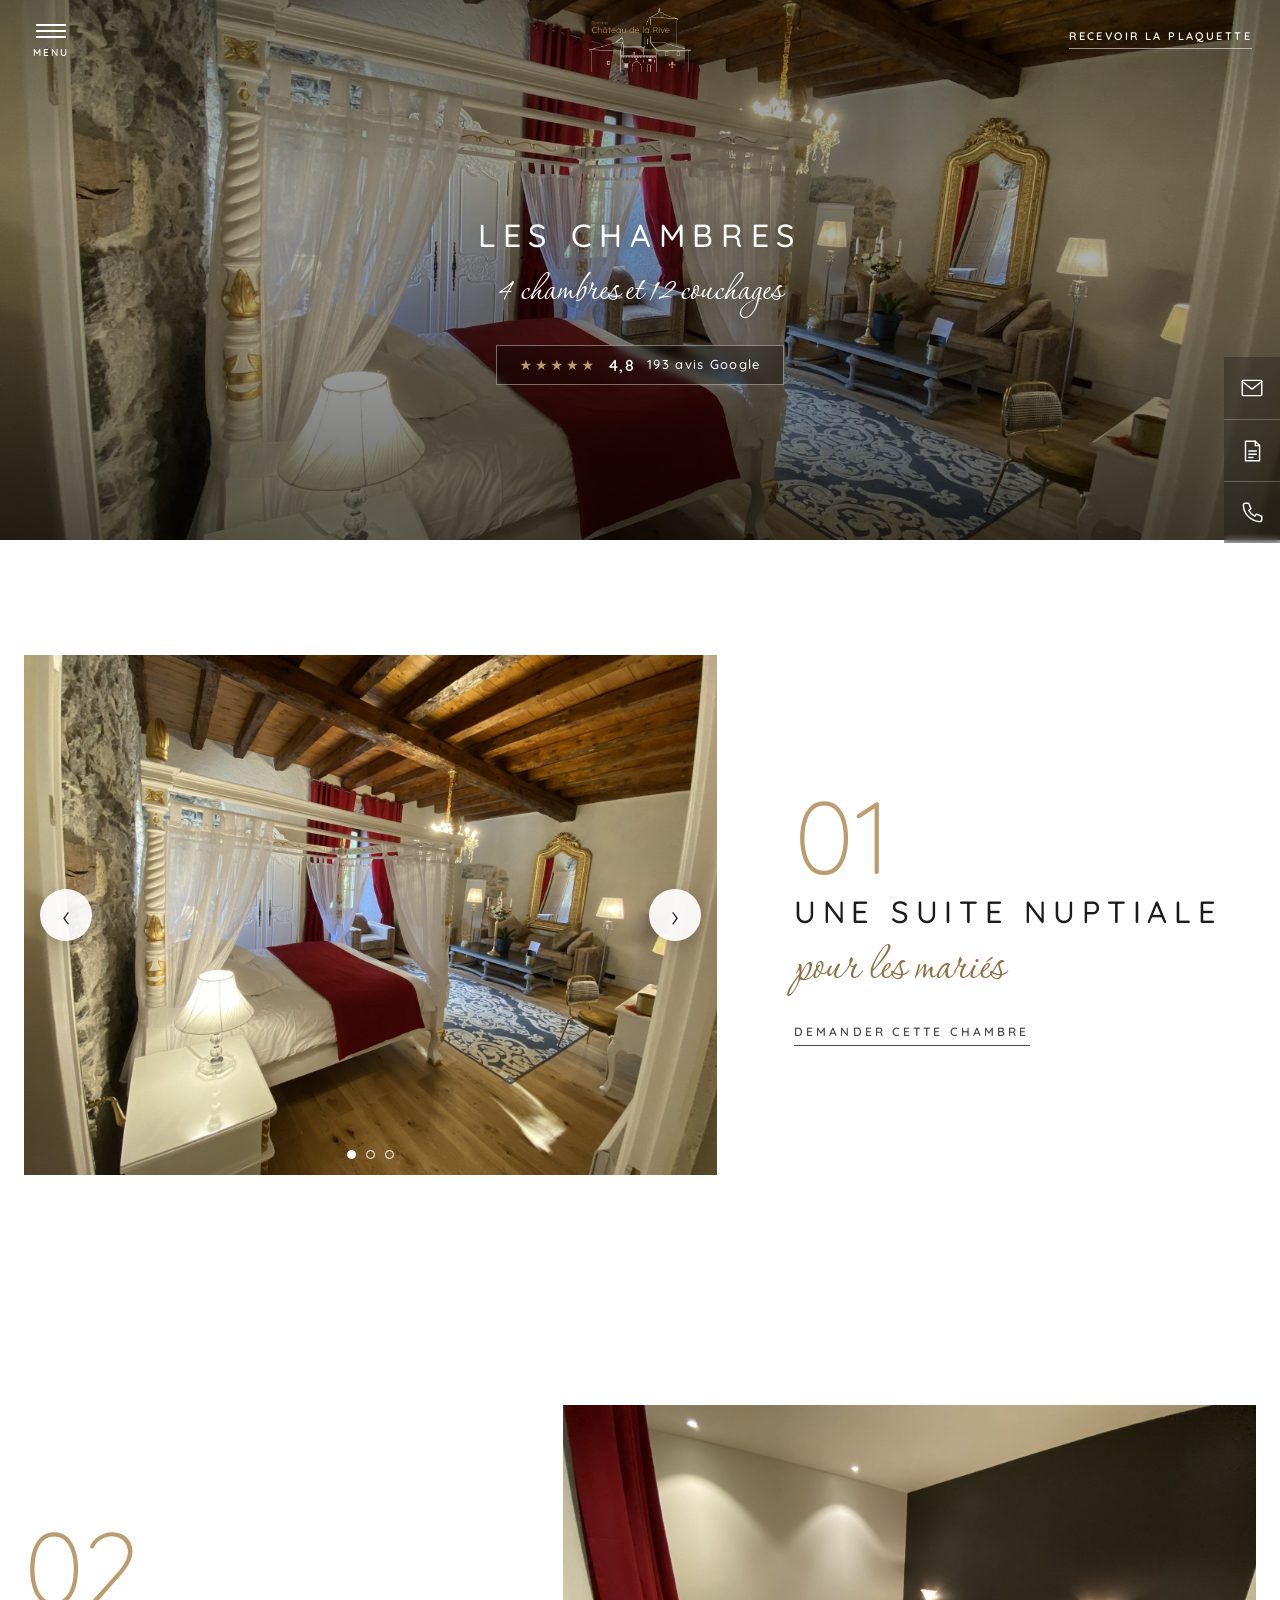
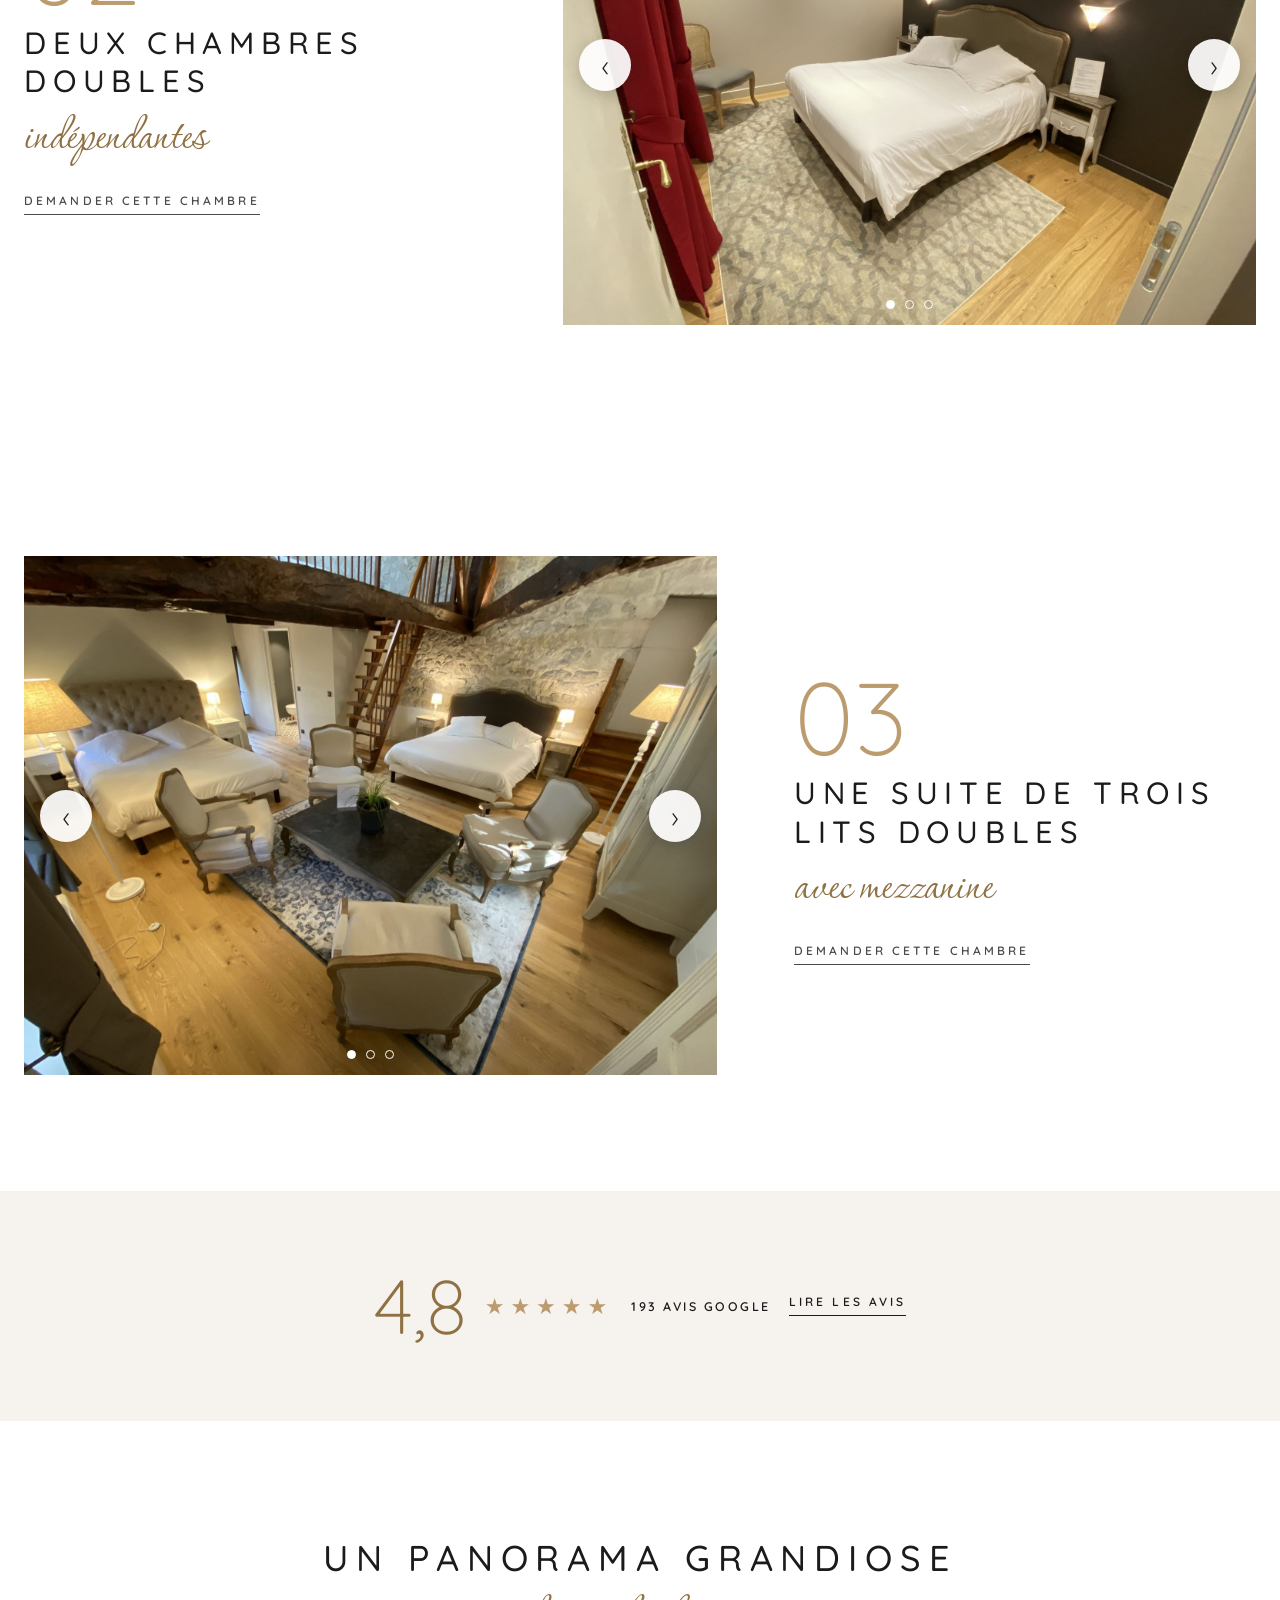
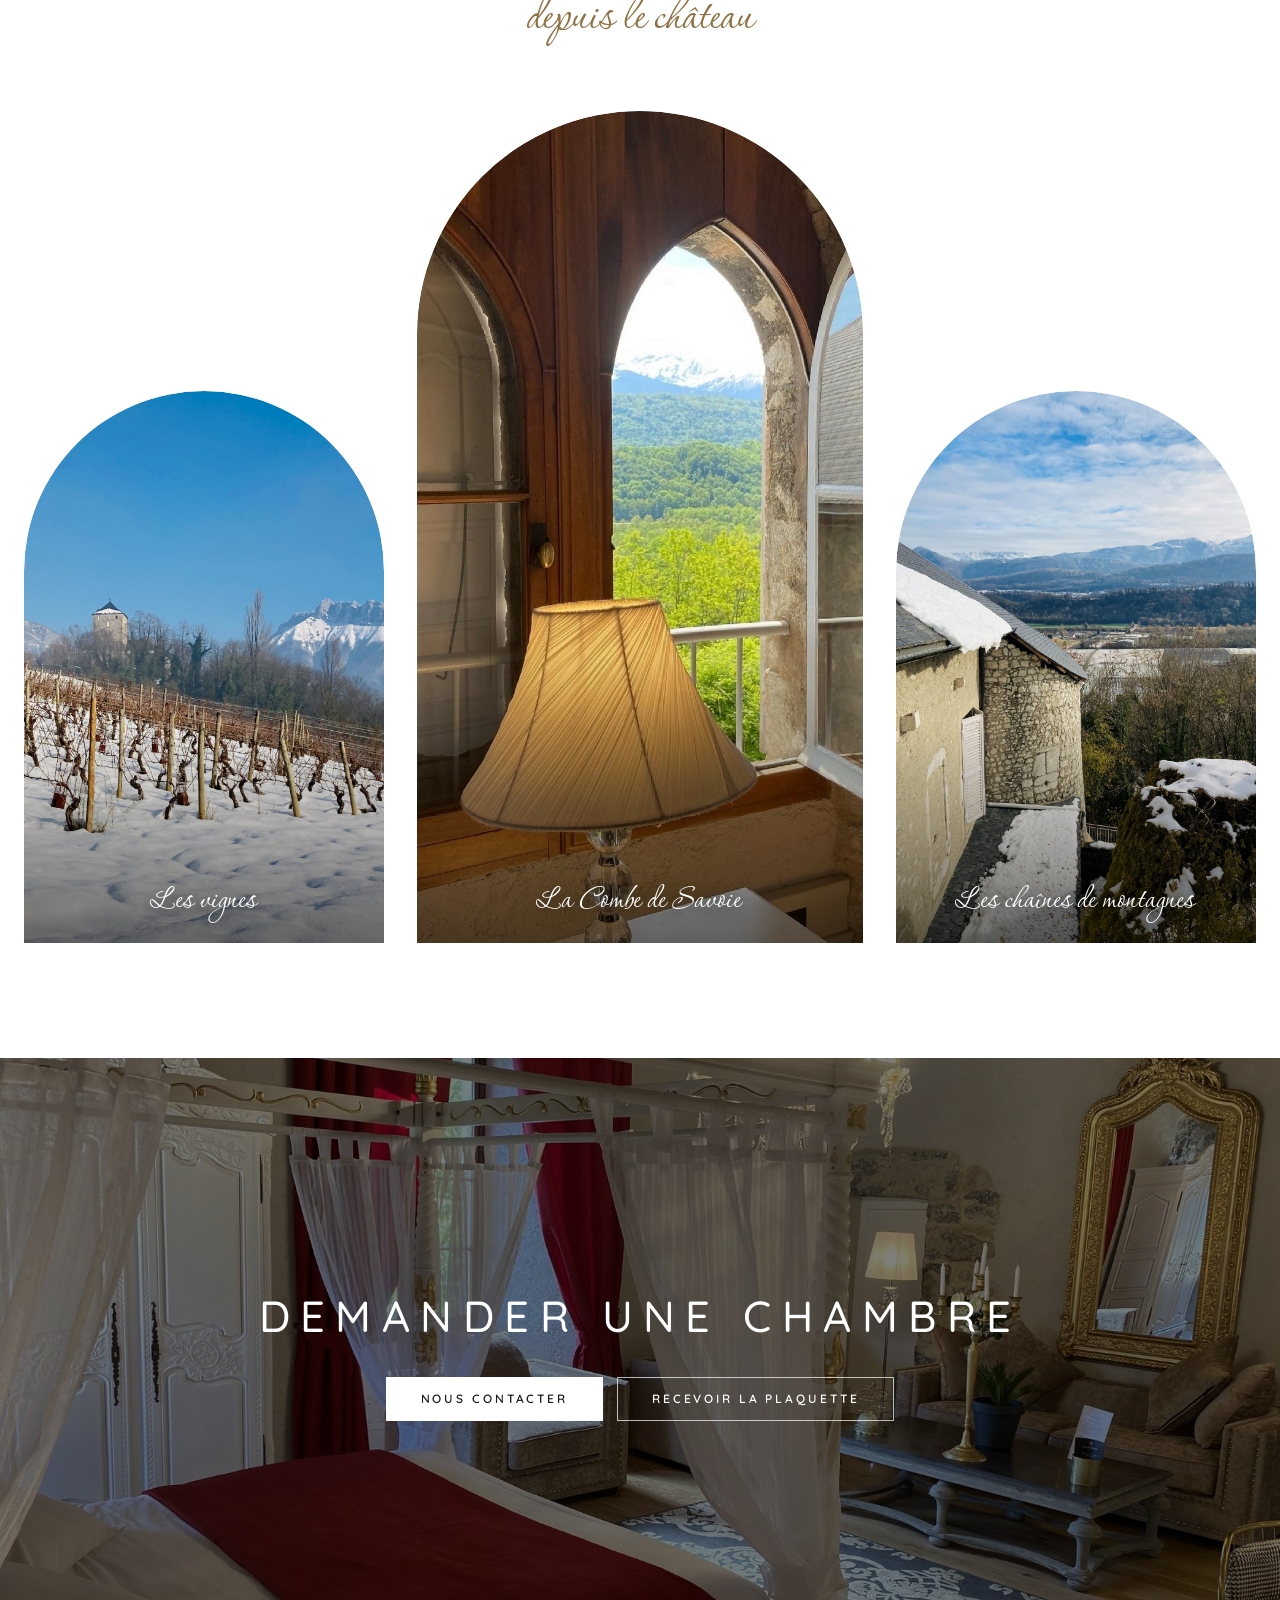
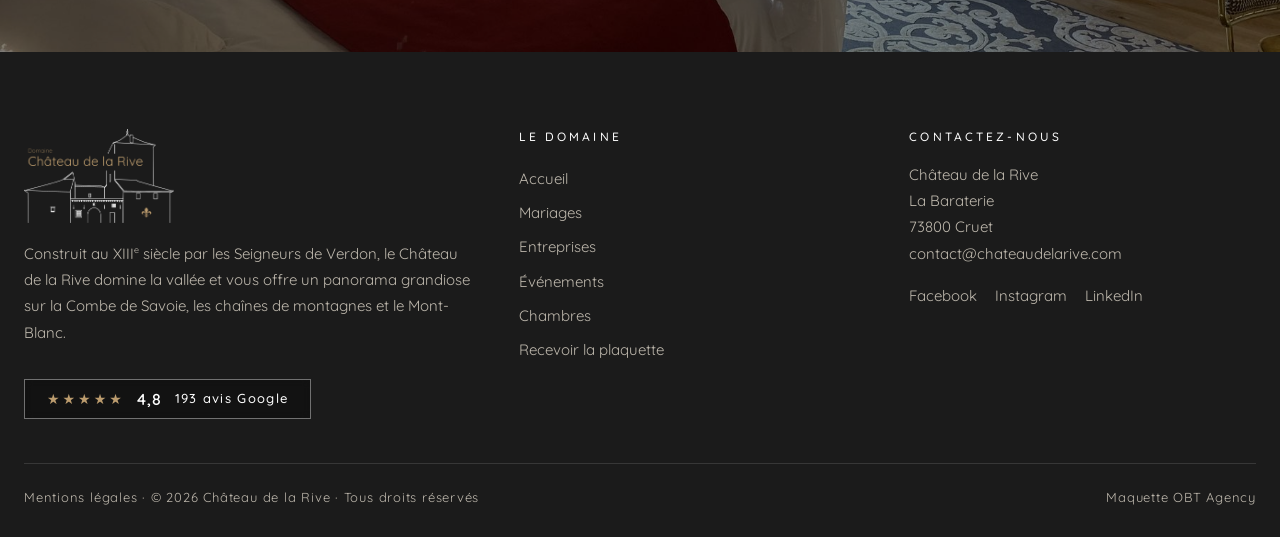
==== chambres.html @ cc760416 "Mise à jour de la maquette Co-Authored-By: Claude Sonnet 5.5 <noreply@anthropic.com>" ====
<!doctype html>
<html lang="fr">
<head>
<meta charset="utf-8">
<meta name="robots" content="noindex, nofollow">
<meta name="viewport" content="width=device-width, initial-scale=1">
<title>Les chambres | Château de la Rive à Cruet en Savoie</title>
<meta name="description" content="4 chambres et 12 couchages au Château de la Rive : une suite nuptiale, deux chambres doubles indépendantes et une suite de trois lits doubles avec mezzanine.">
<meta name="theme-color" content="#1b1b1b">
<link rel="icon" href="images/picto-chateau.png">
<link rel="preconnect" href="https://fonts.googleapis.com">
<link rel="preconnect" href="https://fonts.gstatic.com" crossorigin>
<link href="https://fonts.googleapis.com/css2?family=Corinthia:wght@400&family=Quicksand:wght@300;400;500;600;700&display=swap" rel="stylesheet">
<link rel="stylesheet" href="css/style.css?v=cc60cec5">
</head>
<body>
<a class="visuellement-cache" href="#contenu">Aller au contenu</a>
<header class="entete">
  <button class="burger" type="button" aria-expanded="false" aria-controls="menu-plein" aria-label="Ouvrir le menu"><span class="burger__traits"><i></i></span>Menu</button>
  <a class="entete__logo" href="index.html" aria-label="Château de la Rive, accueil"><img src="images/logo.png" alt="Château de la Rive" width="651" height="408"></a>
  <a class="entete__appel" href="plaquette.html">Recevoir la plaquette</a>
</header>
<nav class="menu-plein" id="menu-plein" aria-label="Menu principal" aria-hidden="true">
  <ul class="menu-plein__liste">
      <li><div class="menu-plein__ligne"><a href="index.html">Accueil</a></div></li>
      <li><div class="menu-plein__ligne"><a href="mariages.html">Mariages</a></div></li>
      <li><div class="menu-plein__ligne"><a href="entreprises.html">Entreprises</a></div></li>
      <li><div class="menu-plein__ligne"><a href="evenements.html">Événements</a></div></li>
      <li><div class="menu-plein__ligne"><a href="chambres.html">Chambres</a></div></li>
      <li><div class="menu-plein__ligne"><a href="contact.html">Contact</a><button class="menu-plein__bascule" type="button" aria-expanded="false" aria-label="Afficher le sous-menu Contact"><svg viewBox="0 0 14 14" aria-hidden="true"><path d="M2 4.5l5 5 5-5"/></svg></button></div><ul class="menu-plein__sous"><li><a href="contact.html">Nous contacter</a></li><li><a href="plaquette.html">Recevoir la plaquette</a></li></ul></li>
  </ul>
  <div class="menu-plein__pied">
    <p><a href="mailto:contact@chateaudelarive.com">contact@chateaudelarive.com</a><br>Pour demande de location uniquement : <a href="tel:+33188243990">01 88 24 39 90</a></p>
    <a class="note-heros note-heros--menu" href="https://www.google.com/maps?cid=9790964212091416445" target="_blank" rel="noopener" aria-label="Note de 4,8 sur 5, 193 avis Google : ouvrir la fiche Google"><span class="etoiles" aria-hidden="true">★★★★★</span><strong>4,8</strong><span>193 avis Google</span></a>
  </div>
</nav>
<aside class="colonne-icones" aria-label="Accès rapides">
  <a href="contact.html" aria-label="Contact"><svg viewBox="0 0 24 24" aria-hidden="true"><rect x="3" y="5" width="18" height="14" rx="1"/><path d="M3 6l9 7 9-7"/></svg><span>Contact</span></a>
  <a href="plaquette.html" aria-label="Recevoir la plaquette"><svg viewBox="0 0 24 24" aria-hidden="true"><path d="M6 3h9l4 4v14H6z"/><path d="M15 3v4h4M9 12h7M9 15h7M9 18h4"/></svg><span>La plaquette</span></a>
  <a href="tel:+33188243990" aria-label="Téléphone"><svg viewBox="0 0 24 24" aria-hidden="true"><path d="M6 3h3l2 5-2 1.5a11 11 0 0 0 5.5 5.5L16 13l5 2v3a2 2 0 0 1-2 2A16 16 0 0 1 4 5a2 2 0 0 1 2-2z"/></svg><span>01 88 24 39 90</span></a>
</aside>
<div id="contenu"></div>
<main>
<section class="heros heros--court heros--bas">
  <div class="heros__fond"><img src="images/chambre-nuptiale.jpg" alt="La suite nuptiale, lit à baldaquin et miroir doré" fetchpriority="high"></div>
  <div class="heros__contenu"><h1>Les chambres</h1><p class="heros__sous">4 chambres et 12 couchages</p><a class="note-heros" href="https://www.google.com/maps?cid=9790964212091416445" target="_blank" rel="noopener" aria-label="Note de 4,8 sur 5, 193 avis Google : ouvrir la fiche Google"><span class="etoiles" aria-hidden="true">★★★★★</span><strong>4,8</strong><span>193 avis Google</span></a></div>
</section>

<section class="section chambre-section" id="chambre-01">
  <div class="envelop chambre-section__grille">
    <div class="carrousel apparait" data-carrousel data-zoom>
      <div class="carrousel__piste"><figure class="carrousel__slide"><img src="images/chambre-nuptiale.jpg" alt="La suite nuptiale, lit à baldaquin et miroir doré" loading="lazy"></figure><figure class="carrousel__slide"><img src="images/chambre-baldaquin.jpg" alt="Lit à baldaquin aux rideaux rouges et blancs" loading="lazy"></figure><figure class="carrousel__slide"><img src="images/chambre-nuptiale-lit.jpg" alt="Le lit à baldaquin de la suite nuptiale et sa table de chevet" loading="lazy"></figure></div>
      <button class="carrousel__fleche carrousel__fleche--prec" type="button" aria-label="Photo précédente">‹</button>
      <button class="carrousel__fleche carrousel__fleche--suiv" type="button" aria-label="Photo suivante">›</button>
      <div class="carrousel__points"><button type="button" aria-label="Photo 1" aria-pressed="true"></button><button type="button" aria-label="Photo 2" aria-pressed="false"></button><button type="button" aria-label="Photo 3" aria-pressed="false"></button></div>
    </div>
    <div class="chambre-section__infos apparait apparait--2">
      <span class="chambre-section__num" aria-hidden="true">01</span>
      <h2>Une suite nuptiale</h2>
      <p class="script">pour les mariés</p>
      <a class="lien" href="contact.html">Demander cette chambre</a>
    </div>
  </div>
</section>
<section class="section chambre-section" id="chambre-02">
  <div class="envelop chambre-section__grille chambre-section__grille--inverse">
    <div class="carrousel apparait" data-carrousel data-zoom>
      <div class="carrousel__piste"><figure class="carrousel__slide"><img src="images/chambre-moderne.jpg" alt="Chambre double au mur sombre et aux rideaux rouges" loading="lazy"></figure><figure class="carrousel__slide"><img src="images/chambre-sobre.jpg" alt="Chambre double sobre aux poutres apparentes" loading="lazy"></figure><figure class="carrousel__slide"><img src="images/chambre-fauteuils.jpg" alt="Coin salon avec fauteuils et lampe" loading="lazy"></figure></div>
      <button class="carrousel__fleche carrousel__fleche--prec" type="button" aria-label="Photo précédente">‹</button>
      <button class="carrousel__fleche carrousel__fleche--suiv" type="button" aria-label="Photo suivante">›</button>
      <div class="carrousel__points"><button type="button" aria-label="Photo 1" aria-pressed="true"></button><button type="button" aria-label="Photo 2" aria-pressed="false"></button><button type="button" aria-label="Photo 3" aria-pressed="false"></button></div>
    </div>
    <div class="chambre-section__infos apparait apparait--2">
      <span class="chambre-section__num" aria-hidden="true">02</span>
      <h2>Deux chambres doubles</h2>
      <p class="script">indépendantes</p>
      <a class="lien" href="contact.html">Demander cette chambre</a>
    </div>
  </div>
</section>
<section class="section chambre-section" id="chambre-03">
  <div class="envelop chambre-section__grille">
    <div class="carrousel apparait" data-carrousel data-zoom>
      <div class="carrousel__piste"><figure class="carrousel__slide"><img src="images/chambre-mezzanine.jpg" alt="Suite avec mezzanine, lits blancs et poutres apparentes" loading="lazy"></figure><figure class="carrousel__slide"><img src="images/chambre-mansardee.jpg" alt="Chambre mansardée sous la charpente" loading="lazy"></figure><figure class="carrousel__slide"><img src="images/chambre-salon.jpg" alt="Salon d’une chambre, tons chauds" loading="lazy"></figure></div>
      <button class="carrousel__fleche carrousel__fleche--prec" type="button" aria-label="Photo précédente">‹</button>
      <button class="carrousel__fleche carrousel__fleche--suiv" type="button" aria-label="Photo suivante">›</button>
      <div class="carrousel__points"><button type="button" aria-label="Photo 1" aria-pressed="true"></button><button type="button" aria-label="Photo 2" aria-pressed="false"></button><button type="button" aria-label="Photo 3" aria-pressed="false"></button></div>
    </div>
    <div class="chambre-section__infos apparait apparait--2">
      <span class="chambre-section__num" aria-hidden="true">03</span>
      <h2>Une suite de trois lits doubles</h2>
      <p class="script">avec mezzanine</p>
      <a class="lien" href="contact.html">Demander cette chambre</a>
    </div>
  </div>
</section><section class="bande-note"><div class="envelop apparait"><a class="avis-resume" href="https://www.google.com/maps?cid=9790964212091416445" target="_blank" rel="noopener" aria-label="Lire les 193 avis Google"><strong>4,8</strong><span class="etoiles" aria-hidden="true">★★★★★</span><span class="avis-resume__txt">193 avis Google</span><span class="lien">Lire les avis</span></a></div></section>
<section class="section vues">
  <div class="envelop">
    <div class="tete apparait"><h2>Un panorama grandiose</h2><p class="script">depuis le château</p></div>
    <div class="vues__arches">
      <figure class="arche arche--cote apparait"><img src="images/vignes-neige.jpg" alt="Les vignes enneigées face à la montagne" loading="lazy"><figcaption>Les vignes</figcaption></figure>
      <figure class="arche arche--centre apparait apparait--2"><img src="images/fenetre-ogive.jpg" alt="Fenêtre à ogives ouverte sur la vallée" loading="lazy"><figcaption>La Combe de Savoie</figcaption></figure>
      <figure class="arche arche--cote apparait apparait--3"><img src="images/hiver-pan.jpg" alt="Un pan du château au-dessus de la vallée et des montagnes, l’hiver" loading="lazy"><figcaption>Les chaînes de montagnes</figcaption></figure>
    </div>
  </div>
</section><section class="cta-photo">
  <img src="images/chambre-baldaquin.jpg" alt="Lit à baldaquin aux rideaux rouges et blancs" loading="lazy">
  <div class="etroit apparait">
    <h2>Demander une chambre</h2>
    <div class="rangee-boutons">
      <a class="bouton bouton--blanc" href="contact.html">Nous contacter</a>
      <a class="bouton bouton--clair" href="plaquette.html">Recevoir la plaquette</a>
    </div>
  </div>
</section>
</main>
<footer class="pied">
  <div class="envelop">
    <div class="pied__grille">
      <div>
        <img src="images/logo.png" alt="Château de la Rive" width="651" height="408" loading="lazy">
        <p>Construit au XIII<sup>e</sup> siècle par les Seigneurs de Verdon, le Château de la Rive domine la vallée et vous offre un panorama grandiose sur la Combe de Savoie, les chaînes de montagnes et le Mont-Blanc.</p>
        <a class="note-heros" href="https://www.google.com/maps?cid=9790964212091416445" target="_blank" rel="noopener" aria-label="Note de 4,8 sur 5, 193 avis Google : ouvrir la fiche Google"><span class="etoiles" aria-hidden="true">★★★★★</span><strong>4,8</strong><span>193 avis Google</span></a>
      </div>
      <div>
        <h3>Le domaine</h3>
        <ul>
          <li><a href="index.html">Accueil</a></li>
          <li><a href="mariages.html">Mariages</a></li>
          <li><a href="entreprises.html">Entreprises</a></li>
          <li><a href="evenements.html">Événements</a></li>
          <li><a href="chambres.html">Chambres</a></li>
          <li><a href="plaquette.html">Recevoir la plaquette</a></li>
        </ul>
      </div>
      <div>
        <h3>Contactez-nous</h3>
        <p>Château de la Rive<br>La Baraterie<br>73800 Cruet<br><a href="mailto:contact@chateaudelarive.com">contact@chateaudelarive.com</a></p>
        <div class="pied__reseaux">
          <a href="https://www.facebook.com/chateaudelarive" target="_blank" rel="noopener">Facebook</a>
          <a href="https://www.instagram.com/chateaudelarive/" target="_blank" rel="noopener">Instagram</a>
          <a href="https://www.linkedin.com/company/domaine-du-ch%C3%A2teau-de-la-rive/" target="_blank" rel="noopener">LinkedIn</a>
        </div>
      </div>
    </div>
    <div class="pied__bas">
      <span><a href="mentions-legales.html">Mentions légales</a> · © 2026 Château de la Rive · Tous droits réservés</span>
      <span>Maquette OBT Agency</span>
    </div>
  </div>
</footer>
<dialog class="visionneuse" aria-label="Photo en grand"><button class="v-fermer" type="button" aria-label="Fermer">×</button><button class="v-prec" type="button" aria-label="Photo précédente">‹</button><img src="" alt=""><button class="v-suiv" type="button" aria-label="Photo suivante">›</button></dialog>
<script src="js/main.js?v=cc60cec5"></script>
</body>
</html>
---- css/style.css ----
/* Château de la Rive : feuille de style unique
   Esprit : sobre et luxueux, façon Ferme de Gy. Fond blanc, textes gris foncé, or du logo en seul accent.
   Typographies de l'ancien site : Quicksand (textes et titres en capitales) et Corinthia (script).
   Règle unique : le titre est en capitales, le sous-titre en script se place toujours en dessous.
   1. Réglages  2. Base  3. En-tête et menu  4. Colonne d'icônes  5. Héros  6. Portes  7. Histoire et chiffres
   8. Bandes et défilé  9. Tuiles  10. Mosaïque et citations  11. Pages intérieures  12. Formulaires
   13. Pied de page  14. Animations  15. Adaptation */

/* 1. Réglages ------------------------------------------------------------ */
:root {
  --noir: #1b1b1b;
  --gris: #4a4a4a;
  --gris-clair: #8a8a8a;
  --or: #BC9C6E;
  --or-texte: #8F7143;
  --sable: #F6F3EE;
  --filet: #E4DFD6;
  --blanc: #fff;
  --f-texte: "Quicksand", system-ui, sans-serif;
  --f-script: "Corinthia", "Snell Roundhand", cursive;
  --large: min(1280px, 100% - 48px);
  --etroit: min(820px, 100% - 48px);
  --entete: 80px;
  --logo: 64px;
}

/* 2. Base ---------------------------------------------------------------- */
*, *::before, *::after { box-sizing: border-box; }
html { scroll-behavior: smooth; scroll-padding-top: 90px; }
body { margin: 0; background: var(--blanc); color: var(--gris); font: 400 17px/1.75 var(--f-texte); -webkit-font-smoothing: antialiased; overflow-x: hidden; }
img, video { display: block; max-width: 100%; height: auto; }
a { color: inherit; }
h1, h2, h3, h4 { font-family: var(--f-texte); font-weight: 500; color: var(--noir); margin: 0; line-height: 1.25; }
h2 { font-size: clamp(24px, 2.8vw, 38px); letter-spacing: .22em; text-transform: uppercase; }
h3 { font-size: clamp(16px, 1.5vw, 20px); letter-spacing: .16em; text-transform: uppercase; }
p { margin: 0 0 1em; }
sup { font-size: .6em; line-height: 0; vertical-align: super; }
.envelop { width: var(--large); margin-inline: auto; }
.etroit { width: var(--etroit); margin-inline: auto; }
.visuellement-cache { position: absolute; left: -9999px; }
.visuellement-cache:focus { left: 12px; top: 12px; z-index: 100; background: #fff; color: #000; padding: 10px 14px; }
:focus-visible { outline: 2px solid var(--or); outline-offset: 3px; }

/* Titre en capitales, sous-titre en script en dessous : la seule hiérarchie du site */
.script { display: block; font-family: var(--f-script); font-weight: 400; letter-spacing: 0; text-transform: none; color: var(--or-texte); font-size: clamp(40px, 4.4vw, 60px); line-height: 1; margin: 10px 0 0; }
.tete { text-align: center; margin-bottom: clamp(34px, 5vw, 64px); }
.tete .phrase { max-width: 720px; margin: 24px auto 0; font-size: 18px; }
.section--nuit .script, .claire .script { color: var(--or); }
.section { padding: clamp(70px, 9vw, 130px) 0; position: relative; }
.section--sable { background: var(--sable); }
.section--nuit { background: var(--noir); color: #d9d4cb; }
.section--nuit h2, .section--nuit h3 { color: #fff; }

.bouton { display: inline-block; padding: 15px 34px; border: 1px solid var(--or); background: transparent; color: var(--noir); font: 600 12px/1 var(--f-texte); letter-spacing: .24em; text-transform: uppercase; text-decoration: none; cursor: pointer; transition: background .35s, color .35s, border-color .35s; }
.bouton:hover { background: var(--or); color: #fff; }
.bouton--plein { background: var(--or); color: #fff; }
.bouton--plein:hover { background: var(--noir); border-color: var(--noir); }
.bouton--clair { color: #fff; border-color: rgba(255,255,255,.7); }
.bouton--clair:hover { background: #fff; color: var(--noir); border-color: #fff; }
.bouton--blanc { background: #fff; color: var(--noir); border-color: #fff; }
.bouton--blanc:hover { background: transparent; color: #fff; }
.lien { display: inline-block; position: relative; padding-bottom: 8px; color: inherit; text-decoration: none; font: 600 12px/1 var(--f-texte); letter-spacing: .26em; text-transform: uppercase; }
.lien::after { content: ""; position: absolute; left: 0; bottom: 0; width: 100%; height: 1px; background: currentColor; transform-origin: left; transition: transform .45s; }
.lien:hover::after { transform: scaleX(.35); }
.rangee-boutons { display: flex; flex-wrap: wrap; gap: 14px; justify-content: center; margin-top: 34px; }

/* 3. En-tête et menu : le logo garde la même petite taille en permanence --- */
.entete { position: fixed; inset: 0 0 auto 0; z-index: 60; height: var(--entete); color: #fff; transition: background .4s, box-shadow .4s; }
.entete.est-defile { background: rgba(27,27,27,.96); }
.menu-ouvert .entete { background: #0c0c0c; }
.entete.est-defile { box-shadow: 0 6px 24px rgba(0,0,0,.18); }
.entete__logo { position: absolute; left: 50%; top: 50%; transform: translate(-50%, -50%); display: block; }
.entete__logo img { height: var(--logo); width: auto; filter: drop-shadow(0 2px 12px rgba(0,0,0,.35)); }
.burger { position: absolute; left: 24px; top: 50%; transform: translateY(-50%); width: 54px; padding: 0; background: none; border: 0; color: #fff; cursor: pointer; display: flex; flex-direction: column; align-items: center; font: 600 10px/1 var(--f-texte); letter-spacing: .2em; text-transform: uppercase; }
.burger__traits { position: relative; width: 30px; height: 18px; display: block; margin-bottom: 8px; }
.burger__traits::before, .burger__traits::after, .burger__traits i { content: ""; position: absolute; left: 0; width: 100%; height: 1.5px; background: #fff; transition: transform .4s, opacity .3s, top .4s; }
.burger__traits::before { top: 2px; } .burger__traits i { top: 8px; } .burger__traits::after { top: 14px; }
.menu-ouvert .burger__traits::before { top: 8px; transform: rotate(45deg); }
.menu-ouvert .burger__traits::after { top: 8px; transform: rotate(-45deg); }
.menu-ouvert .burger__traits i { opacity: 0; }
.entete__appel { position: absolute; right: 28px; top: 50%; transform: translateY(-50%); color: #fff; text-decoration: none; font: 600 11px/1 var(--f-texte); letter-spacing: .22em; text-transform: uppercase; padding-bottom: 6px; border-bottom: 1px solid rgba(255,255,255,.55); transition: border-color .3s; }
.entete__appel:hover { border-color: var(--or); }

.menu-plein { position: fixed; inset: 0; z-index: 55; background: #0c0c0c; color: #fff; overflow-y: auto; padding: 120px 0 60px; visibility: hidden; opacity: 0; clip-path: inset(0 100% 0 0); transition: clip-path .65s cubic-bezier(.7,0,.2,1), opacity .4s, visibility 0s .65s; }
.menu-ouvert .menu-plein { visibility: visible; opacity: 1; clip-path: inset(0 0 0 0); transition: clip-path .65s cubic-bezier(.7,0,.2,1), opacity .3s, visibility 0s; }
.menu-ouvert { overflow: hidden; }
.menu-plein__liste { list-style: none; margin: 0 auto 0 max(28px, 14vw); padding: 0; max-width: 640px; }
.menu-plein__liste > li { padding: 4px 0; opacity: 0; transform: translateX(-24px); transition: opacity .5s, transform .5s; }
.menu-ouvert .menu-plein__liste > li { opacity: 1; transform: none; }
.menu-ouvert .menu-plein__liste > li:nth-child(1) { transition-delay: .25s; }
.menu-ouvert .menu-plein__liste > li:nth-child(2) { transition-delay: .3s; }
.menu-ouvert .menu-plein__liste > li:nth-child(3) { transition-delay: .35s; }
.menu-ouvert .menu-plein__liste > li:nth-child(4) { transition-delay: .4s; }
.menu-ouvert .menu-plein__liste > li:nth-child(5) { transition-delay: .45s; }
.menu-ouvert .menu-plein__liste > li:nth-child(6) { transition-delay: .5s; }
.menu-plein__ligne { display: flex; align-items: center; gap: 14px; }
.menu-plein__ligne > a { color: #fff; text-decoration: none; font: 300 clamp(26px, 3.1vw, 40px)/1.35 var(--f-texte); letter-spacing: .05em; transition: color .3s; }
.menu-plein__ligne > a:hover, .menu-plein li.est-ouvert > .menu-plein__ligne > a { color: var(--or); }
.menu-plein__bascule { width: 30px; height: 30px; background: none; border: 0; color: #fff; cursor: pointer; padding: 0; display: grid; place-items: center; }
.menu-plein__bascule svg { width: 14px; height: 14px; stroke: currentColor; fill: none; stroke-width: 2; transition: transform .35s; }
.est-ouvert > .menu-plein__ligne .menu-plein__bascule svg { transform: rotate(180deg); }
.menu-plein__sous { list-style: none; margin: 0; padding: 0 0 0 4px; max-height: 0; overflow: hidden; transition: max-height .45s ease; }
.menu-plein__sous a { display: block; padding: 7px 0; color: #cfc8bb; text-decoration: none; font: 600 12px/1.4 var(--f-texte); letter-spacing: .2em; text-transform: uppercase; transition: color .3s; }
.menu-plein__sous a:hover { color: var(--or); }
.est-ouvert > .menu-plein__sous { max-height: 320px; padding: 8px 0 14px; }
.menu-plein__pied { margin: 38px auto 0 max(28px, 14vw); max-width: 640px; font-size: 14px; color: #9d978c; letter-spacing: .06em; }
.menu-plein__pied a { color: #cfc8bb; text-decoration: none; white-space: nowrap; }

/* 4. Colonne d'icônes ---------------------------------------------------- */
.colonne-icones { position: fixed; right: 0; top: 50%; transform: translateY(-50%); z-index: 40; display: flex; flex-direction: column; width: 56px; background: rgba(27,27,27,.35); backdrop-filter: blur(3px); }
.colonne-icones a { height: 62px; display: grid; place-items: center; color: #fff; position: relative; transition: background .3s; }
.colonne-icones a + a { border-top: 1px solid rgba(255,255,255,.25); }
.colonne-icones a:hover { background: var(--or); }
.colonne-icones svg { width: 26px; height: 26px; stroke: currentColor; fill: none; stroke-width: 1.3; stroke-linecap: round; stroke-linejoin: round; }
.colonne-icones span { position: absolute; right: 60px; background: var(--noir); color: #fff; padding: 7px 12px; font: 600 11px/1 var(--f-texte); letter-spacing: .16em; text-transform: uppercase; white-space: nowrap; opacity: 0; pointer-events: none; transform: translateX(8px); transition: opacity .3s, transform .3s; }
.colonne-icones a:hover span { opacity: 1; transform: none; }
.menu-ouvert .colonne-icones { display: none; }

/* 5. Héros --------------------------------------------------------------- */
.heros { position: relative; min-height: 100svh; display: flex; align-items: center; justify-content: center; text-align: center; color: #fff; overflow: hidden; isolation: isolate; background: var(--noir); }
.heros__fond { position: absolute; inset: 0; z-index: -2; }
.heros__fond video, .heros__fond img { width: 100%; height: 100%; object-fit: cover; }
.heros::after { content: ""; position: absolute; inset: 0; z-index: -1; background: linear-gradient(180deg, rgba(0,0,0,.5) 0%, rgba(0,0,0,.28) 32%, rgba(0,0,0,.36) 62%, rgba(0,0,0,.62) 100%); }
.heros__contenu { width: min(1240px, 100% - 48px); padding: 140px 0 130px; }

.heros h1 { color: #fff; font-weight: 500; font-size: clamp(20px, 2.5vw, 38px); letter-spacing: .24em; text-transform: uppercase; line-height: 1.3; margin: 0 0 14px; text-shadow: 0 2px 24px rgba(0,0,0,.4); }
.heros__sous { font-family: var(--f-script); font-size: clamp(30px, 3.4vw, 50px); line-height: 1; color: #fff; margin: 0; text-shadow: 0 2px 24px rgba(0,0,0,.45); display: flex; flex-wrap: wrap; justify-content: center; align-items: center; gap: 4px clamp(14px, 2vw, 28px); }
.heros__sous .trait { display: inline-block; width: clamp(24px, 3.4vw, 54px); height: 1.5px; background: var(--or); }
.heros__defile { position: absolute; left: 50%; bottom: 78px; width: 1px; height: 64px; background: rgba(255,255,255,.35); z-index: 1; overflow: hidden; }
.heros__defile::after { content: ""; position: absolute; left: 0; top: 0; width: 1px; height: 22px; background: #fff; animation: defile-trait 2.2s ease-in-out infinite; }
.heros--court { min-height: 64svh; }
.heros--court .heros__contenu { padding: 140px 0 80px; }
.heros--court .heros__sous { font-size: clamp(30px, 3.4vw, 50px); }
.heros--court.heros--bas { align-items: center; min-height: 60svh; }
.heros--bas .heros__contenu { padding: 130px 0 70px; }
.heros--sombre { min-height: 36svh; }
.heros--sombre::after { background: rgba(0,0,0,.2); }

/* 6. Portes : trois portes plein écran, la survolée s'élargit (effet des Chabriers) */
.portes { position: relative; z-index: 3; display: flex; height: min(88vh, 780px); }
.porte { position: relative; flex: 1; min-width: 0; overflow: hidden; color: #fff; text-decoration: none; isolation: isolate; border-left: 1px solid rgba(255,255,255,.28); transition: flex .75s cubic-bezier(.2,.8,.2,1), opacity 1s ease, transform 1.1s cubic-bezier(.2,.8,.2,1); opacity: 0; transform: translateY(80px); }
.porte:first-child { border-left: 0; }
.porte.est-visible { opacity: 1; transform: none; }
.porte:nth-child(2) { transition-delay: 0s, .12s, .12s; }
.porte:nth-child(3) { transition-delay: 0s, .24s, .24s; }
.porte img { position: absolute; inset: 0; width: 100%; height: 100%; object-fit: cover; z-index: -2; transition: transform 1.4s cubic-bezier(.2,.8,.2,1); }
.porte::after { content: ""; position: absolute; inset: 0; z-index: -1; background: linear-gradient(180deg, rgba(0,0,0,.18), rgba(0,0,0,.78)); transition: background .5s; }
.porte__num { position: absolute; top: 30px; left: 30px; font: 300 14px/1 var(--f-texte); letter-spacing: .3em; color: var(--or); }
.porte__bas { position: absolute; left: 32px; right: 32px; bottom: 36px; }
.porte h2 { color: #fff; font-size: clamp(24px, 2.6vw, 38px); margin: 0 0 6px; white-space: nowrap; }
.porte .script { color: #fff; font-size: clamp(34px, 3.2vw, 48px); margin: 0 0 14px; text-shadow: 0 2px 16px rgba(0,0,0,.6); }
.porte p, .porte .lien { max-height: 0; opacity: 0; overflow: hidden; margin: 0; transition: max-height .6s, opacity .45s, margin .45s; }
.portes:hover .porte { flex: .8; }
.portes .porte:hover, .portes .porte:focus-visible { flex: 2.3; }
.porte:hover img, .porte:focus-visible img { transform: scale(1.06); }
.porte:hover p, .porte:focus-visible p { max-height: 160px; opacity: 1; margin-bottom: 18px; }
.porte:hover .lien, .porte:focus-visible .lien { max-height: 40px; opacity: 1; }
.porte:focus-visible { outline-offset: -6px; }

/* 7. Histoire et chiffres ------------------------------------------------ */
.histoire { display: grid; grid-template-columns: 1fr 1fr; gap: clamp(36px, 6vw, 96px); align-items: center; }
.superposees { position: relative; aspect-ratio: 5 / 6; }
.superposees__grande { position: absolute; inset: 0 0 12% 16%; overflow: hidden; }
.superposees__petite { position: absolute; left: 0; bottom: 0; width: 46%; aspect-ratio: 3 / 4; border: 8px solid #fff; overflow: hidden; box-shadow: 0 14px 40px rgba(0,0,0,.14); }
.superposees img { width: 100%; height: 100%; object-fit: cover; }
.superposees__cachet { position: absolute; right: -14px; top: 8%; width: 124px; height: 124px; border-radius: 50%; background: var(--or); color: #fff; display: grid; place-items: center; text-align: center; font: 600 12px/1.4 var(--f-texte); letter-spacing: .16em; text-transform: uppercase; padding: 14px; box-shadow: 0 10px 30px rgba(0,0,0,.16); }
.superposees__cachet b { display: block; font: 300 28px/1 var(--f-texte); letter-spacing: .02em; margin-bottom: 4px; text-transform: none; }
.histoire__texte .phrase { margin: 22px 0 6px; }
.frise { list-style: none; margin: 30px 0 0; padding: 0; position: relative; }
.frise::before { content: ""; position: absolute; left: 9px; top: 8px; bottom: 8px; width: 1px; background: var(--filet); }
.frise__trait { position: absolute; left: 8.5px; top: 8px; width: 2px; height: 0; max-height: calc(100% - 16px); background: var(--or); transition: height .15s linear; }
.frise li { position: relative; padding: 0 0 22px 44px; opacity: .45; transition: opacity .5s; }
.frise li::before { content: ""; position: absolute; left: 3px; top: 7px; width: 14px; height: 14px; border-radius: 50%; background: #fff; border: 2px solid var(--filet); z-index: 1; transition: background .4s, border-color .4s, transform .4s; }
.frise li.est-allume { opacity: 1; }
.frise li.est-allume::before { background: var(--or); border-color: var(--or); transform: scale(1.2); }
.frise b { display: block; font: 600 13px/1.4 var(--f-texte); letter-spacing: .2em; text-transform: uppercase; color: var(--noir); }
.frise span { font-size: 15.5px; }


/* 8. Bandes et défilé ---------------------------------------------------- */
.panorama { position: relative; display: grid; place-items: center; text-align: center; min-height: clamp(380px, 62vh, 620px); color: #fff; isolation: isolate; background-size: cover; background-position: center; background-attachment: fixed; }
.panorama::after { content: ""; position: absolute; inset: 0; z-index: -1; background: rgba(0,0,0,.42); }
.panorama > div { width: min(1240px, 100% - 48px); }
.panorama h2 { color: #fff; font-size: clamp(22px, 2.8vw, 40px); letter-spacing: .24em; }
.panorama .script { color: #fff; font-size: clamp(44px, 5vw, 72px); }

.defile { overflow: hidden; mask-image: linear-gradient(90deg, transparent, #000 6%, #000 94%, transparent); }
.defile__piste { display: flex; gap: 14px; width: max-content; animation: defile 80s linear infinite; }
.defile:hover .defile__piste { animation-play-state: paused; }
.defile figure { margin: 0; width: clamp(260px, 26vw, 420px); aspect-ratio: 4 / 3; overflow: hidden; flex: none; }
.defile img { width: 100%; height: 100%; object-fit: cover; transition: transform 1.2s cubic-bezier(.2,.8,.2,1); }
.defile figure:hover img { transform: scale(1.06); }

/* 9. Tuiles -------------------------------------------------------------- */
.tuiles { display: grid; grid-template-columns: repeat(3, 1fr); gap: 14px; }
.tuile { position: relative; display: block; overflow: hidden; aspect-ratio: 4 / 5; color: #fff; text-decoration: none; isolation: isolate; }
.tuile img { position: absolute; inset: 0; width: 100%; height: 100%; object-fit: cover; z-index: -2; transition: transform 1.2s cubic-bezier(.2,.8,.2,1); }
.tuile::after { content: ""; position: absolute; inset: 0; z-index: -1; background: linear-gradient(transparent 45%, rgba(0,0,0,.8)); }
.tuile:hover img { transform: scale(1.06); }
.tuile__texte { position: absolute; left: 28px; right: 28px; bottom: 26px; }
.tuile h3 { color: #fff; font-size: 19px; margin: 0; }
.tuile .script { color: #fff; font-size: 42px; margin-top: 6px; text-shadow: 0 2px 16px rgba(0,0,0,.6); }
.tuile__plus { position: absolute; top: 18px; right: 18px; width: 46px; height: 46px; border-radius: 50%; background: rgba(255,255,255,.92); color: var(--noir); display: grid; place-items: center; font: 300 26px/1 var(--f-texte); transition: transform .4s, background .3s; }
.tuile:hover .tuile__plus { transform: rotate(90deg); background: var(--or); color: #fff; }

.pave-icones { list-style: none; margin: 0; padding: 0; display: grid; grid-template-columns: repeat(4, 1fr); gap: 14px; }
.pave-icones li { padding: 38px 20px; text-align: center; border: 1px solid rgba(255,255,255,.18); display: flex; flex-direction: column; align-items: center; gap: 18px; transition: background .4s, border-color .4s; }
.pave-icones li:hover { background: rgba(188,156,110,.14); border-color: var(--or); }
.pave-icones svg { width: 46px; height: 46px; stroke: var(--or); fill: none; stroke-width: 1.1; stroke-linecap: round; stroke-linejoin: round; }
.pave-icones strong { font: 600 12.5px/1.5 var(--f-texte); letter-spacing: .18em; text-transform: uppercase; color: #fff; }
.section--sable .pave-icones li, .section:not(.section--nuit) .pave-icones li { border-color: var(--filet); }
.section:not(.section--nuit) .pave-icones strong { color: var(--noir); }
.section:not(.section--nuit) .pave-icones li:hover { background: var(--sable); }
.pave-icones--6 { grid-template-columns: repeat(3, 1fr); }

.claire 
/* 10. Mosaïque et citations ---------------------------------------------- */

.citations { position: relative; max-width: 900px; margin: 0 auto; text-align: center; min-height: 300px; }
.citations blockquote { position: absolute; inset: 0; margin: 0; opacity: 0; visibility: hidden; transition: opacity .9s, visibility 0s .9s; display: flex; flex-direction: column; align-items: center; justify-content: center; }
.citations blockquote.est-actif { opacity: 1; visibility: visible; transition: opacity .9s; position: relative; }
.citations p { font-size: 18px; line-height: 1.85; margin-bottom: 18px; }
.citations cite { font: 600 12px/1.4 var(--f-texte); letter-spacing: .24em; text-transform: uppercase; font-style: normal; color: var(--noir); }
.etoiles { color: var(--or); letter-spacing: 6px; font-size: 16px; display: block; margin-bottom: 18px; }
.citations__points { display: flex; justify-content: center; gap: 12px; margin-top: 30px; }
.citations__points button { width: 10px; height: 10px; border-radius: 50%; border: 1px solid var(--or); background: transparent; padding: 0; cursor: pointer; transition: background .3s; }
.citations__points button[aria-pressed="true"] { background: var(--or); }

.cta-photo { position: relative; display: grid; place-items: center; text-align: center; min-height: clamp(420px, 66vh, 640px); color: #fff; isolation: isolate; overflow: hidden; }
.cta-photo > img { position: absolute; inset: 0; width: 100%; height: 100%; object-fit: cover; z-index: -2; }
.cta-photo::after { content: ""; position: absolute; inset: 0; z-index: -1; background: rgba(0,0,0,.5); }
.cta-photo h2 { color: #fff; font-size: clamp(26px, 3.4vw, 46px); letter-spacing: .24em; }
.cta-photo .script { color: #fff; font-size: clamp(42px, 5vw, 68px); }

/* 11. Pages intérieures -------------------------------------------------- */
.enonce { text-align: center; font-size: clamp(19px, 1.9vw, 24px); line-height: 1.7; color: var(--noir); font-weight: 400; max-width: 900px; margin: 0 auto; }
.etapes { display: grid; grid-template-columns: repeat(4, 1fr); gap: 14px; counter-reset: etape; }
.etape { position: relative; overflow: hidden; aspect-ratio: 3 / 4; color: #fff; isolation: isolate; }
.etape img { position: absolute; inset: 0; width: 100%; height: 100%; object-fit: cover; z-index: -2; transition: transform 1.2s cubic-bezier(.2,.8,.2,1); }
.etape::after { content: ""; position: absolute; inset: 0; z-index: -1; background: linear-gradient(transparent 38%, rgba(0,0,0,.82)); }
.etape:hover img { transform: scale(1.06); }
.etape::before { counter-increment: etape; content: "0" counter(etape); position: absolute; top: 22px; left: 24px; font: 300 15px/1 var(--f-texte); letter-spacing: .3em; color: var(--or); }
.etape div { position: absolute; left: 24px; right: 24px; bottom: 24px; }
.etape h3 { color: #fff; font-size: 16px; margin-bottom: 8px; }
.etape p { font-size: 14.5px; line-height: 1.55; margin: 0; color: #eee8de; }


.coordonnees { display: grid; grid-template-columns: repeat(3, 1fr); gap: 20px; text-align: center; }
.coordonnees div { padding: 36px 24px; border: 1px solid var(--filet); }
.coordonnees h3 { margin-bottom: 14px; }
.coordonnees a { text-decoration: none; white-space: nowrap; }
.coordonnees a:hover { color: var(--or-texte); }
.texte-legal h2 { font-size: 20px; margin: 40px 0 14px; }

/* 12. Formulaires -------------------------------------------------------- */
.formulaire { display: grid; grid-template-columns: 1fr 1fr; gap: 22px 26px; }
.formulaire .plein { grid-column: 1 / -1; }
.formulaire label { display: block; font: 600 11px/1.4 var(--f-texte); letter-spacing: .2em; text-transform: uppercase; color: var(--noir); margin-bottom: 8px; }
.formulaire input, .formulaire select, .formulaire textarea { width: 100%; padding: 14px 16px; border: 1px solid var(--filet); background: #fff; font: 400 16px/1.4 var(--f-texte); color: var(--gris); border-radius: 0; transition: border-color .3s; }
.formulaire textarea { min-height: 150px; resize: vertical; }
.formulaire input:focus, .formulaire select:focus, .formulaire textarea:focus { outline: none; border-color: var(--or); }
.formulaire .case { display: flex; gap: 12px; align-items: flex-start; font: 400 14px/1.6 var(--f-texte); letter-spacing: 0; text-transform: none; color: var(--gris); }
.formulaire .case input { width: 18px; height: 18px; margin-top: 3px; flex: none; accent-color: var(--or); }
.formulaire fieldset { border: 0; padding: 0; margin: 0; }
.formulaire legend { font: 600 11px/1.4 var(--f-texte); letter-spacing: .2em; text-transform: uppercase; color: var(--noir); margin-bottom: 12px; padding: 0; }
.choix { display: flex; flex-wrap: wrap; gap: 10px 26px; }
.choix label { display: flex; gap: 10px; align-items: center; margin: 0; font: 400 15px/1.4 var(--f-texte); letter-spacing: 0; text-transform: none; color: var(--gris); }
.choix input { width: 18px; height: 18px; accent-color: var(--or); }
.merci { display: none; padding: 20px 24px; border: 1px solid var(--or); background: var(--sable); text-align: center; margin-top: 22px; }
.merci.est-visible { display: block; }
.fiche-formulaire { background: #fff; padding: clamp(28px, 5vw, 56px); border-top: 2px solid var(--or); box-shadow: 0 14px 60px rgba(0,0,0,.06); }

/* 13. Pied de page ------------------------------------------------------- */
.pied { background: var(--noir); color: #bdb7ac; padding: clamp(50px, 6vw, 80px) 0 28px; font-size: 15px; }
.pied__grille { display: grid; grid-template-columns: 1.3fr 1fr 1fr; gap: 44px; align-items: start; }
.pied img { width: 150px; height: auto; margin-bottom: 18px; }
.pied h3 { color: #fff; font-size: 12px; letter-spacing: .26em; margin-bottom: 18px; }
.pied ul { list-style: none; margin: 0; padding: 0; }
.pied li { padding: 4px 0; }
.pied a { text-decoration: none; transition: color .3s; }
.pied a:hover { color: var(--or); }
.pied__reseaux { display: flex; gap: 18px; margin-top: 16px; }
.pied__bas { margin-top: 44px; padding-top: 22px; border-top: 1px solid rgba(255,255,255,.12); font-size: 13px; letter-spacing: .06em; display: flex; flex-wrap: wrap; gap: 10px 28px; justify-content: space-between; }
.visionneuse { border: 0; padding: 0; background: rgba(8,8,8,.96); max-width: none; max-height: none; width: 100%; height: 100%; }
.visionneuse::backdrop { background: rgba(8,8,8,.96); }
.visionneuse[open] { display: grid; place-items: center; }
.visionneuse img { max-width: 92vw; max-height: 88vh; width: auto; height: auto; object-fit: contain; }
.visionneuse button { position: absolute; background: none; border: 0; color: #fff; cursor: pointer; font: 300 40px/1 var(--f-texte); padding: 16px; }
.visionneuse .v-fermer { top: 10px; right: 14px; } .visionneuse .v-prec { left: 8px; top: 50%; } .visionneuse .v-suiv { right: 8px; top: 50%; }

/* 14. Animations --------------------------------------------------------- */
.apparait { opacity: 0; transform: translateY(34px); transition: opacity .95s ease, transform .95s cubic-bezier(.2,.8,.2,1); }
.apparait.est-visible { opacity: 1; transform: none; }
.apparait--2 { transition-delay: .12s; }
.apparait--3 { transition-delay: .24s; }
.apparait--4 { transition-delay: .36s; }
@keyframes defile-trait { 0% { transform: translateY(-24px); } 100% { transform: translateY(70px); } }
@keyframes defile { to { transform: translateX(-50%); } }
@keyframes tourne { to { transform: rotate(360deg); } }
@media (prefers-reduced-motion: reduce) {
  *, *::before, *::after { animation-duration: .01ms !important; animation-iteration-count: 1 !important; transition-duration: .01ms !important; scroll-behavior: auto !important; }
  .apparait, .porte { opacity: 1; transform: none; }
}

/* 15. Adaptation --------------------------------------------------------- */
@media (max-width: 1100px) {
      .etapes { grid-template-columns: repeat(2, 1fr); }
  .pave-icones { grid-template-columns: repeat(2, 1fr); }
  .tuiles { grid-template-columns: 1fr 1fr; }
    }
@media (max-width: 860px) {
  :root { --entete: 68px; --logo: 54px; }
  body { font-size: 16px; }
  .colonne-icones, .entete__appel { display: none; }
  .burger { left: 12px; }
  .portes { flex-direction: column; height: auto; }
  .porte { flex: none !important; min-height: 380px; border-left: 0; border-top: 1px solid rgba(255,255,255,.28); }
  
  .porte p, .porte .lien { max-height: none; opacity: 1; }
  .porte p { margin-bottom: 14px; }
  .porte h2 { white-space: normal; }
  .histoire { grid-template-columns: 1fr; }
  .superposees { max-width: 520px; margin-inline: auto; width: 100%; }
  .panorama { background-attachment: scroll; }
  .tuiles { grid-template-columns: 1fr; }
  .tuile { aspect-ratio: 4 / 3; }
          .formulaire { grid-template-columns: 1fr; }
  .coordonnees { grid-template-columns: 1fr; }
  .pied__grille { grid-template-columns: 1fr 1fr; }
  .heros__contenu { padding: 120px 0 110px; }
  .heros h1 { letter-spacing: .16em; }
  .heros__defile { bottom: 60px; }
  .menu-plein { padding-top: 104px; }
  .citations { min-height: 380px; }
}
@media (max-width: 560px) {
        .etapes, .pave-icones, .pave-icones--6 { grid-template-columns: 1fr; }
  .etape { aspect-ratio: 4 / 3; }
  .pied__grille { grid-template-columns: 1fr; }
      .rangee-boutons .bouton { width: 100%; text-align: center; }
}
@media (hover: none) {
  .porte p, .porte .lien { max-height: none; opacity: 1; }
  .porte p { margin-bottom: 14px; }
  }

/* 16. Avis Google : pastille de héros, résumé, cartes ---------------------- */
.note-heros { display: inline-flex; align-items: center; gap: 12px; margin-top: 30px; padding: 11px 22px; border: 1px solid rgba(255,255,255,.4); background: rgba(0,0,0,.32); backdrop-filter: blur(4px); color: #fff; text-decoration: none; font: 500 13px/1 var(--f-texte); letter-spacing: .1em; transition: border-color .3s, background .3s; }
.note-heros:hover { border-color: var(--or); background: rgba(0,0,0,.5); }
.note-heros .etoiles { margin: 0; font-size: 14px; letter-spacing: 3px; }
.note-heros strong { font: 600 16px/1 var(--f-texte); }
.note-heros--menu { margin-top: 22px; }
.pied .note-heros { margin-top: 18px; color: #fff; }
.pied .note-heros:hover { color: #fff; }
.etoiles { color: var(--or); letter-spacing: 6px; font-size: 16px; display: block; margin-bottom: 18px; text-decoration: none; }
a.etoiles:hover { filter: brightness(1.25); }
.avis-resume { display: inline-flex; align-items: center; gap: 18px; flex-wrap: wrap; justify-content: center; text-decoration: none; color: var(--noir); }
.avis-resume strong { font: 300 clamp(56px, 6vw, 84px)/1 var(--f-texte); color: var(--or-texte); }
.avis-resume .etoiles { margin: 0; font-size: 22px; }
.avis-resume__txt { font: 600 12.5px/1.3 var(--f-texte); letter-spacing: .2em; text-transform: uppercase; }
.avis-resume .lien { color: var(--noir); }
.avis-resume--clair, .avis-resume--clair .lien { color: #fff; }
.avis-tete { text-align: center; margin-bottom: 36px; }
.bande-note { padding: clamp(46px, 6vw, 80px) 0; text-align: center; background: var(--sable); }
.citations blockquote .etoiles { margin-bottom: 16px; }

/* 17. Visite du domaine : l'image change au défilement ---------------------- */
.visite { position: relative; height: 380vh; background: #111; }
.visite__scene { position: sticky; top: 0; height: 100vh; overflow: hidden; color: #fff; }
.visite__image { position: absolute; inset: 0; width: 100%; height: 100%; object-fit: cover; opacity: 0; transform: scale(1.06); transition: opacity 1.1s ease, transform 6s ease-out; }
.visite__image.est-actif { opacity: 1; transform: scale(1); }
.visite__voile { position: absolute; inset: 0; background: linear-gradient(180deg, rgba(0,0,0,.45), rgba(0,0,0,.1) 40%, rgba(0,0,0,.65)); }
.visite__texte { position: absolute; left: clamp(24px, 6vw, 90px); bottom: clamp(60px, 12vh, 120px); right: 24px; }
.visite__texte h2 { color: #fff; font-size: clamp(22px, 2.8vw, 40px); }
.visite__texte .script { color: #fff; font-size: clamp(48px, 6vw, 92px); min-height: 1.1em; text-shadow: 0 2px 22px rgba(0,0,0,.55); transition: opacity .4s; }
.visite__points { position: absolute; left: 50%; bottom: clamp(24px, 5vh, 46px); transform: translateX(-50%); display: flex; flex-direction: row; gap: 14px; }
.visite__points span { width: 8px; height: 8px; border-radius: 50%; border: 1px solid #fff; transition: background .4s, transform .4s; }
.visite__points span.est-actif { background: var(--or); border-color: var(--or); transform: scale(1.5); }

/* 18. Collage des mariages ----------------------------------------------- */
.collage { position: relative; aspect-ratio: 16 / 8.3; }
.collage__photo { position: absolute; margin: 0; overflow: hidden; cursor: zoom-in; box-shadow: 0 14px 40px rgba(0,0,0,.18); border: 6px solid #fff; transition: transform .6s cubic-bezier(.2,.8,.2,1), box-shadow .6s, opacity .95s ease; }
.collage__photo img { width: 100%; height: 100%; object-fit: cover; }
.collage__photo:hover { transform: rotate(0deg) scale(1.06) !important; z-index: 20 !important; box-shadow: 0 22px 60px rgba(0,0,0,.3); }
.c1 { left: 1%; top: 2%; width: 26%; aspect-ratio: 3 / 2; transform: rotate(-4deg); z-index: 2; }
.c2 { left: 25%; top: 0; width: 34%; aspect-ratio: 2 / 1; transform: rotate(2deg); z-index: 3; }
.c3 { left: 61%; top: 1%; width: 17%; aspect-ratio: 2 / 3; transform: rotate(5deg); z-index: 4; }
.c4 { left: 77%; top: 9%; width: 22%; aspect-ratio: 3 / 2; transform: rotate(-3deg); z-index: 3; }
.c5 { left: 3%; top: 38%; width: 18%; aspect-ratio: 2 / 3; transform: rotate(3deg); z-index: 5; }
.c6 { left: 20%; top: 36%; width: 29%; aspect-ratio: 3 / 2; transform: rotate(-2deg); z-index: 4; }
.c7 { left: 48%; top: 41%; width: 27%; aspect-ratio: 3 / 2; transform: rotate(4deg); z-index: 6; }
.c8 { left: 74%; top: 54%; width: 25%; aspect-ratio: 2 / 1; transform: rotate(-4deg); z-index: 5; }
.collage__photo.apparait { opacity: 0; }
.collage__photo.apparait.est-visible { opacity: 1; }

/* 19. Saisons ------------------------------------------------------------- */
.saisons { display: grid; grid-template-columns: repeat(4, 1fr); gap: 0; }
.saison { position: relative; margin: 0; aspect-ratio: 3 / 5; overflow: hidden; color: #fff; }
.saison img { width: 100%; height: 100%; object-fit: cover; transition: transform 1.4s cubic-bezier(.2,.8,.2,1); }
.saison::after { content: ""; position: absolute; inset: 0; background: linear-gradient(transparent 55%, rgba(0,0,0,.7)); }
.saison:hover img { transform: scale(1.06); }
.saison figcaption { position: absolute; left: 0; right: 0; bottom: 30px; z-index: 2; text-align: center; font: 500 clamp(15px, 1.5vw, 20px)/1.3 var(--f-texte); letter-spacing: .26em; text-transform: uppercase; }

/* 20. Quatre salles : composition libre ----------------------------------- */
.bento { display: grid; grid-template-columns: repeat(12, 1fr); grid-template-rows: repeat(3, clamp(190px, 21vw, 290px)); gap: 12px; }
.bento__photo { margin: 0; overflow: hidden; cursor: zoom-in; }
.bento__photo img { width: 100%; height: 100%; object-fit: cover; transition: transform 1.2s cubic-bezier(.2,.8,.2,1); }
.bento__photo:hover img { transform: scale(1.06); }
.bento__photo:nth-child(1) { grid-column: 1 / 8; grid-row: 1 / 3; }
.bento__photo:nth-child(2) { grid-column: 8 / 13; grid-row: 1; }
.bento__photo:nth-child(3) { grid-column: 8 / 13; grid-row: 2; }
.bento__photo:nth-child(4) { grid-column: 1 / 6; grid-row: 3; }
.bento__photo:nth-child(5) { grid-column: 6 / 13; grid-row: 3; }

/* 21. Colonnes de photos qui glissent à des vitesses différentes ----------- */
.colonnes-photos { display: grid; grid-template-columns: 1.1fr 1fr 1.1fr; gap: 12px; height: clamp(560px, 62vw, 820px); overflow: hidden; }
.colonne { display: flex; flex-direction: column; gap: 12px; height: calc(100% + 110px); margin-top: -55px; will-change: transform; }
.colonne figure { margin: 0; min-height: 0; overflow: hidden; cursor: zoom-in; }
.colonne img { width: 100%; height: 100%; object-fit: cover; transition: transform 1.2s cubic-bezier(.2,.8,.2,1); }
.colonne figure:hover img { transform: scale(1.05); }

/* 22. Occasions : la photo change selon le mot survolé -------------------- */
.occasions { position: relative; min-height: clamp(560px, 92vh, 860px); color: #fff; overflow: hidden; display: flex; align-items: center; isolation: isolate; background: #111; }
.occasions__fond { position: absolute; inset: 0; width: 100%; height: 100%; object-fit: cover; opacity: 0; transition: opacity .9s ease; z-index: -2; }
.occasions__fond.est-actif { opacity: 1; }
.occasions__voile { position: absolute; inset: 0; z-index: -1; background: linear-gradient(90deg, rgba(0,0,0,.72), rgba(0,0,0,.2) 70%); }
.occasions__contenu { padding-block: 130px 90px; }
.occasions__tete h2 { color: #fff; font-size: clamp(22px, 2.6vw, 36px); }
.occasions__tete .script { color: #fff; font-size: clamp(40px, 4vw, 58px); }
.occasions__liste { list-style: none; margin: 44px 0 0; padding: 0; }
.occasions__liste button { display: block; background: none; border: 0; padding: 4px 0; color: rgba(255,255,255,.45); font: 300 clamp(30px, 4.6vw, 68px)/1.15 var(--f-texte); letter-spacing: .08em; text-transform: uppercase; cursor: pointer; text-align: left; transition: color .4s, transform .5s cubic-bezier(.2,.8,.2,1); }
.occasions__liste button.est-actif, .occasions__liste button:hover { color: #fff; transform: translateX(18px); }

/* 23. Chambres : une section par chambre avec carrousel ------------------- */
.chambre-section__grille { display: grid; grid-template-columns: 1.5fr 1fr; gap: clamp(30px, 6vw, 90px); align-items: center; }
.chambre-section__grille--inverse { grid-template-columns: 1fr 1.5fr; }
.chambre-section__grille--inverse .carrousel { grid-column: 2; grid-row: 1; }
.chambre-section__grille--inverse .chambre-section__infos { grid-column: 1; grid-row: 1; }
.carrousel { position: relative; }
.carrousel__piste { display: flex; overflow-x: auto; scroll-snap-type: x mandatory; scrollbar-width: none; scroll-behavior: smooth; }
.carrousel__piste::-webkit-scrollbar { display: none; }
.carrousel__slide { flex: 0 0 100%; margin: 0; aspect-ratio: 4 / 3; scroll-snap-align: center; cursor: zoom-in; overflow: hidden; }
.carrousel__slide img { width: 100%; height: 100%; object-fit: cover; }
.carrousel__fleche { position: absolute; top: 50%; transform: translateY(-50%); width: 52px; height: 52px; border-radius: 50%; border: 0; background: rgba(255,255,255,.92); color: var(--noir); font: 300 30px/1 var(--f-texte); cursor: pointer; display: grid; place-items: center; transition: background .3s, color .3s; }
.carrousel__fleche { box-shadow: 0 4px 18px rgba(0,0,0,.22); }
.carrousel__fleche:hover { background: var(--or); color: #fff; }
.carrousel__fleche--prec { left: 16px; } .carrousel__fleche--suiv { right: 16px; }
.carrousel__points { position: absolute; left: 0; right: 0; bottom: 16px; display: flex; justify-content: center; gap: 10px; }
.carrousel__points button { width: 9px; height: 9px; border-radius: 50%; border: 1px solid #fff; background: transparent; padding: 0; cursor: pointer; }
.carrousel__points button[aria-pressed="true"] { background: #fff; }
.chambre-section__num { display: block; font: 200 clamp(70px, 8vw, 120px)/1 var(--f-texte); color: var(--or); margin-bottom: 6px; }
.chambre-section__infos h2 { font-size: clamp(22px, 2.4vw, 32px); }
.chambre-section__infos .lien { margin-top: 28px; }

/* 24. Contact : formulaire à gauche, cartes à droite ---------------------- */
.contact__grille { display: grid; grid-template-columns: 1.45fr 1fr; gap: clamp(24px, 4vw, 56px); align-items: start; }
.contact__cartes { display: grid; gap: 14px; position: sticky; top: 100px; }
.carte-contact { display: flex; gap: 20px; align-items: center; padding: 26px 28px; border: 1px solid var(--filet); background: #fff; }
.carte-contact svg { width: 34px; height: 34px; flex: none; stroke: var(--or); fill: none; stroke-width: 1.2; stroke-linecap: round; stroke-linejoin: round; }
.carte-contact h3 { font-size: 13px; margin-bottom: 6px; }
.carte-contact p { margin: 0; font-size: 15.5px; line-height: 1.55; }
.carte-contact a { text-decoration: none; white-space: nowrap; }
.carte-contact a:hover { color: var(--or-texte); }
.carte-avis { padding: 30px 28px; background: var(--noir); color: #d9d4cb; text-align: center; }
.carte-avis .avis-resume { color: #fff; margin-bottom: 18px; }
.carte-avis .avis-resume .lien { color: #fff; }
.carte-avis blockquote { margin: 18px 0 0; padding-top: 18px; border-top: 1px solid rgba(255,255,255,.14); }
.carte-avis blockquote .etoiles { font-size: 13px; margin-bottom: 8px; }
.carte-avis p { font-size: 15px; line-height: 1.65; margin-bottom: 8px; }
.carte-avis cite { font: 600 11px/1.4 var(--f-texte); letter-spacing: .2em; text-transform: uppercase; font-style: normal; color: #fff; }
.contact__plaquette { justify-self: center; margin-top: 8px; }

@media (max-width: 1100px) {
  .saisons { grid-template-columns: 1fr 1fr; }
  .saison { aspect-ratio: 4 / 5; }
  .chambre-section__grille, .contact__grille { grid-template-columns: 1fr; }
  .chambre-section__grille--inverse .carrousel, .chambre-section__grille--inverse .chambre-section__infos { grid-column: auto; grid-row: auto; }
  .contact__cartes { position: static; }
}
@media (max-width: 860px) {
  .collage { aspect-ratio: auto; display: grid; grid-template-columns: 1fr 1fr; gap: 10px; }
  .collage__photo { position: static; width: auto; transform: none !important; aspect-ratio: 4 / 3; }
  .collage__photo.c3, .collage__photo.c5 { aspect-ratio: 4 / 3; }
  .bento { grid-template-columns: 1fr 1fr; grid-template-rows: none; grid-auto-rows: 200px; }
  .bento__photo:nth-child(n) { grid-column: auto; grid-row: auto; }
  .bento__photo:nth-child(1), .bento__photo:nth-child(4), .bento__photo:nth-child(5) { grid-column: 1 / 3; }
  .colonnes-photos { height: 520px; }
  .visite { height: 320vh; }
  .note-heros { flex-wrap: wrap; justify-content: center; gap: 8px 12px; padding: 10px 16px; margin-top: 22px; }
  .occasions__liste button { font-size: clamp(26px, 8vw, 44px); }
}
@media (max-width: 560px) {
  .saisons { grid-template-columns: 1fr 1fr; }
  .carrousel__fleche { width: 42px; height: 42px; }
}

/* 25. Quatre salles : un carrousel en éventail par salle ------------------- */
.salles { display: grid; grid-template-columns: minmax(0, 1fr); gap: clamp(70px, 9vw, 130px); }
.salle { min-width: 0; }
.salle__tete { display: flex; align-items: center; justify-content: center; gap: clamp(18px, 3vw, 40px); text-align: left; margin-bottom: 28px; }
.salle__num { font: 200 clamp(70px, 9vw, 130px)/1 var(--f-texte); color: var(--or); white-space: nowrap; }
.salle__num b { font-weight: 200; }
.salle__num small { font-size: .26em; letter-spacing: .1em; margin-left: 4px; color: var(--gris-clair); }
.salle__tete h3 { font-size: clamp(20px, 2.4vw, 32px); }
.salle__tete .script { font-size: clamp(36px, 3.6vw, 52px); }
.coverflow { position: relative; margin-inline: calc(50% - 50vw); }
.coverflow__piste { display: flex; gap: 22px; overflow-x: auto; scroll-snap-type: x mandatory; scrollbar-width: none; padding: 26px 18vw; align-items: center; scroll-behavior: smooth; }
.coverflow__piste::-webkit-scrollbar { display: none; }
.coverflow__carte { flex: 0 0 64vw; max-width: 980px; margin: 0; aspect-ratio: 16 / 9; scroll-snap-align: center; overflow: hidden; cursor: zoom-in; transform: scale(var(--s, .84)); opacity: var(--o, .5); filter: saturate(var(--sat, .6)); transition: transform .5s cubic-bezier(.2,.8,.2,1), opacity .5s, filter .5s; box-shadow: 0 24px 60px rgba(0,0,0,.18); }
.coverflow__carte img { width: 100%; height: 100%; object-fit: cover; }
.coverflow .carrousel__fleche--prec { left: max(18px, 3vw); } .coverflow .carrousel__fleche--suiv { right: max(18px, 3vw); }

/* 26. Pile de cartes : chaque photo recouvre la précédente ----------------- */
.pile { padding-bottom: 6vh; }
.pile__carte { position: sticky; top: calc(96px + var(--i) * 24px); height: min(64vh, 560px); margin: 0 0 12vh; overflow: hidden; box-shadow: 0 -10px 50px rgba(0,0,0,.22); }
.pile__carte:last-child { margin-bottom: 0; }
.pile__carte img { width: 100%; height: 100%; object-fit: cover; }
.pile__carte::after { content: ""; position: absolute; inset: 0; background: linear-gradient(transparent 55%, rgba(0,0,0,.7)); }
.pile__carte figcaption { position: absolute; left: 36px; bottom: 26px; z-index: 2; color: #fff; font: 400 clamp(40px, 4.6vw, 70px)/1 var(--f-script); display: flex; align-items: baseline; gap: 22px; text-shadow: 0 2px 18px rgba(0,0,0,.5); }
.pile__num { font: 300 15px/1 var(--f-texte); letter-spacing: .3em; color: var(--or); }

/* 27. Cases des occasions : même effet que les portes, dans la page ------- */
.portes.cases { margin-top: 0; height: min(62vh, 540px); gap: 12px; }
.cases .porte { border-left: 0; }
.cases .porte__bas { left: 20px; right: 20px; bottom: 26px; }
.cases .porte h2 { white-space: nowrap; font-size: clamp(13px, 1.25vw, 18px); letter-spacing: .16em; margin: 0; writing-mode: vertical-rl; transform: rotate(180deg); transform-origin: center; }
.cases .porte:hover h2, .cases .porte:focus-visible h2 { writing-mode: horizontal-tb; transform: none; white-space: normal; font-size: clamp(18px, 1.9vw, 28px); }
.cases .porte__bas { display: flex; align-items: flex-end; }
.cases .porte__num { top: 22px; left: 22px; }
.cases .porte:focus-visible { outline-offset: -6px; }

/* 28. Panorama en arches ------------------------------------------------- */
.vues__arches { display: flex; justify-content: center; align-items: flex-end; gap: clamp(14px, 2.6vw, 36px); }
.arche { margin: 0; flex: 1 1 0; max-width: 360px; }
.arche--centre { max-width: 460px; }
.arche img { width: 100%; aspect-ratio: 3 / 4.6; object-fit: cover; border-radius: 999px 999px 0 0; transition: transform 1s cubic-bezier(.2,.8,.2,1); }
.arche--centre img { aspect-ratio: 3 / 5.6; }
.arche { overflow: hidden; border-radius: 999px 999px 0 0; position: relative; }
.arche figcaption { z-index: 2; position: absolute; left: 0; right: 0; bottom: 22px; text-align: center; color: #fff; font: 400 clamp(30px, 3vw, 46px)/1 var(--f-script); text-shadow: 0 2px 16px rgba(0,0,0,.6); }
.arche::after { content: ""; position: absolute; inset: 0; background: linear-gradient(transparent 60%, rgba(0,0,0,.55)); pointer-events: none; }
.arche:hover img { transform: scale(1.05); }

/* 29. Questions fréquentes ------------------------------------------------ */
.faq__liste { display: grid; gap: 12px; }
.faq__item { background: #fff; border: 1px solid var(--filet); }
.faq__item summary { cursor: pointer; list-style: none; padding: 22px 60px 22px 26px; position: relative; font: 600 13px/1.5 var(--f-texte); letter-spacing: .16em; text-transform: uppercase; color: var(--noir); }
.faq__item summary::-webkit-details-marker { display: none; }
.faq__item summary::after { content: "+"; position: absolute; right: 26px; top: 50%; transform: translateY(-50%); font: 300 28px/1 var(--f-texte); color: var(--or); transition: transform .35s; }
.faq__item[open] summary::after { transform: translateY(-50%) rotate(45deg); }
.faq__item p { margin: 0; padding: 0 26px 24px; }
[data-pour][hidden] { display: none; }

@media (max-width: 860px) {
  .coverflow__piste { padding: 20px 8vw; gap: 14px; }
  .coverflow__carte { flex-basis: 84vw; }
  .salle__tete { flex-direction: column; text-align: center; gap: 0; }
  .pile__carte { top: calc(80px + var(--i) * 14px); height: 52vh; }
  .portes.cases { height: auto; }
  .cases .porte { min-height: 200px; }
  .cases .porte h2 { writing-mode: horizontal-tb; transform: none; white-space: normal; }
  .vues__arches { gap: 10px; }
  .arche figcaption { font-size: 26px; bottom: 14px; }
}
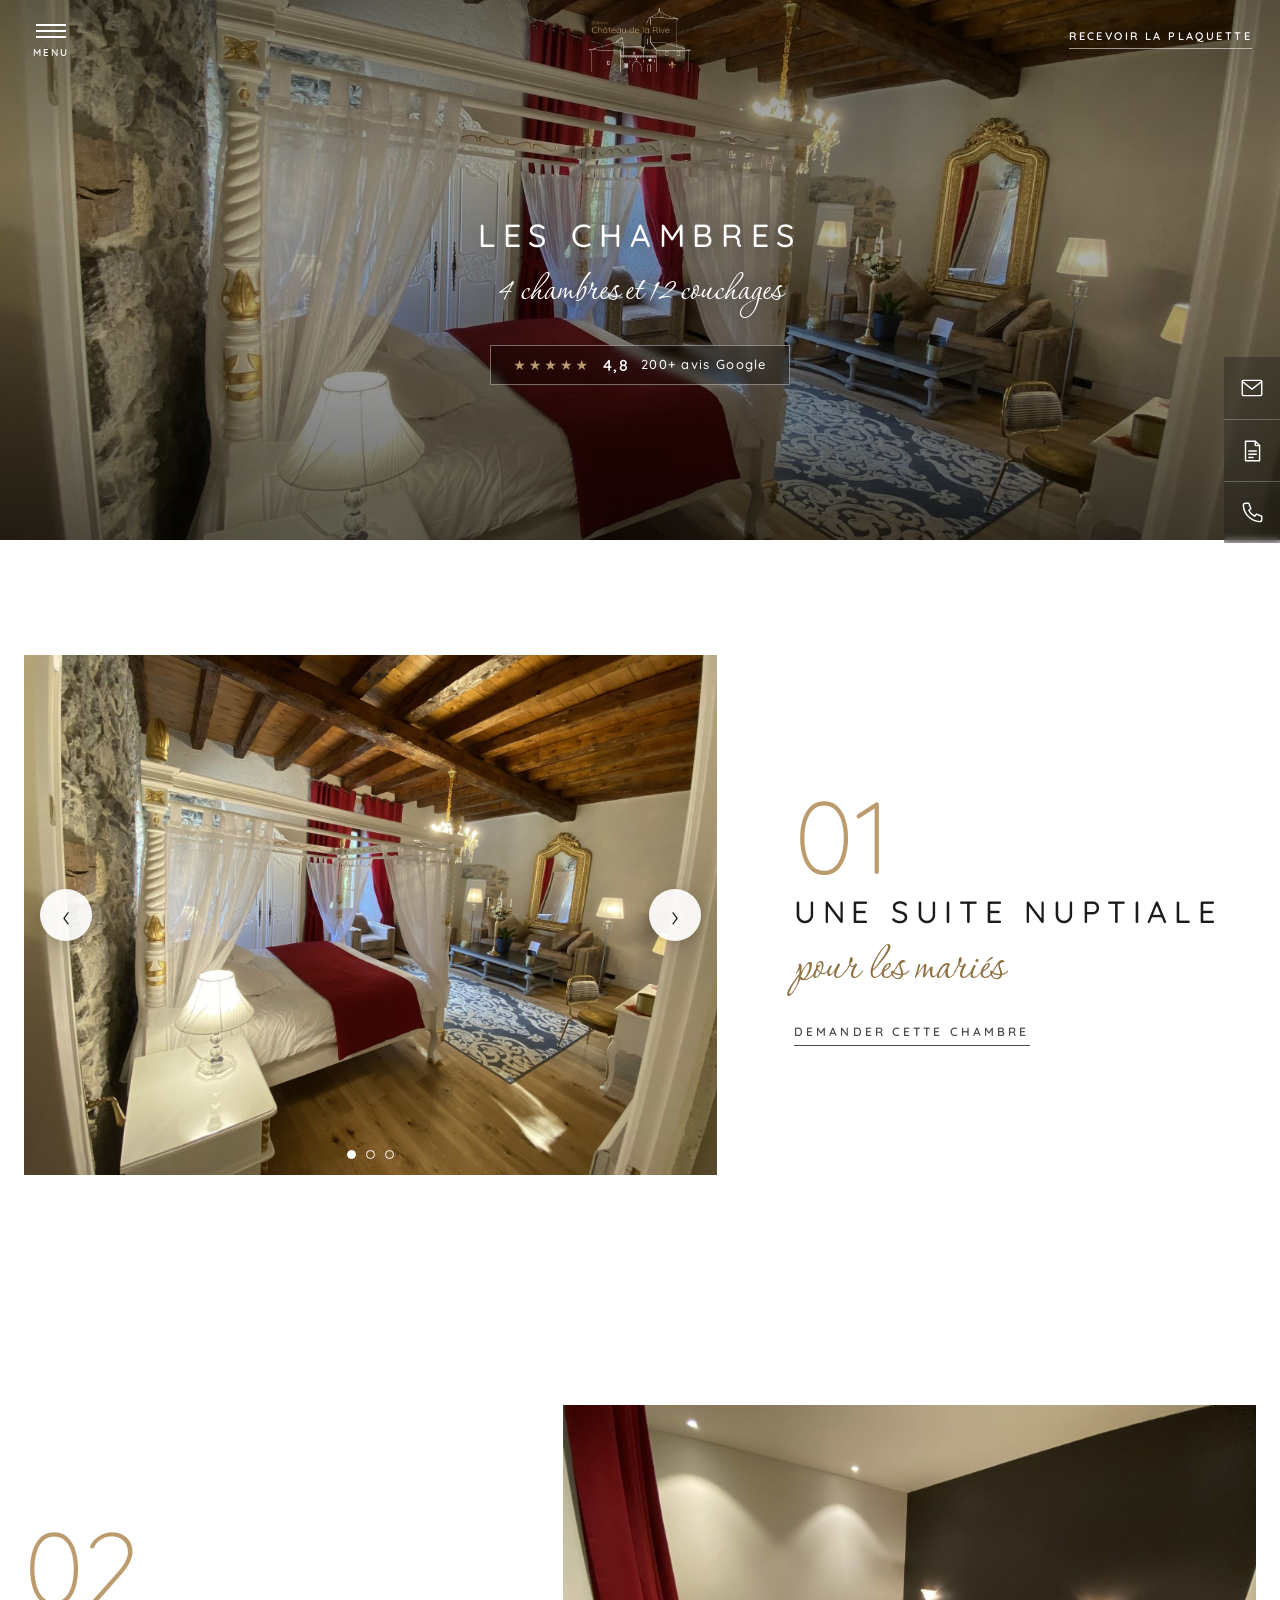
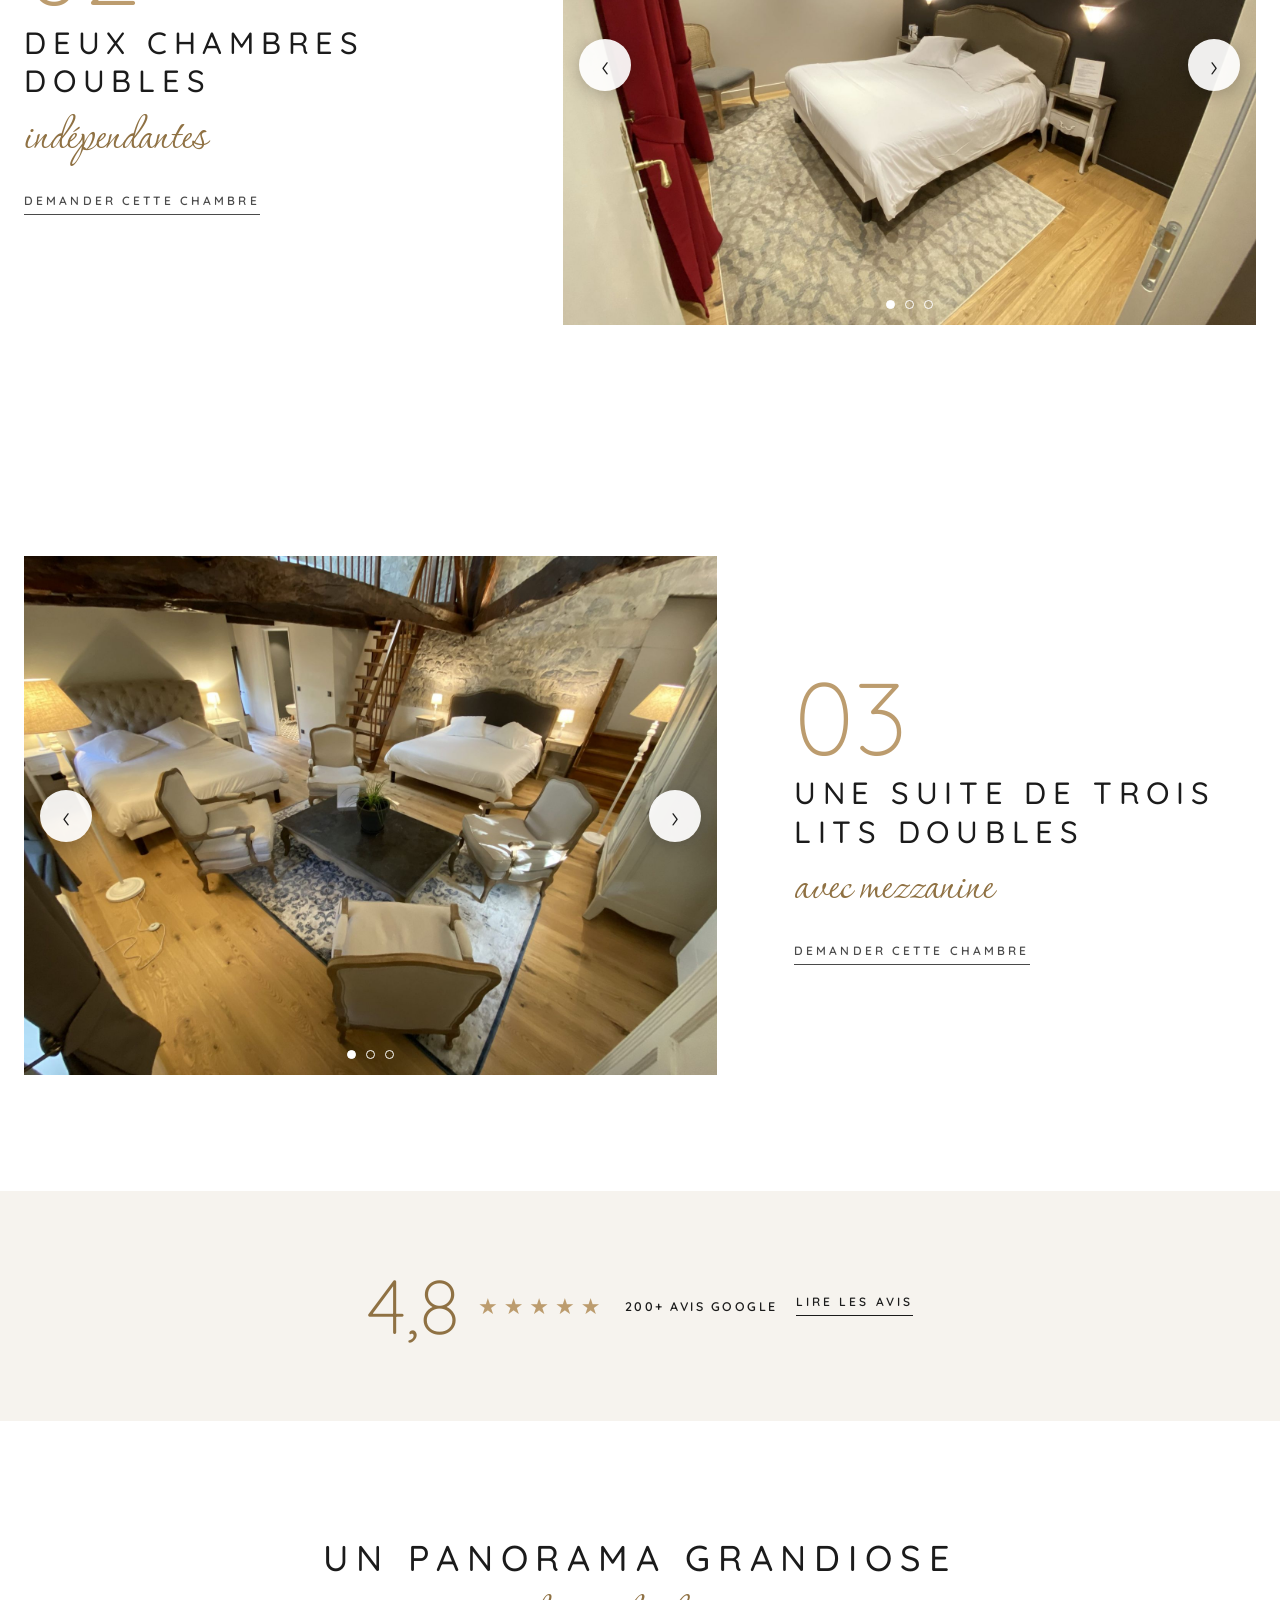
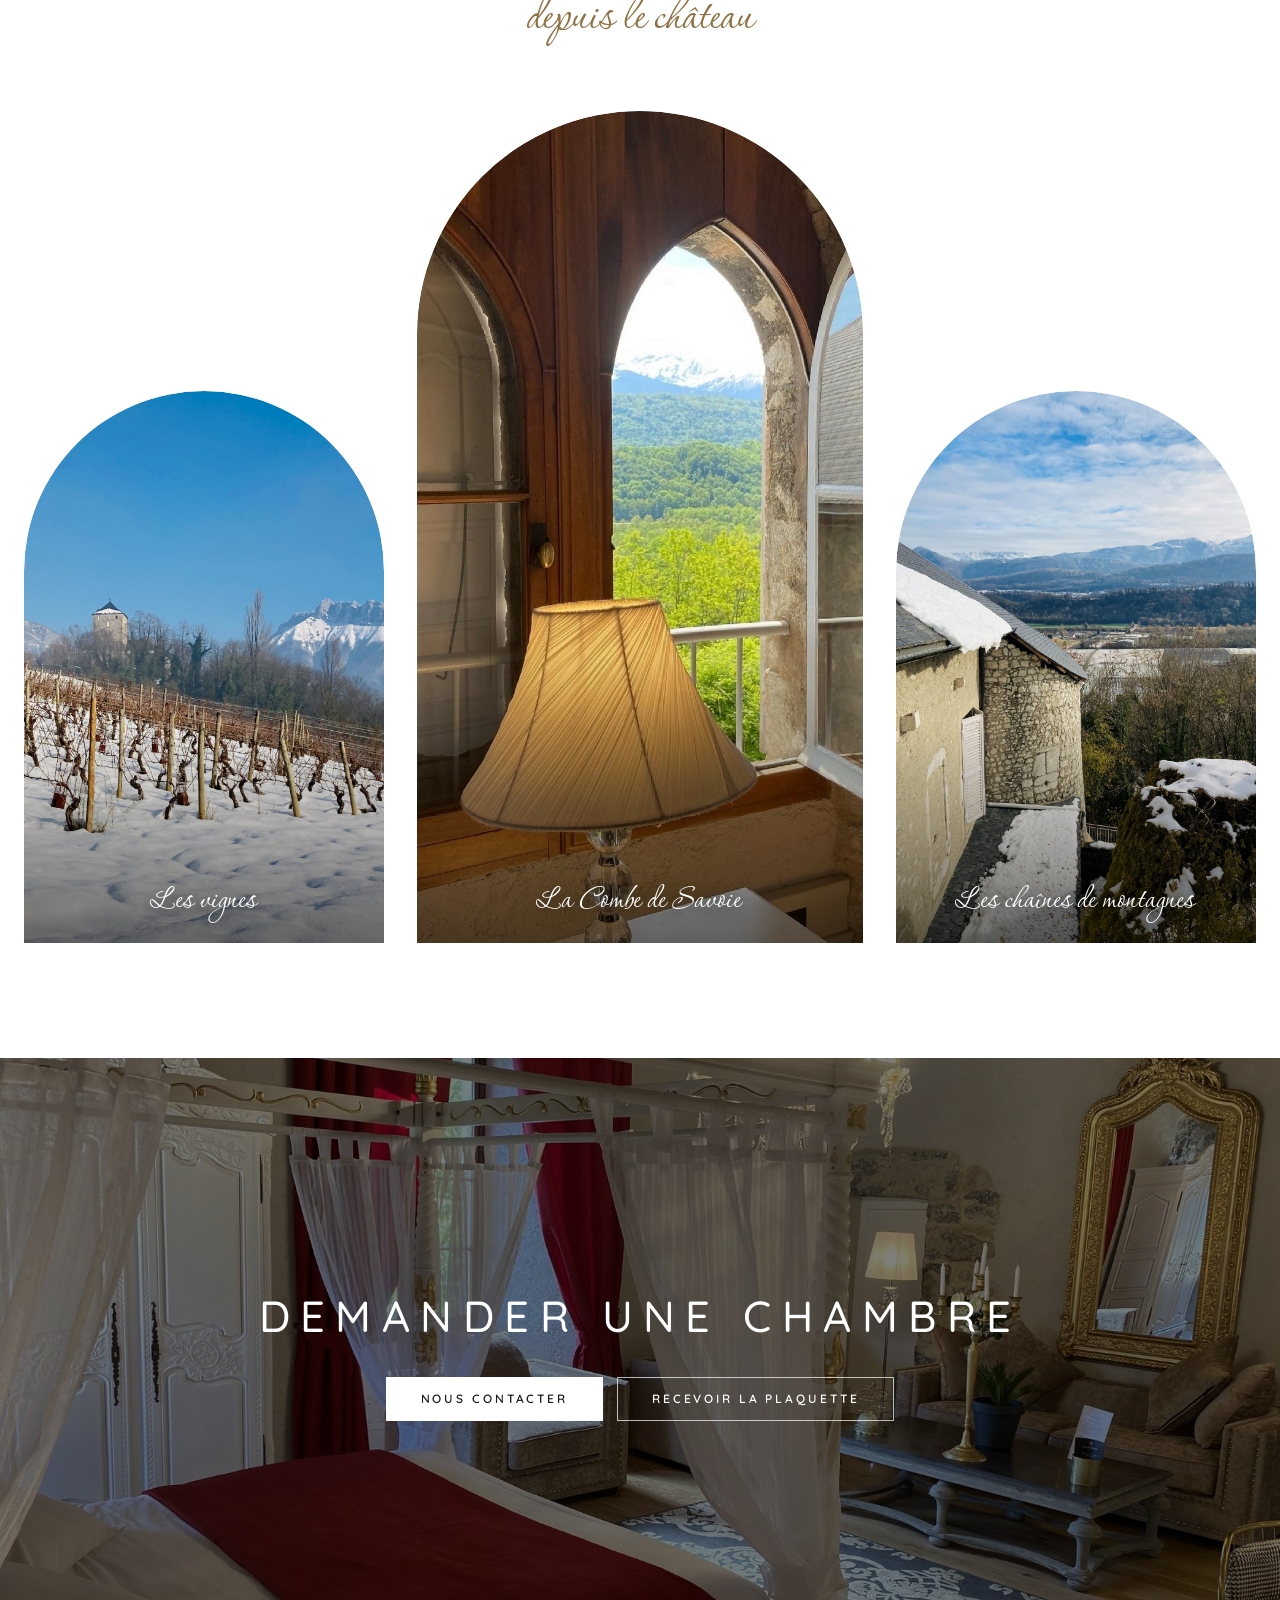
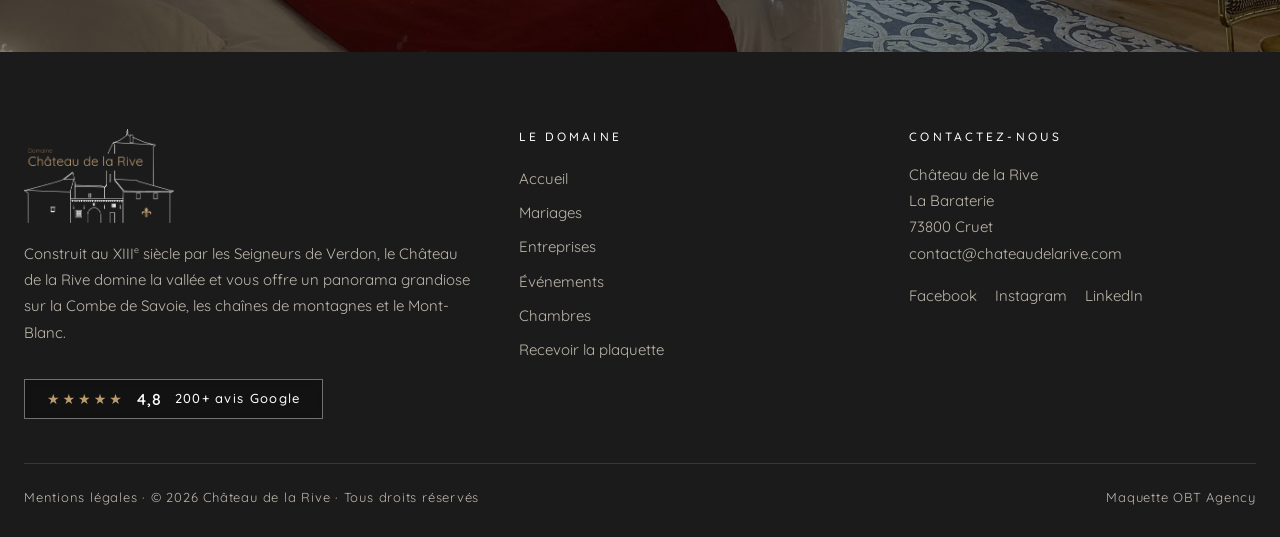
==== commit 965876fe: "Mise à jour de la maquette Co-Authored-By: Claude Sonnet 5.5 <noreply@anthropic.com>" ====
--- a/chambres.html
+++ b/chambres.html
@@ -11,7 +11,7 @@
 <link rel="preconnect" href="https://fonts.googleapis.com">
 <link rel="preconnect" href="https://fonts.gstatic.com" crossorigin>
 <link href="https://fonts.googleapis.com/css2?family=Corinthia:wght@400&family=Quicksand:wght@300;400;500;600;700&display=swap" rel="stylesheet">
-<link rel="stylesheet" href="css/style.css?v=cc60cec5">
+<link rel="stylesheet" href="css/style.css?v=dd27c029">
 </head>
 <body>
 <a class="visuellement-cache" href="#contenu">Aller au contenu</a>
@@ -31,7 +31,7 @@
   </ul>
   <div class="menu-plein__pied">
     <p><a href="mailto:contact@chateaudelarive.com">contact@chateaudelarive.com</a><br>Pour demande de location uniquement : <a href="tel:+33188243990">01 88 24 39 90</a></p>
-    <a class="note-heros note-heros--menu" href="https://www.google.com/maps?cid=9790964212091416445" target="_blank" rel="noopener" aria-label="Note de 4,8 sur 5, 193 avis Google : ouvrir la fiche Google"><span class="etoiles" aria-hidden="true">★★★★★</span><strong>4,8</strong><span>193 avis Google</span></a>
+    <a class="note-heros note-heros--menu" href="https://www.google.com/maps?cid=9790964212091416445" target="_blank" rel="noopener" aria-label="Note de 4,8 sur 5, 200+ avis Google : ouvrir la fiche Google"><span class="etoiles" aria-hidden="true">★★★★★</span><strong>4,8</strong><span>200+ avis Google</span></a>
   </div>
 </nav>
 <aside class="colonne-icones" aria-label="Accès rapides">
@@ -43,7 +43,7 @@
 <main>
 <section class="heros heros--court heros--bas">
   <div class="heros__fond"><img src="images/chambre-nuptiale.jpg" alt="La suite nuptiale, lit à baldaquin et miroir doré" fetchpriority="high"></div>
-  <div class="heros__contenu"><h1>Les chambres</h1><p class="heros__sous">4 chambres et 12 couchages</p><a class="note-heros" href="https://www.google.com/maps?cid=9790964212091416445" target="_blank" rel="noopener" aria-label="Note de 4,8 sur 5, 193 avis Google : ouvrir la fiche Google"><span class="etoiles" aria-hidden="true">★★★★★</span><strong>4,8</strong><span>193 avis Google</span></a></div>
+  <div class="heros__contenu"><h1>Les chambres</h1><p class="heros__sous">4 chambres et 12 couchages</p><a class="note-heros" href="https://www.google.com/maps?cid=9790964212091416445" target="_blank" rel="noopener" aria-label="Note de 4,8 sur 5, 200+ avis Google : ouvrir la fiche Google"><span class="etoiles" aria-hidden="true">★★★★★</span><strong>4,8</strong><span>200+ avis Google</span></a></div>
 </section>
 
 <section class="section chambre-section" id="chambre-01">
@@ -93,7 +93,7 @@
       <a class="lien" href="contact.html">Demander cette chambre</a>
     </div>
   </div>
-</section><section class="bande-note"><div class="envelop apparait"><a class="avis-resume" href="https://www.google.com/maps?cid=9790964212091416445" target="_blank" rel="noopener" aria-label="Lire les 193 avis Google"><strong>4,8</strong><span class="etoiles" aria-hidden="true">★★★★★</span><span class="avis-resume__txt">193 avis Google</span><span class="lien">Lire les avis</span></a></div></section>
+</section><section class="bande-note"><div class="envelop apparait"><a class="avis-resume" href="https://www.google.com/maps?cid=9790964212091416445" target="_blank" rel="noopener" aria-label="Lire les 200+ avis Google"><strong>4,8</strong><span class="etoiles" aria-hidden="true">★★★★★</span><span class="avis-resume__txt">200+ avis Google</span><span class="lien">Lire les avis</span></a></div></section>
 <section class="section vues">
   <div class="envelop">
     <div class="tete apparait"><h2>Un panorama grandiose</h2><p class="script">depuis le château</p></div>
@@ -120,7 +120,7 @@
       <div>
         <img src="images/logo.png" alt="Château de la Rive" width="651" height="408" loading="lazy">
         <p>Construit au XIII<sup>e</sup> siècle par les Seigneurs de Verdon, le Château de la Rive domine la vallée et vous offre un panorama grandiose sur la Combe de Savoie, les chaînes de montagnes et le Mont-Blanc.</p>
-        <a class="note-heros" href="https://www.google.com/maps?cid=9790964212091416445" target="_blank" rel="noopener" aria-label="Note de 4,8 sur 5, 193 avis Google : ouvrir la fiche Google"><span class="etoiles" aria-hidden="true">★★★★★</span><strong>4,8</strong><span>193 avis Google</span></a>
+        <a class="note-heros" href="https://www.google.com/maps?cid=9790964212091416445" target="_blank" rel="noopener" aria-label="Note de 4,8 sur 5, 200+ avis Google : ouvrir la fiche Google"><span class="etoiles" aria-hidden="true">★★★★★</span><strong>4,8</strong><span>200+ avis Google</span></a>
       </div>
       <div>
         <h3>Le domaine</h3>
@@ -150,6 +150,6 @@
   </div>
 </footer>
 <dialog class="visionneuse" aria-label="Photo en grand"><button class="v-fermer" type="button" aria-label="Fermer">×</button><button class="v-prec" type="button" aria-label="Photo précédente">‹</button><img src="" alt=""><button class="v-suiv" type="button" aria-label="Photo suivante">›</button></dialog>
-<script src="js/main.js?v=cc60cec5"></script>
+<script src="js/main.js?v=dd27c029"></script>
 </body>
 </html>
--- a/css/style.css
+++ b/css/style.css
@@ -361,6 +361,13 @@
 .avis-resume .lien { color: var(--noir); }
 .avis-resume--clair, .avis-resume--clair .lien { color: #fff; }
 .avis-tete { text-align: center; margin-bottom: 36px; }
+.avis-doubles { display: grid; grid-template-columns: 1fr 1fr; gap: clamp(20px, 3vw, 48px); max-width: 1240px; margin: 0 auto; }
+.avis-col { background: #fff; border: 1px solid rgba(176,141,87,.35); padding: clamp(28px, 3.4vw, 56px) clamp(22px, 3vw, 52px); display: flex; flex-direction: column; align-items: center; text-align: center; }
+.avis-col .avis-resume { margin-bottom: 30px; }
+.avis-col .citations { min-height: 310px; width: 100%; }
+.avis-col .citations p { font-size: 16.5px; }
+.avis-col .citations__points { margin-top: 22px; }
+.avis-resume__reco { flex-basis: 100%; text-align: center; color: var(--or-texte); }
 .bande-note { padding: clamp(46px, 6vw, 80px) 0; text-align: center; background: var(--sable); }
 .citations blockquote .etoiles { margin-bottom: 16px; }
 
@@ -561,3 +568,7 @@
   .vues__arches { gap: 10px; }
   .arche figcaption { font-size: 26px; bottom: 14px; }
 }
+@media (max-width: 860px) {
+  .avis-doubles { grid-template-columns: 1fr; }
+  .avis-col .citations { min-height: 330px; }
+}
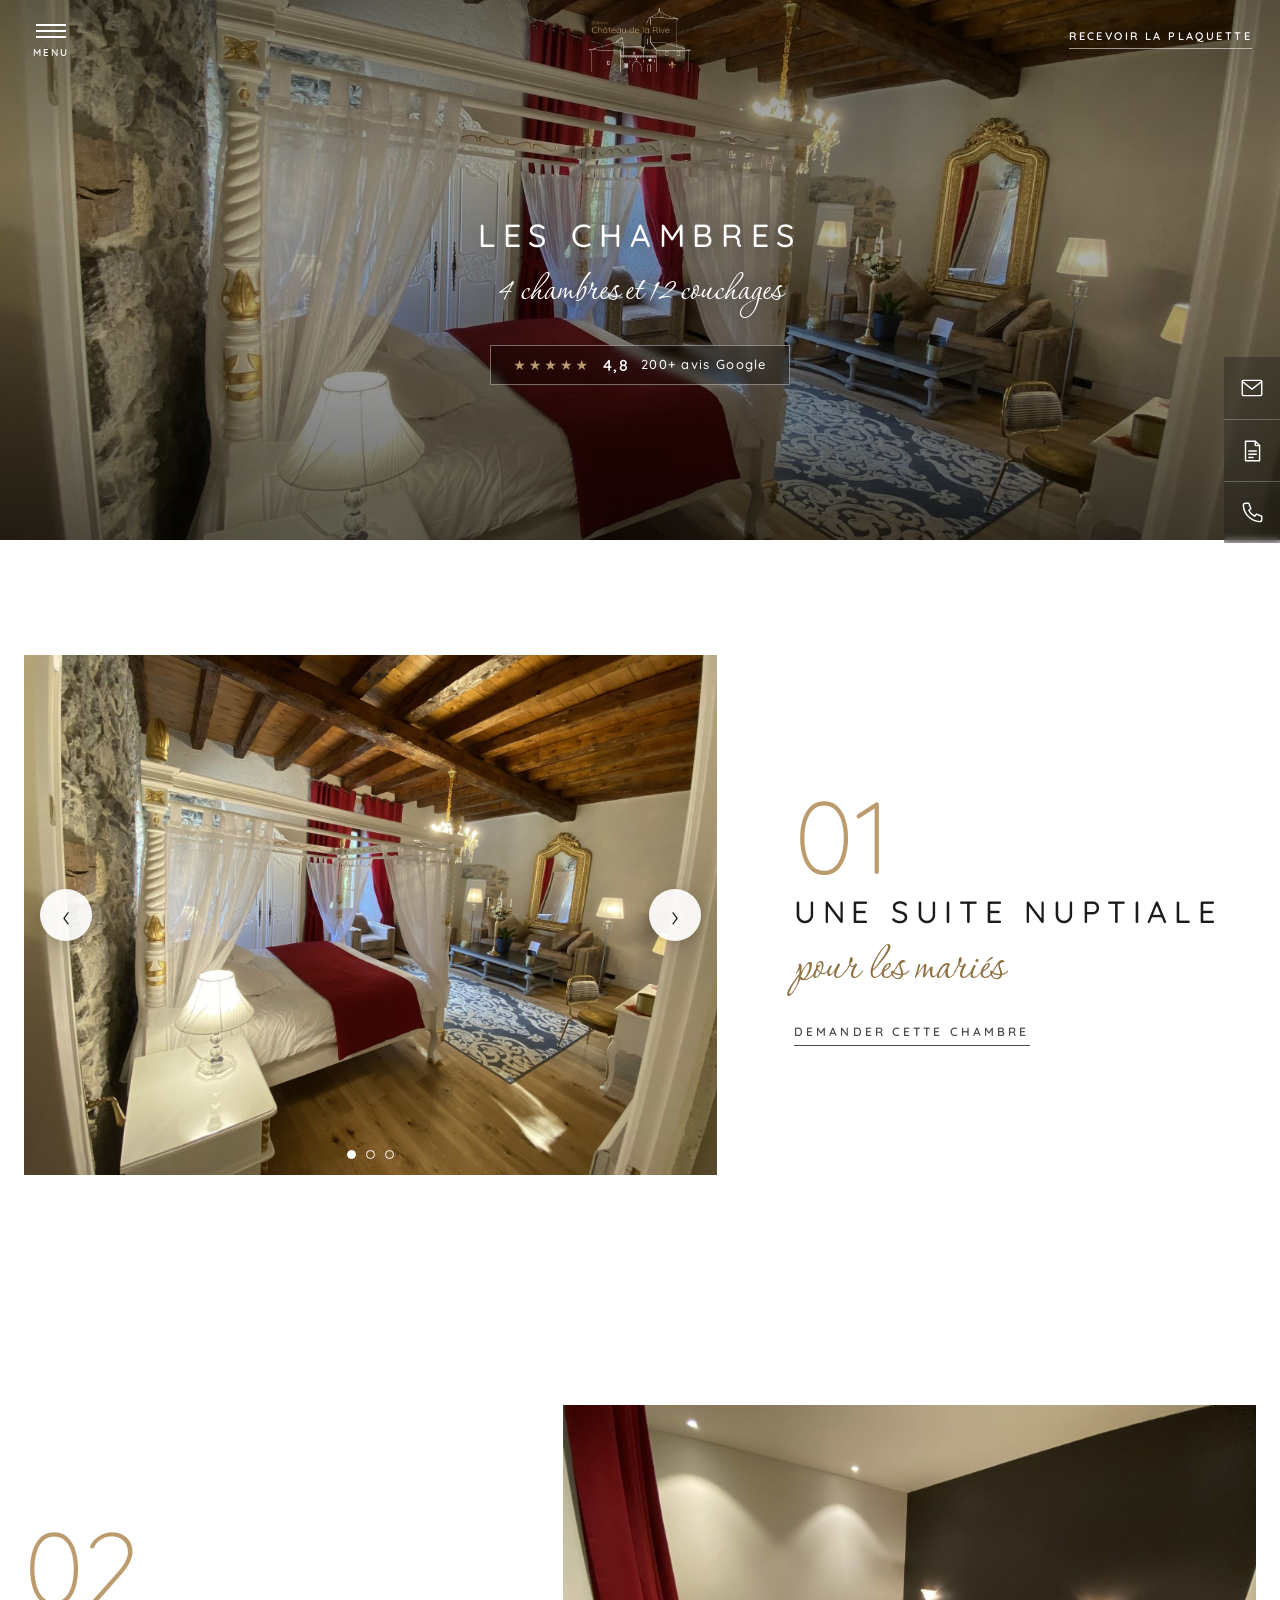
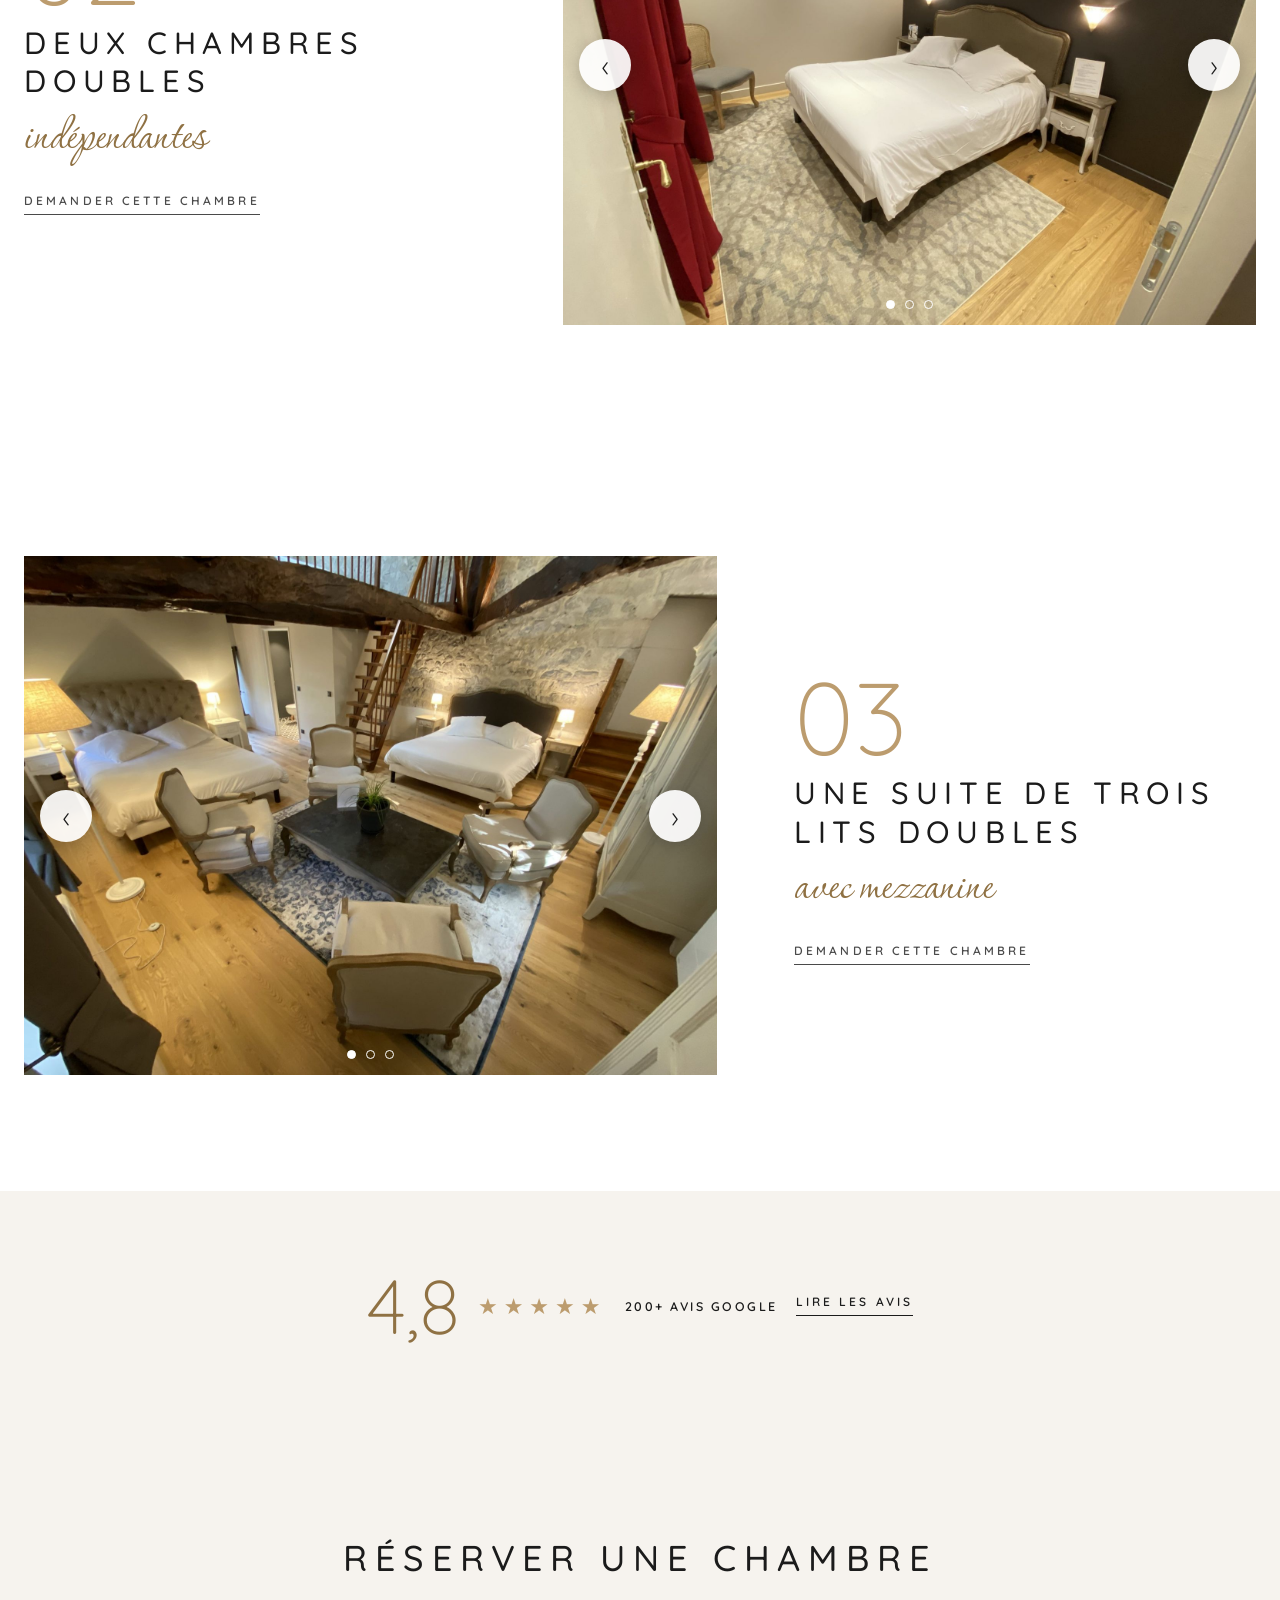
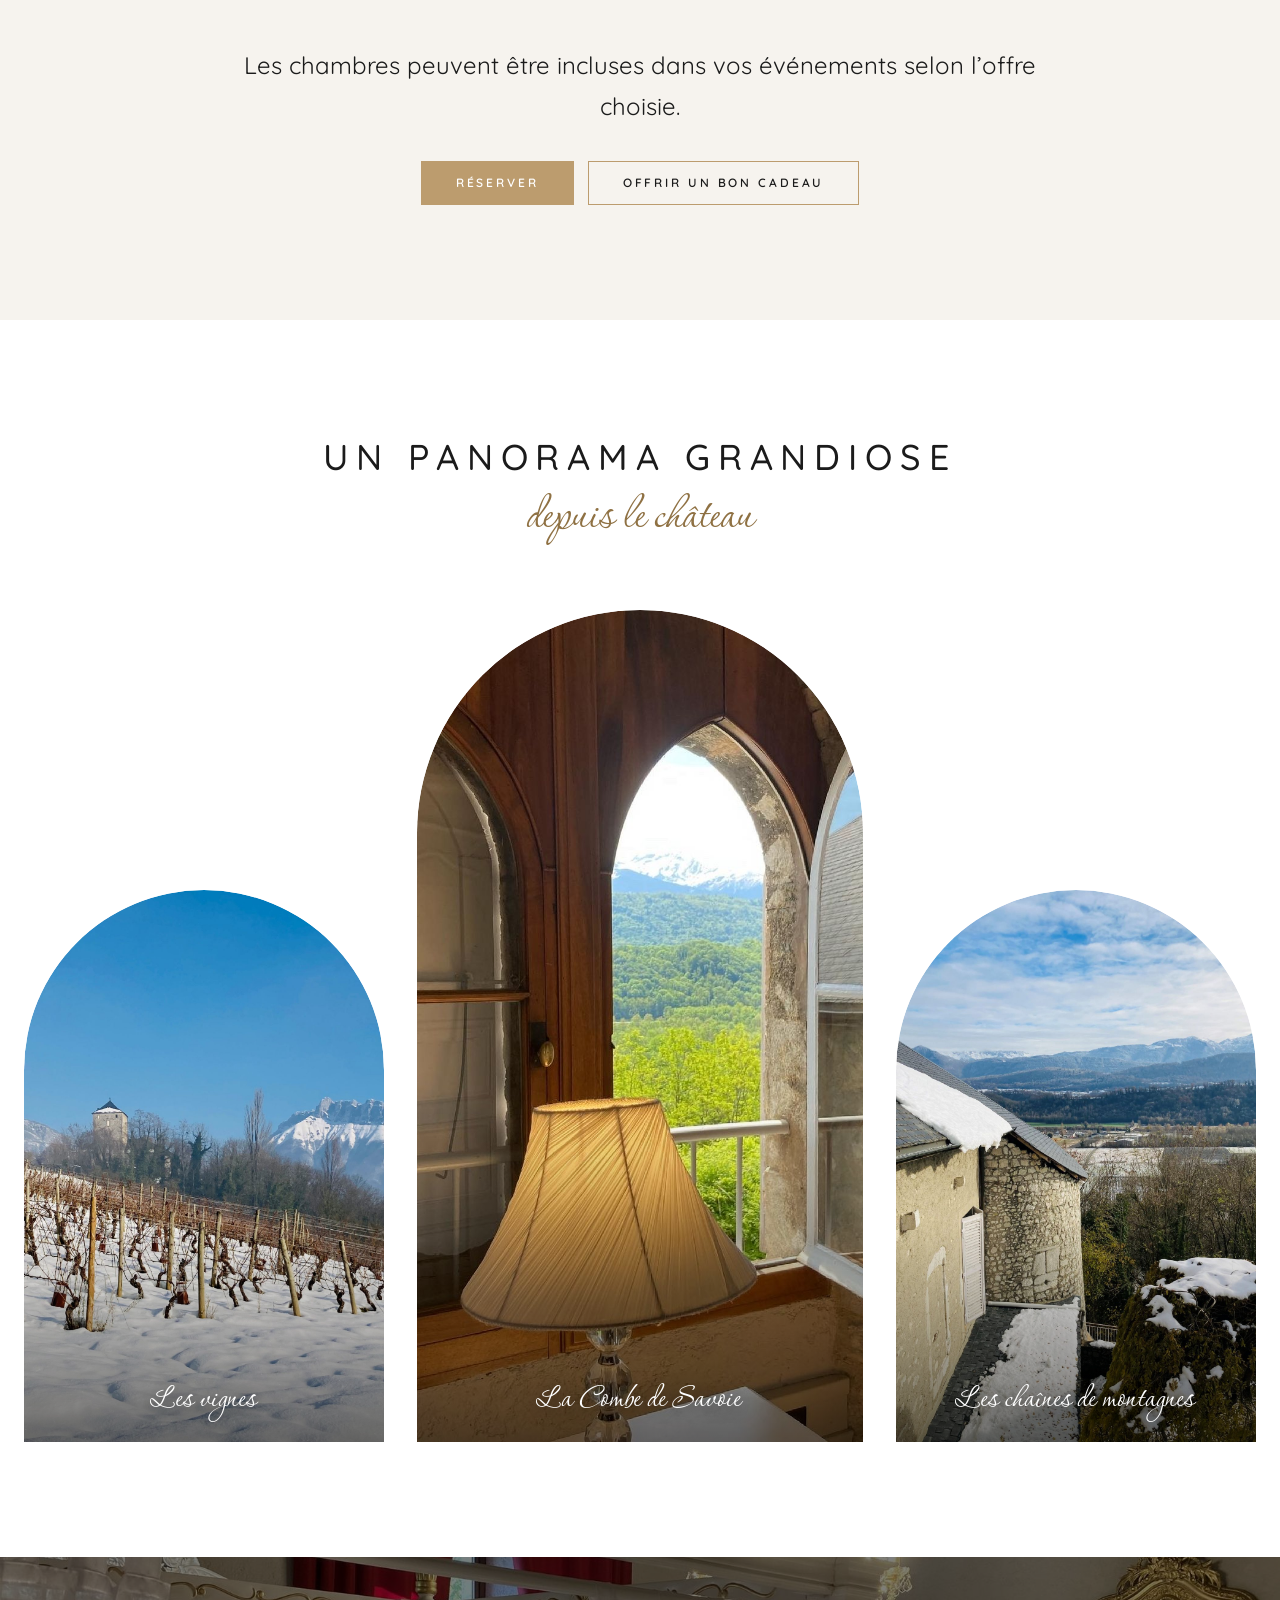
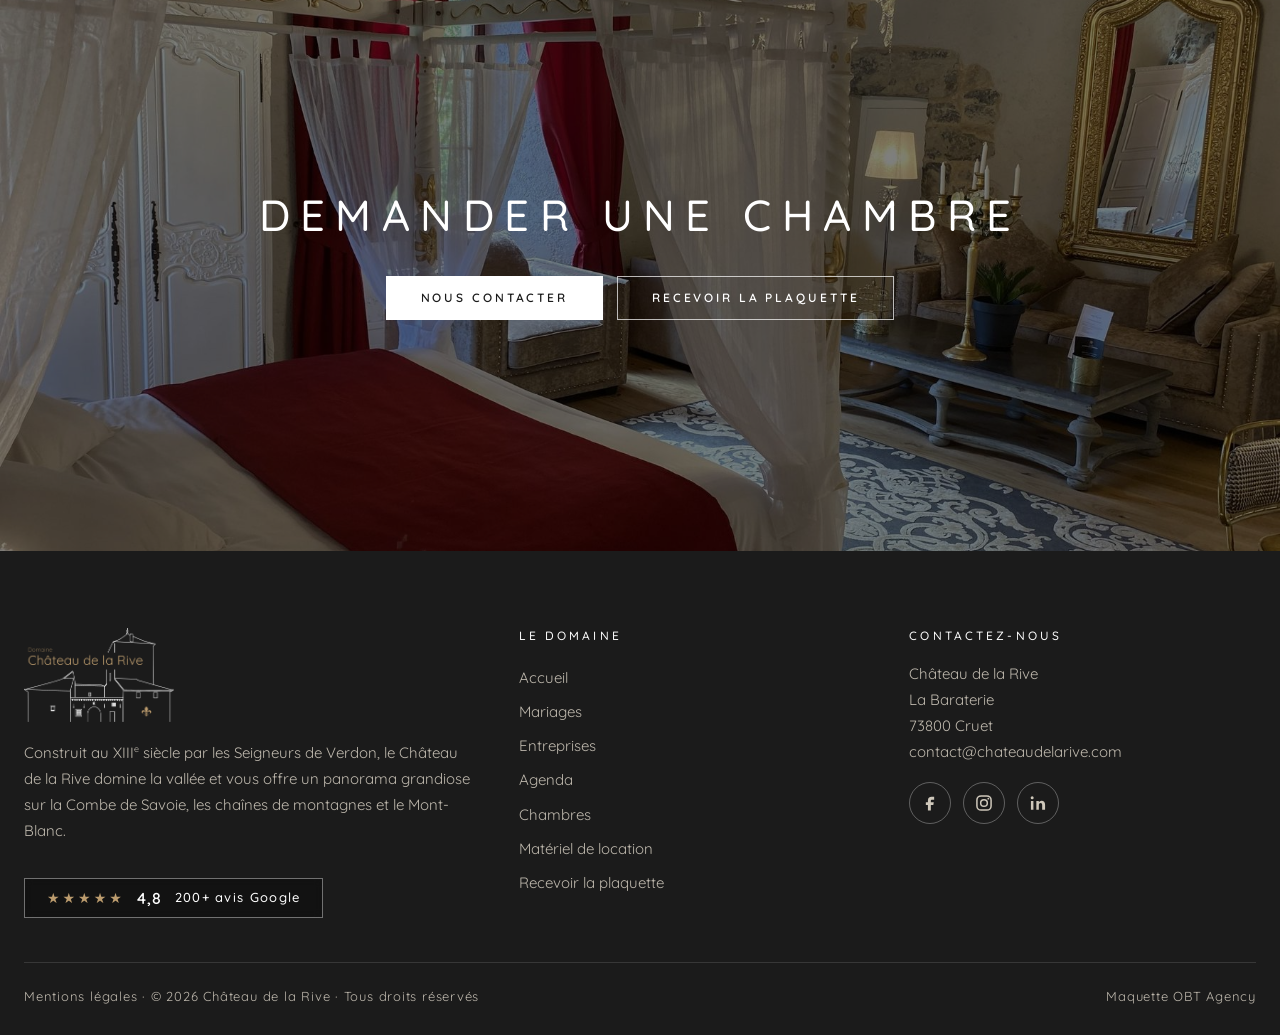
==== commit 17f533e4: "Mise à jour de la maquette Co-Authored-By: Claude Sonnet 5.5 <noreply@anthropic.com>" ====
--- a/chambres.html
+++ b/chambres.html
@@ -11,7 +11,7 @@
 <link rel="preconnect" href="https://fonts.googleapis.com">
 <link rel="preconnect" href="https://fonts.gstatic.com" crossorigin>
 <link href="https://fonts.googleapis.com/css2?family=Corinthia:wght@400&family=Quicksand:wght@300;400;500;600;700&display=swap" rel="stylesheet">
-<link rel="stylesheet" href="css/style.css?v=dd27c029">
+<link rel="stylesheet" href="css/style.css?v=b36e5153">
 </head>
 <body>
 <a class="visuellement-cache" href="#contenu">Aller au contenu</a>
@@ -25,13 +25,13 @@
       <li><div class="menu-plein__ligne"><a href="index.html">Accueil</a></div></li>
       <li><div class="menu-plein__ligne"><a href="mariages.html">Mariages</a></div></li>
       <li><div class="menu-plein__ligne"><a href="entreprises.html">Entreprises</a></div></li>
-      <li><div class="menu-plein__ligne"><a href="evenements.html">Événements</a></div></li>
+      <li><div class="menu-plein__ligne"><a href="evenements.html">Agenda</a></div></li>
       <li><div class="menu-plein__ligne"><a href="chambres.html">Chambres</a></div></li>
       <li><div class="menu-plein__ligne"><a href="contact.html">Contact</a><button class="menu-plein__bascule" type="button" aria-expanded="false" aria-label="Afficher le sous-menu Contact"><svg viewBox="0 0 14 14" aria-hidden="true"><path d="M2 4.5l5 5 5-5"/></svg></button></div><ul class="menu-plein__sous"><li><a href="contact.html">Nous contacter</a></li><li><a href="plaquette.html">Recevoir la plaquette</a></li></ul></li>
   </ul>
   <div class="menu-plein__pied">
-    <p><a href="mailto:contact@chateaudelarive.com">contact@chateaudelarive.com</a><br>Pour demande de location uniquement : <a href="tel:+33188243990">01 88 24 39 90</a></p>
-    <a class="note-heros note-heros--menu" href="https://www.google.com/maps?cid=9790964212091416445" target="_blank" rel="noopener" aria-label="Note de 4,8 sur 5, 200+ avis Google : ouvrir la fiche Google"><span class="etoiles" aria-hidden="true">★★★★★</span><strong>4,8</strong><span>200+ avis Google</span></a>
+    <p><a href="mailto:contact@chateaudelarive.com">contact@chateaudelarive.com</a><br>En cas d’urgence uniquement : <a href="tel:+33188243990">01 88 24 39 90</a></p>
+    <div class="menu-plein__rangee"><a class="note-heros note-heros--menu" href="https://www.google.com/maps?cid=9790964212091416445" target="_blank" rel="noopener" aria-label="Note de 4,8 sur 5, 200+ avis Google : ouvrir la fiche Google"><span class="etoiles" aria-hidden="true">★★★★★</span><strong>4,8</strong><span>200+ avis Google</span></a><a class="note-heros note-heros--menu note-heros--news" href="evenements.html#newsletter">Newsletter</a></div>
   </div>
 </nav>
 <aside class="colonne-icones" aria-label="Accès rapides">
@@ -94,6 +94,13 @@
     </div>
   </div>
 </section><section class="bande-note"><div class="envelop apparait"><a class="avis-resume" href="https://www.google.com/maps?cid=9790964212091416445" target="_blank" rel="noopener" aria-label="Lire les 200+ avis Google"><strong>4,8</strong><span class="etoiles" aria-hidden="true">★★★★★</span><span class="avis-resume__txt">200+ avis Google</span><span class="lien">Lire les avis</span></a></div></section>
+<section class="section section--sable reserver" id="reserver">
+  <div class="etroit apparait">
+    <div class="tete apparait"><h2>Réserver une chambre</h2></div>
+    <p class="enonce">Les chambres peuvent être incluses dans vos événements selon l’offre choisie.</p>
+    <div class="rangee-boutons"><a class="bouton bouton--plein" href="https://widget.holiduhost.com/widget/22623799-2822-459c-be99-b957ccf618b5?standalone=1" target="_blank" rel="noopener">Réserver</a><a class="bouton" href="contact.html?sujet=autre&amp;msg=cadeau#formulaire">Offrir un bon cadeau</a></div>
+  </div>
+</section>
 <section class="section vues">
   <div class="envelop">
     <div class="tete apparait"><h2>Un panorama grandiose</h2><p class="script">depuis le château</p></div>
@@ -128,19 +135,16 @@
           <li><a href="index.html">Accueil</a></li>
           <li><a href="mariages.html">Mariages</a></li>
           <li><a href="entreprises.html">Entreprises</a></li>
-          <li><a href="evenements.html">Événements</a></li>
+          <li><a href="evenements.html">Agenda</a></li>
           <li><a href="chambres.html">Chambres</a></li>
+          <li><a href="materiel.html">Matériel de location</a></li>
           <li><a href="plaquette.html">Recevoir la plaquette</a></li>
         </ul>
       </div>
       <div>
         <h3>Contactez-nous</h3>
         <p>Château de la Rive<br>La Baraterie<br>73800 Cruet<br><a href="mailto:contact@chateaudelarive.com">contact@chateaudelarive.com</a></p>
-        <div class="pied__reseaux">
-          <a href="https://www.facebook.com/chateaudelarive" target="_blank" rel="noopener">Facebook</a>
-          <a href="https://www.instagram.com/chateaudelarive/" target="_blank" rel="noopener">Instagram</a>
-          <a href="https://www.linkedin.com/company/domaine-du-ch%C3%A2teau-de-la-rive/" target="_blank" rel="noopener">LinkedIn</a>
-        </div>
+        <div class="reseaux reseaux--pied"><a href="https://www.facebook.com/chateaudelarive" target="_blank" rel="noopener" aria-label="Facebook"><svg viewBox="0 0 24 24" aria-hidden="true"><path d="M14 8h3V4.5h-3A4.5 4.5 0 0 0 9.500 9v2H7v3.500h2.500V21H13v-6.500h3l.5-3.500H13V9a1 1 0 0 1 1-1z" fill="currentColor"/></svg></a><a href="https://www.instagram.com/chateaudelarive/" target="_blank" rel="noopener" aria-label="Instagram"><svg viewBox="0 0 24 24" aria-hidden="true"><rect x="3.500" y="3.500" width="17" height="17" rx="5" fill="none" stroke="currentColor" stroke-width="1.800"/><circle cx="12" cy="12" r="4" fill="none" stroke="currentColor" stroke-width="1.800"/><circle cx="17.200" cy="6.800" r="1.100" fill="currentColor"/></svg></a><a href="https://www.linkedin.com/company/domaine-du-ch%C3%A2teau-de-la-rive/" target="_blank" rel="noopener" aria-label="LinkedIn"><svg viewBox="0 0 24 24" aria-hidden="true"><path d="M6.500 9.500h-3V20h3zM5 4a1.800 1.800 0 1 0 0 3.600A1.800 1.800 0 0 0 5 4zM20.500 20v-6c0-3-1.600-4.800-4.200-4.800a3.700 3.700 0 0 0-3.300 1.800V9.500h-3V20h3v-5.600c0-1.500.8-2.500 2.100-2.500s1.900 1 1.900 2.500V20z" fill="currentColor"/></svg></a></div>
       </div>
     </div>
     <div class="pied__bas">
@@ -150,6 +154,6 @@
   </div>
 </footer>
 <dialog class="visionneuse" aria-label="Photo en grand"><button class="v-fermer" type="button" aria-label="Fermer">×</button><button class="v-prec" type="button" aria-label="Photo précédente">‹</button><img src="" alt=""><button class="v-suiv" type="button" aria-label="Photo suivante">›</button></dialog>
-<script src="js/main.js?v=dd27c029"></script>
+<script src="js/main.js?v=b36e5153"></script>
 </body>
 </html>
--- a/css/style.css
+++ b/css/style.css
@@ -213,12 +213,11 @@
 .section:not(.section--nuit) .pave-icones li:hover { background: var(--sable); }
 .pave-icones--6 { grid-template-columns: repeat(3, 1fr); }
 
-.claire 
 /* 10. Mosaïque et citations ---------------------------------------------- */
 
-.citations { position: relative; max-width: 900px; margin: 0 auto; text-align: center; min-height: 300px; }
-.citations blockquote { position: absolute; inset: 0; margin: 0; opacity: 0; visibility: hidden; transition: opacity .9s, visibility 0s .9s; display: flex; flex-direction: column; align-items: center; justify-content: center; }
-.citations blockquote.est-actif { opacity: 1; visibility: visible; transition: opacity .9s; position: relative; }
+.citations { position: relative; max-width: 900px; margin: 0 auto; text-align: center; display: grid; }
+.citations blockquote { grid-area: 1 / 1; margin: 0; opacity: 0; visibility: hidden; transition: opacity .9s, visibility 0s .9s; display: flex; flex-direction: column; align-items: center; justify-content: center; }
+.citations blockquote.est-actif { opacity: 1; visibility: visible; transition: opacity .9s; }
 .citations p { font-size: 18px; line-height: 1.85; margin-bottom: 18px; }
 .citations cite { font: 600 12px/1.4 var(--f-texte); letter-spacing: .24em; text-transform: uppercase; font-style: normal; color: var(--noir); }
 .etoiles { color: var(--or); letter-spacing: 6px; font-size: 16px; display: block; margin-bottom: 18px; }
@@ -331,7 +330,6 @@
   .heros h1 { letter-spacing: .16em; }
   .heros__defile { bottom: 60px; }
   .menu-plein { padding-top: 104px; }
-  .citations { min-height: 380px; }
 }
 @media (max-width: 560px) {
         .etapes, .pave-icones, .pave-icones--6 { grid-template-columns: 1fr; }
@@ -364,7 +362,7 @@
 .avis-doubles { display: grid; grid-template-columns: 1fr 1fr; gap: clamp(20px, 3vw, 48px); max-width: 1240px; margin: 0 auto; }
 .avis-col { background: #fff; border: 1px solid rgba(176,141,87,.35); padding: clamp(28px, 3.4vw, 56px) clamp(22px, 3vw, 52px); display: flex; flex-direction: column; align-items: center; text-align: center; }
 .avis-col .avis-resume { margin-bottom: 30px; }
-.avis-col .citations { min-height: 310px; width: 100%; }
+.avis-col .citations { width: 100%; }
 .avis-col .citations p { font-size: 16.5px; }
 .avis-col .citations__points { margin-top: 22px; }
 .avis-resume__reco { flex-basis: 100%; text-align: center; color: var(--or-texte); }
@@ -570,5 +568,54 @@
 }
 @media (max-width: 860px) {
   .avis-doubles { grid-template-columns: 1fr; }
-  .avis-col .citations { min-height: 330px; }
-}
+}
+
+/* 11. Modifications de l'audit du 30/10/2026 ----------------------------- */
+.portes--mariage .porte:first-child { flex: 1.7; }
+.portes--mariage:hover .porte:first-child { flex: .8; }
+.portes--mariage .porte:first-child:hover, .portes--mariage .porte:first-child:focus-visible { flex: 2.3; }
+.bloc-mariage__grille { display: grid; grid-template-columns: 1fr 1fr; gap: clamp(24px, 5vw, 80px); align-items: center; }
+.bloc-mariage__photo img { width: 100%; height: clamp(340px, 42vw, 560px); object-fit: cover; display: block; }
+.bloc-mariage__texte { text-align: center; }
+.bloc-mariage__texte .rangee-boutons { justify-content: center; }
+.bloc-mariage h2 { margin-bottom: 4px; }
+.formules__liste { display: grid; grid-template-columns: repeat(3, 1fr); gap: clamp(16px, 2.4vw, 32px); margin: 0 auto 38px; max-width: 1100px; }
+.formule { background: #fff; border: 1px solid rgba(176,141,87,.35); padding: 38px 28px 34px; text-align: center; }
+.formule__num { display: block; font: 300 44px/1 var(--f-texte); color: var(--or-texte); margin-bottom: 14px; }
+.formule h3 { font-size: 15px; letter-spacing: .14em; text-transform: uppercase; line-height: 1.6; margin: 0; }
+.formule__note { margin: 14px 0 0; font: 600 11.5px/1.4 var(--f-texte); letter-spacing: .2em; text-transform: uppercase; color: var(--or-texte); }
+.reserver { text-align: center; }
+.brief { border: 1px dashed rgba(176,141,87,.7); padding: 28px; text-align: center; background: rgba(255,255,255,.5); }
+.brief p { margin: 0; }
+.affiches { display: grid; grid-template-columns: repeat(2, 1fr); gap: clamp(18px, 3vw, 44px); max-width: 980px; margin: 0 auto; }
+.affiche { margin: 0; }
+.affiche img { width: 100%; height: auto; display: block; border: 1px solid rgba(176,141,87,.35); }
+.affiche figcaption { margin-top: 12px; text-align: center; font: 600 12px/1.4 var(--f-texte); letter-spacing: .2em; text-transform: uppercase; }
+.univers { display: grid; grid-template-columns: repeat(3, 1fr); gap: clamp(18px, 3vw, 44px); max-width: 1100px; margin: 0 auto; }
+.univers article { text-align: center; }
+.univers h3 { font-size: 15px; letter-spacing: .18em; text-transform: uppercase; margin-bottom: 12px; }
+.newsletter { text-align: center; }
+.newsletter .formulaire { max-width: 520px; margin: 28px auto 0; text-align: left; }
+.newsletter label { color: #fff; }
+.newsletter input[type="email"] { background: rgba(255,255,255,.08); border: 1px solid rgba(255,255,255,.4); color: #fff; }
+.newsletter .merci { color: #fff; }
+.newsletter .enonce { color: #cfc8bb; margin-top: 34px; }
+.reseaux { display: flex; flex-wrap: wrap; gap: 12px; justify-content: center; margin-top: 16px; }
+.reseaux a { width: 42px; height: 42px; display: grid; place-items: center; border: 1px solid var(--or); border-radius: 50%; color: var(--or-texte); transition: background .3s, color .3s; }
+.reseaux a:hover { background: var(--or); color: #fff; }
+.reseaux svg { width: 20px; height: 20px; }
+.reseaux--clair a { color: #fff; border-color: rgba(255,255,255,.6); }
+.reseaux--pied { justify-content: flex-start; }
+.reseaux--pied a { color: #cfc8bb; border-color: rgba(255,255,255,.3); }
+.carte-contact .reseaux { justify-content: flex-start; margin-top: 10px; }
+.menu-plein__rangee { display: flex; flex-wrap: wrap; gap: 12px; align-items: center; }
+.menu-plein__rangee .note-heros { margin-top: 22px; }
+.note-heros--news { text-transform: uppercase; letter-spacing: .2em; font-size: 12px; font-weight: 600; }
+@media (max-width: 860px) {
+  .formules__liste, .univers, .affiches, .bloc-mariage__grille { grid-template-columns: 1fr; }
+}
+.rangee-photos { display: grid; grid-template-columns: repeat(3, 1fr); gap: clamp(10px, 2vw, 24px); margin-top: 46px; }
+.rangee-photos img { width: 100%; height: clamp(160px, 22vw, 300px); object-fit: cover; display: block; }
+@media (max-width: 860px) { .rangee-photos { grid-template-columns: 1fr; } }
+
+body { overflow-x: clip; }
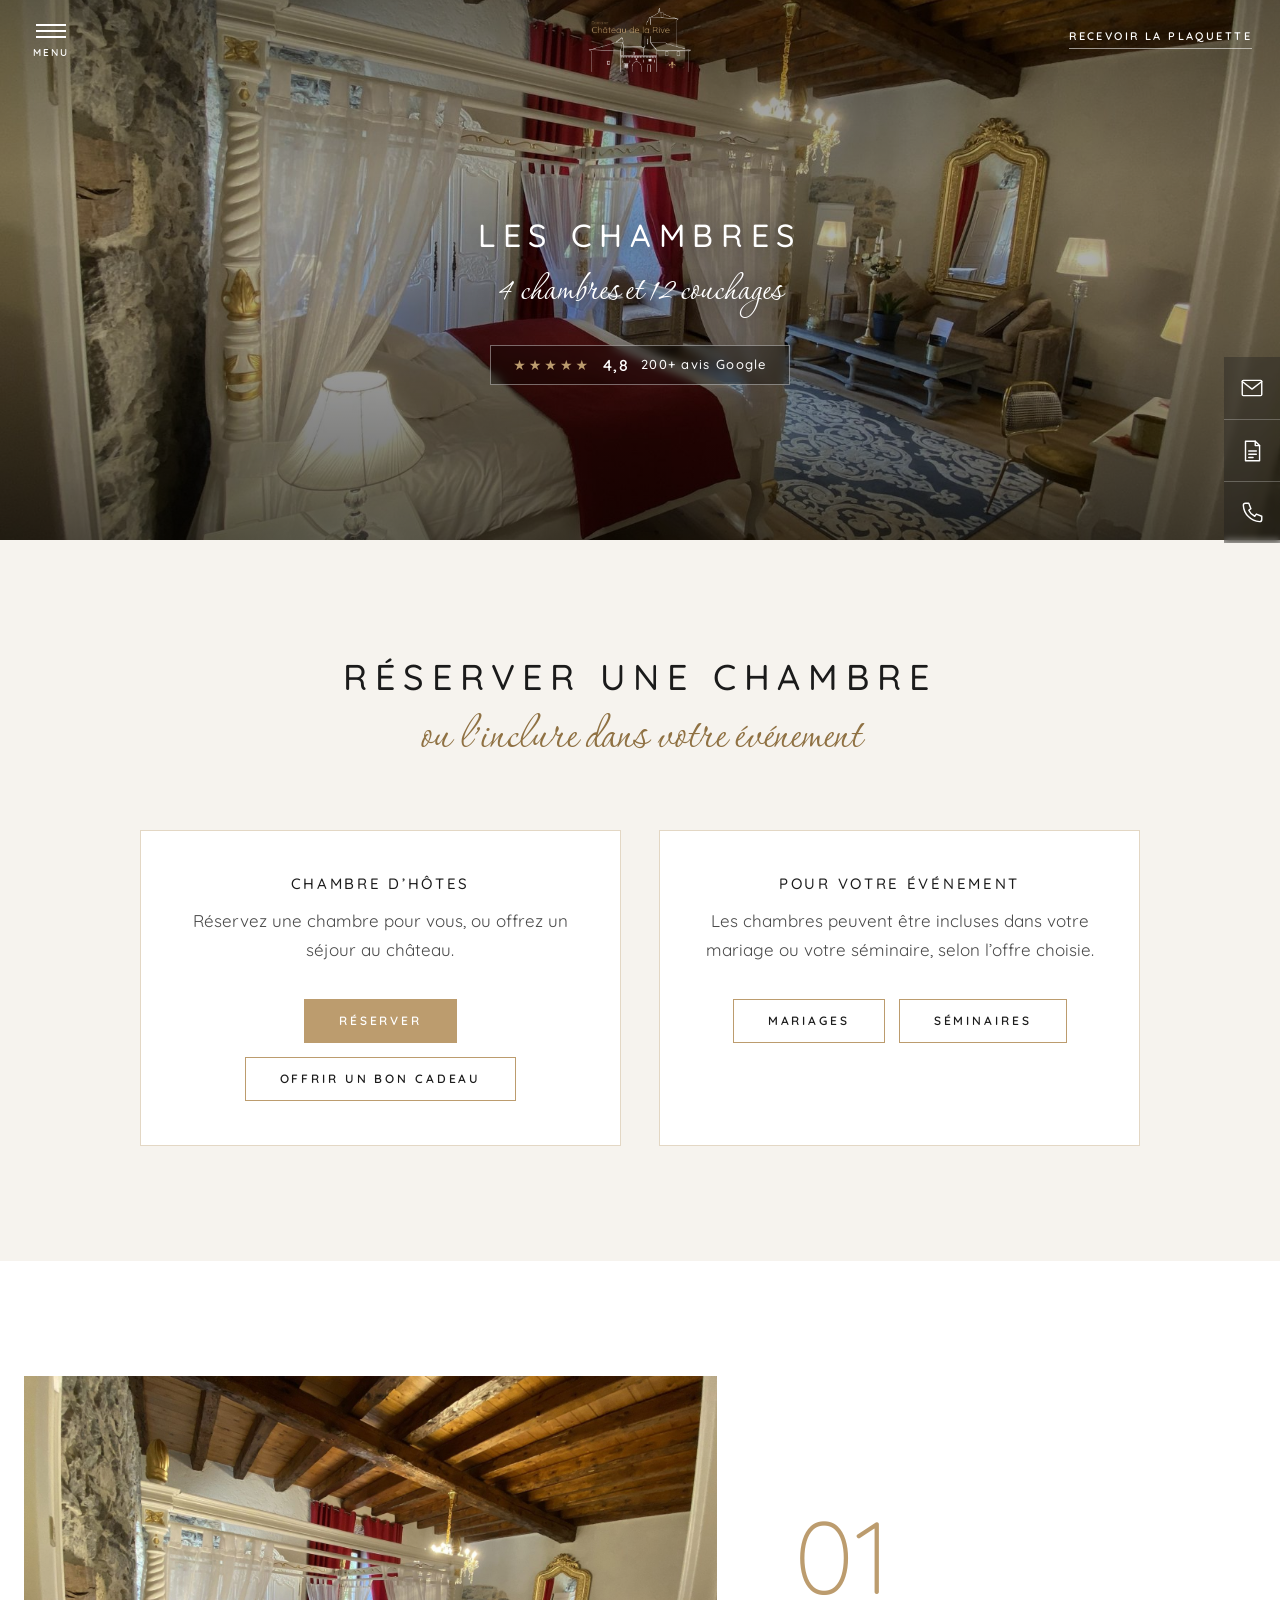
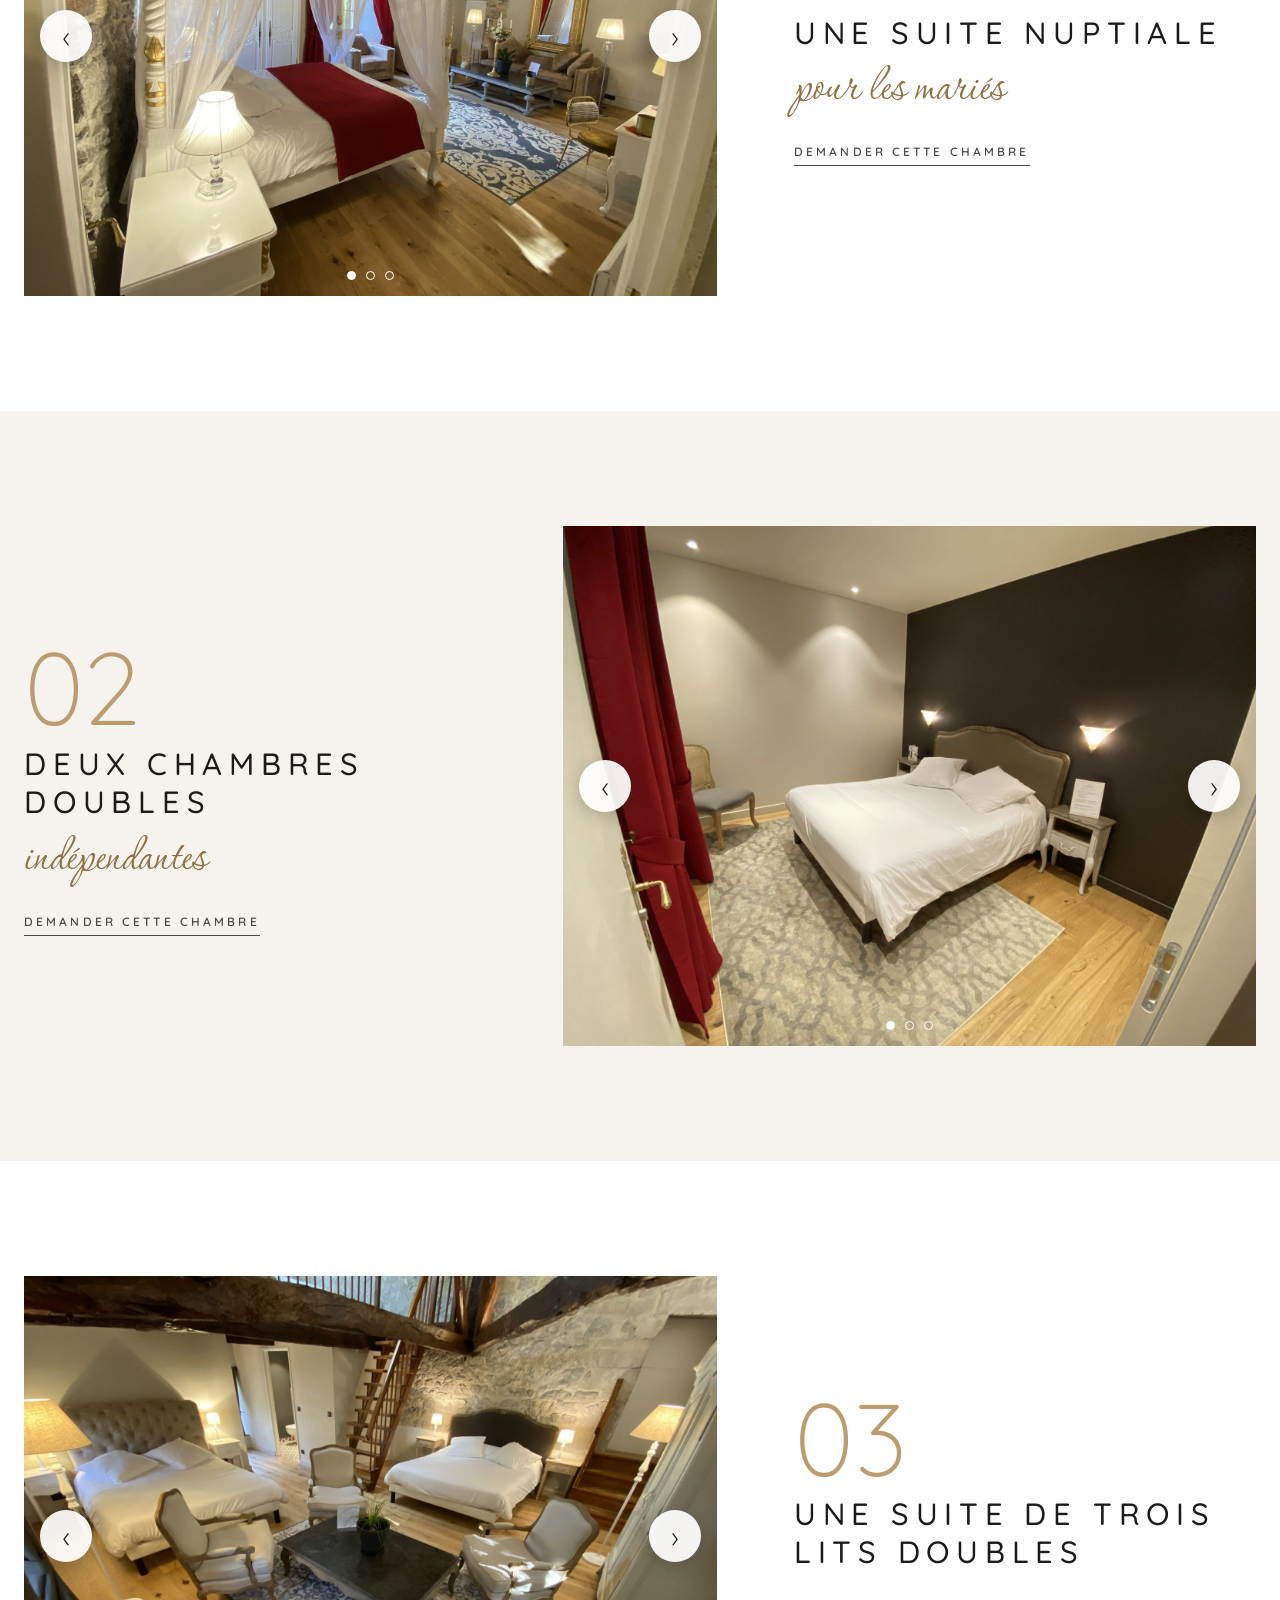
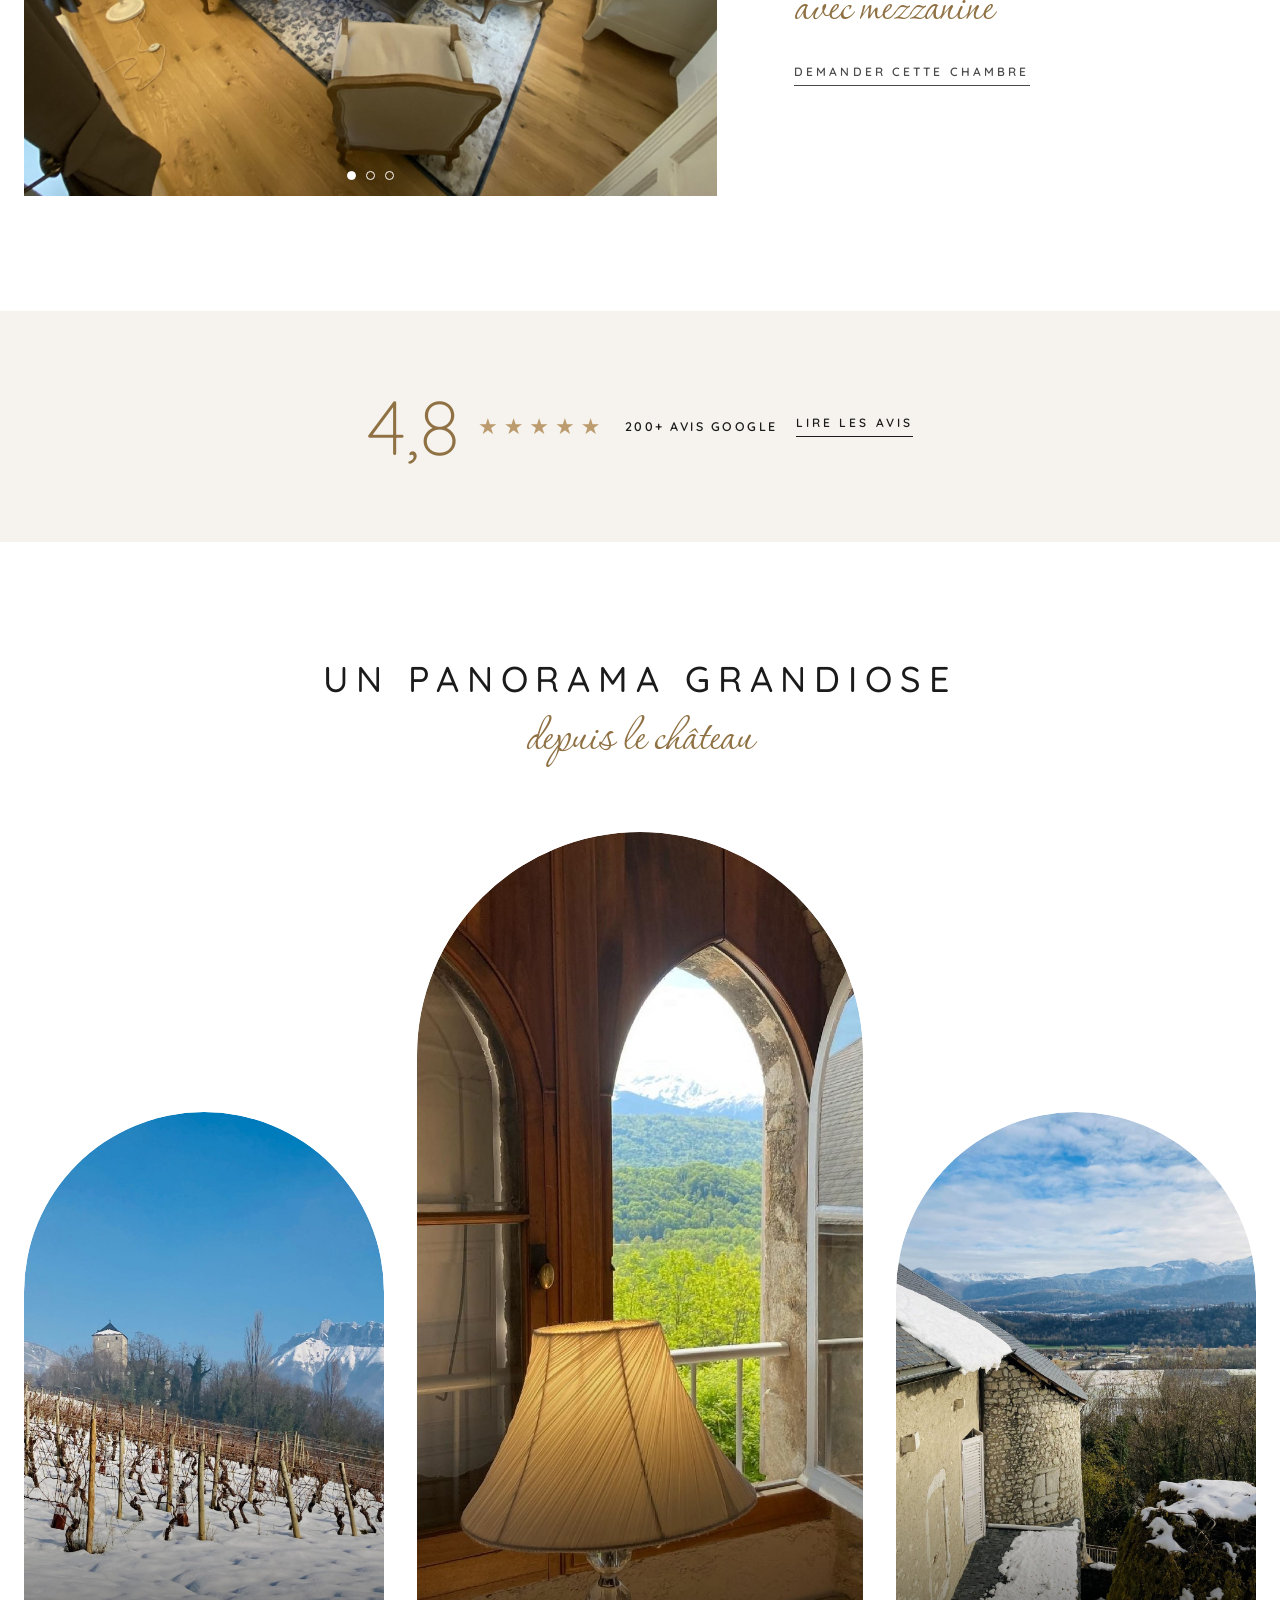
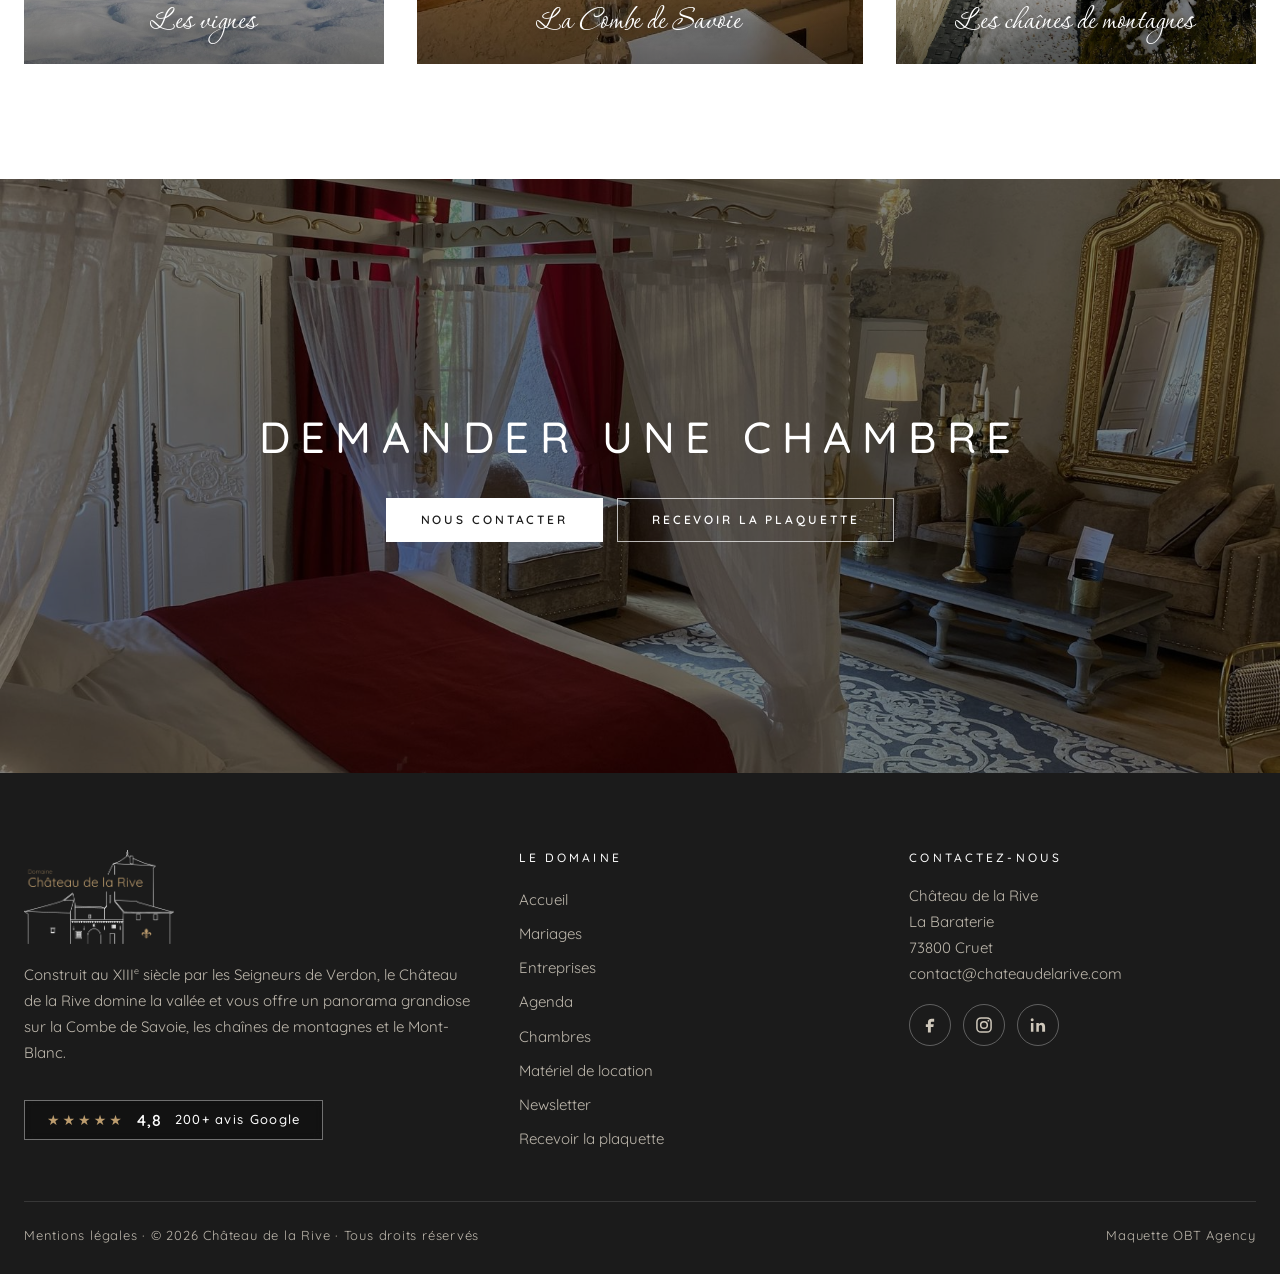
==== commit 2d4205e1: "Mise à jour de la maquette Co-Authored-By: Claude Sonnet 5.5 <noreply@anthropic.com>" ====
--- a/chambres.html
+++ b/chambres.html
@@ -11,7 +11,7 @@
 <link rel="preconnect" href="https://fonts.googleapis.com">
 <link rel="preconnect" href="https://fonts.gstatic.com" crossorigin>
 <link href="https://fonts.googleapis.com/css2?family=Corinthia:wght@400&family=Quicksand:wght@300;400;500;600;700&display=swap" rel="stylesheet">
-<link rel="stylesheet" href="css/style.css?v=b36e5153">
+<link rel="stylesheet" href="css/style.css?v=cfc4bab1">
 </head>
 <body>
 <a class="visuellement-cache" href="#contenu">Aller au contenu</a>
@@ -26,12 +26,13 @@
       <li><div class="menu-plein__ligne"><a href="mariages.html">Mariages</a></div></li>
       <li><div class="menu-plein__ligne"><a href="entreprises.html">Entreprises</a></div></li>
       <li><div class="menu-plein__ligne"><a href="evenements.html">Agenda</a></div></li>
-      <li><div class="menu-plein__ligne"><a href="chambres.html">Chambres</a></div></li>
+      <li><div class="menu-plein__ligne"><a href="chambres.html" class="est-courant" aria-current="page">Chambres</a></div></li>
+      <li><div class="menu-plein__ligne"><a href="materiel.html">Matériel de location</a></div></li>
       <li><div class="menu-plein__ligne"><a href="contact.html">Contact</a><button class="menu-plein__bascule" type="button" aria-expanded="false" aria-label="Afficher le sous-menu Contact"><svg viewBox="0 0 14 14" aria-hidden="true"><path d="M2 4.5l5 5 5-5"/></svg></button></div><ul class="menu-plein__sous"><li><a href="contact.html">Nous contacter</a></li><li><a href="plaquette.html">Recevoir la plaquette</a></li></ul></li>
   </ul>
   <div class="menu-plein__pied">
     <p><a href="mailto:contact@chateaudelarive.com">contact@chateaudelarive.com</a><br>En cas d’urgence uniquement : <a href="tel:+33188243990">01 88 24 39 90</a></p>
-    <div class="menu-plein__rangee"><a class="note-heros note-heros--menu" href="https://www.google.com/maps?cid=9790964212091416445" target="_blank" rel="noopener" aria-label="Note de 4,8 sur 5, 200+ avis Google : ouvrir la fiche Google"><span class="etoiles" aria-hidden="true">★★★★★</span><strong>4,8</strong><span>200+ avis Google</span></a><a class="note-heros note-heros--menu note-heros--news" href="evenements.html#newsletter">Newsletter</a></div>
+    <div class="menu-plein__rangee"><a class="note-heros note-heros--menu" href="https://www.google.com/maps?cid=9790964212091416445" target="_blank" rel="noopener" aria-label="Note de 4,8 sur 5, 200+ avis Google : ouvrir la fiche Google"><span class="etoiles" aria-hidden="true">★★★★★</span><strong>4,8</strong><span>200+ avis Google</span></a><a class="note-heros note-heros--menu note-heros--news" href="newsletter.html">Newsletter</a></div>
   </div>
 </nav>
 <aside class="colonne-icones" aria-label="Accès rapides">
@@ -46,6 +47,23 @@
   <div class="heros__contenu"><h1>Les chambres</h1><p class="heros__sous">4 chambres et 12 couchages</p><a class="note-heros" href="https://www.google.com/maps?cid=9790964212091416445" target="_blank" rel="noopener" aria-label="Note de 4,8 sur 5, 200+ avis Google : ouvrir la fiche Google"><span class="etoiles" aria-hidden="true">★★★★★</span><strong>4,8</strong><span>200+ avis Google</span></a></div>
 </section>
 
+<section class="section section--sable reserver" id="reserver">
+  <div class="envelop">
+    <div class="tete apparait"><h2>Réserver une chambre</h2><p class="script">ou l’inclure dans votre événement</p></div>
+    <div class="reserver__cartes">
+      <article class="reserver__carte apparait apparait--1">
+        <h3>Chambre d’hôtes</h3>
+        <p>Réservez une chambre pour vous, ou offrez un séjour au château.</p>
+        <div class="rangee-boutons"><a class="bouton bouton--plein" href="https://widget.holiduhost.com/widget/22623799-2822-459c-be99-b957ccf618b5?standalone=1" target="_blank" rel="noopener">Réserver</a><a class="bouton" href="contact.html?sujet=autre&amp;msg=cadeau#formulaire">Offrir un bon cadeau</a></div>
+      </article>
+      <article class="reserver__carte apparait apparait--2">
+        <h3>Pour votre événement</h3>
+        <p>Les chambres peuvent être incluses dans votre mariage ou votre séminaire, selon l’offre choisie.</p>
+        <div class="rangee-boutons"><a class="bouton" href="mariages.html#formules">Mariages</a><a class="bouton" href="entreprises.html">Séminaires</a></div>
+      </article>
+    </div>
+  </div>
+</section>
 <section class="section chambre-section" id="chambre-01">
   <div class="envelop chambre-section__grille">
     <div class="carrousel apparait" data-carrousel data-zoom>
@@ -62,7 +80,7 @@
     </div>
   </div>
 </section>
-<section class="section chambre-section" id="chambre-02">
+<section class="section section--sable chambre-section" id="chambre-02">
   <div class="envelop chambre-section__grille chambre-section__grille--inverse">
     <div class="carrousel apparait" data-carrousel data-zoom>
       <div class="carrousel__piste"><figure class="carrousel__slide"><img src="images/chambre-moderne.jpg" alt="Chambre double au mur sombre et aux rideaux rouges" loading="lazy"></figure><figure class="carrousel__slide"><img src="images/chambre-sobre.jpg" alt="Chambre double sobre aux poutres apparentes" loading="lazy"></figure><figure class="carrousel__slide"><img src="images/chambre-fauteuils.jpg" alt="Coin salon avec fauteuils et lampe" loading="lazy"></figure></div>
@@ -94,13 +112,6 @@
     </div>
   </div>
 </section><section class="bande-note"><div class="envelop apparait"><a class="avis-resume" href="https://www.google.com/maps?cid=9790964212091416445" target="_blank" rel="noopener" aria-label="Lire les 200+ avis Google"><strong>4,8</strong><span class="etoiles" aria-hidden="true">★★★★★</span><span class="avis-resume__txt">200+ avis Google</span><span class="lien">Lire les avis</span></a></div></section>
-<section class="section section--sable reserver" id="reserver">
-  <div class="etroit apparait">
-    <div class="tete apparait"><h2>Réserver une chambre</h2></div>
-    <p class="enonce">Les chambres peuvent être incluses dans vos événements selon l’offre choisie.</p>
-    <div class="rangee-boutons"><a class="bouton bouton--plein" href="https://widget.holiduhost.com/widget/22623799-2822-459c-be99-b957ccf618b5?standalone=1" target="_blank" rel="noopener">Réserver</a><a class="bouton" href="contact.html?sujet=autre&amp;msg=cadeau#formulaire">Offrir un bon cadeau</a></div>
-  </div>
-</section>
 <section class="section vues">
   <div class="envelop">
     <div class="tete apparait"><h2>Un panorama grandiose</h2><p class="script">depuis le château</p></div>
@@ -138,6 +149,7 @@
           <li><a href="evenements.html">Agenda</a></li>
           <li><a href="chambres.html">Chambres</a></li>
           <li><a href="materiel.html">Matériel de location</a></li>
+          <li><a href="newsletter.html">Newsletter</a></li>
           <li><a href="plaquette.html">Recevoir la plaquette</a></li>
         </ul>
       </div>
@@ -154,6 +166,6 @@
   </div>
 </footer>
 <dialog class="visionneuse" aria-label="Photo en grand"><button class="v-fermer" type="button" aria-label="Fermer">×</button><button class="v-prec" type="button" aria-label="Photo précédente">‹</button><img src="" alt=""><button class="v-suiv" type="button" aria-label="Photo suivante">›</button></dialog>
-<script src="js/main.js?v=b36e5153"></script>
+<script src="js/main.js?v=cfc4bab1"></script>
 </body>
 </html>
--- a/css/style.css
+++ b/css/style.css
@@ -619,3 +619,29 @@
 @media (max-width: 860px) { .rangee-photos { grid-template-columns: 1fr; } }
 
 body { overflow-x: clip; }
+
+/* 12. Retours du 30/10/2026 (suite) -------------------------------------- */
+.menu-plein__ligne > a.est-courant { outline: 1px solid var(--or); outline-offset: 6px; color: var(--or); }
+.menu-plein__ligne > a:focus-visible { outline: 1px solid var(--or); outline-offset: 6px; }
+.menu-ouvert .menu-plein__liste > li:nth-child(7) { transition-delay: .55s; }
+.bande-avis { background: var(--noir); color: #fff; overflow: hidden; padding: 26px 0; }
+.bande-avis__piste { list-style: none; margin: 0; padding: 0; display: flex; gap: 0; width: max-content; }
+.bande-avis__piste.est-anime { animation: defile-avis 70s linear infinite; }
+.bande-avis:hover .bande-avis__piste { animation-play-state: paused; }
+.bande-avis li { display: flex; flex-direction: column; align-items: center; gap: 6px; padding: 0 clamp(28px, 4vw, 64px); border-right: 1px solid rgba(255,255,255,.2); white-space: nowrap; }
+.bande-avis .etoiles { margin: 0; font-size: 12px; letter-spacing: 4px; }
+.bande-avis q { quotes: none; font: 300 clamp(20px, 2.2vw, 30px)/1.3 var(--f-script, var(--f-texte)); font-family: var(--f-script); font-size: clamp(30px, 3vw, 42px); }
+.bande-avis cite { font: 600 11px/1.4 var(--f-texte); letter-spacing: .22em; text-transform: uppercase; font-style: normal; color: #cfc8bb; }
+@keyframes defile-avis { to { transform: translateX(-50%); } }
+@media (prefers-reduced-motion: reduce) { .bande-avis__piste { flex-wrap: wrap; width: auto; justify-content: center; row-gap: 22px; } }
+.reserver__cartes { display: grid; grid-template-columns: repeat(2, 1fr); gap: clamp(18px, 3vw, 44px); max-width: 1000px; margin: 0 auto; }
+.reserver__carte { background: #fff; border: 1px solid rgba(176,141,87,.35); padding: clamp(26px, 3.4vw, 48px); text-align: center; }
+.reserver__carte h3 { font-size: 15px; letter-spacing: .18em; text-transform: uppercase; margin-bottom: 12px; }
+.reserver__carte p { margin: 0; }
+.fiche-formulaire--centre { max-width: 620px; margin-left: auto; margin-right: auto; text-align: center; }
+.formulaire--centre { display: flex; flex-direction: column; align-items: center; gap: 22px; text-align: center; }
+.formulaire--centre > div { width: 100%; }
+.formulaire--centre input[type="email"] { text-align: center; }
+.formulaire--centre .case { justify-content: center; text-align: center; align-items: center; }
+.newsletter .rangee-boutons { margin-top: 28px; }
+@media (max-width: 860px) { .reserver__cartes { grid-template-columns: 1fr; } .bande-avis q { font-size: 28px; } }
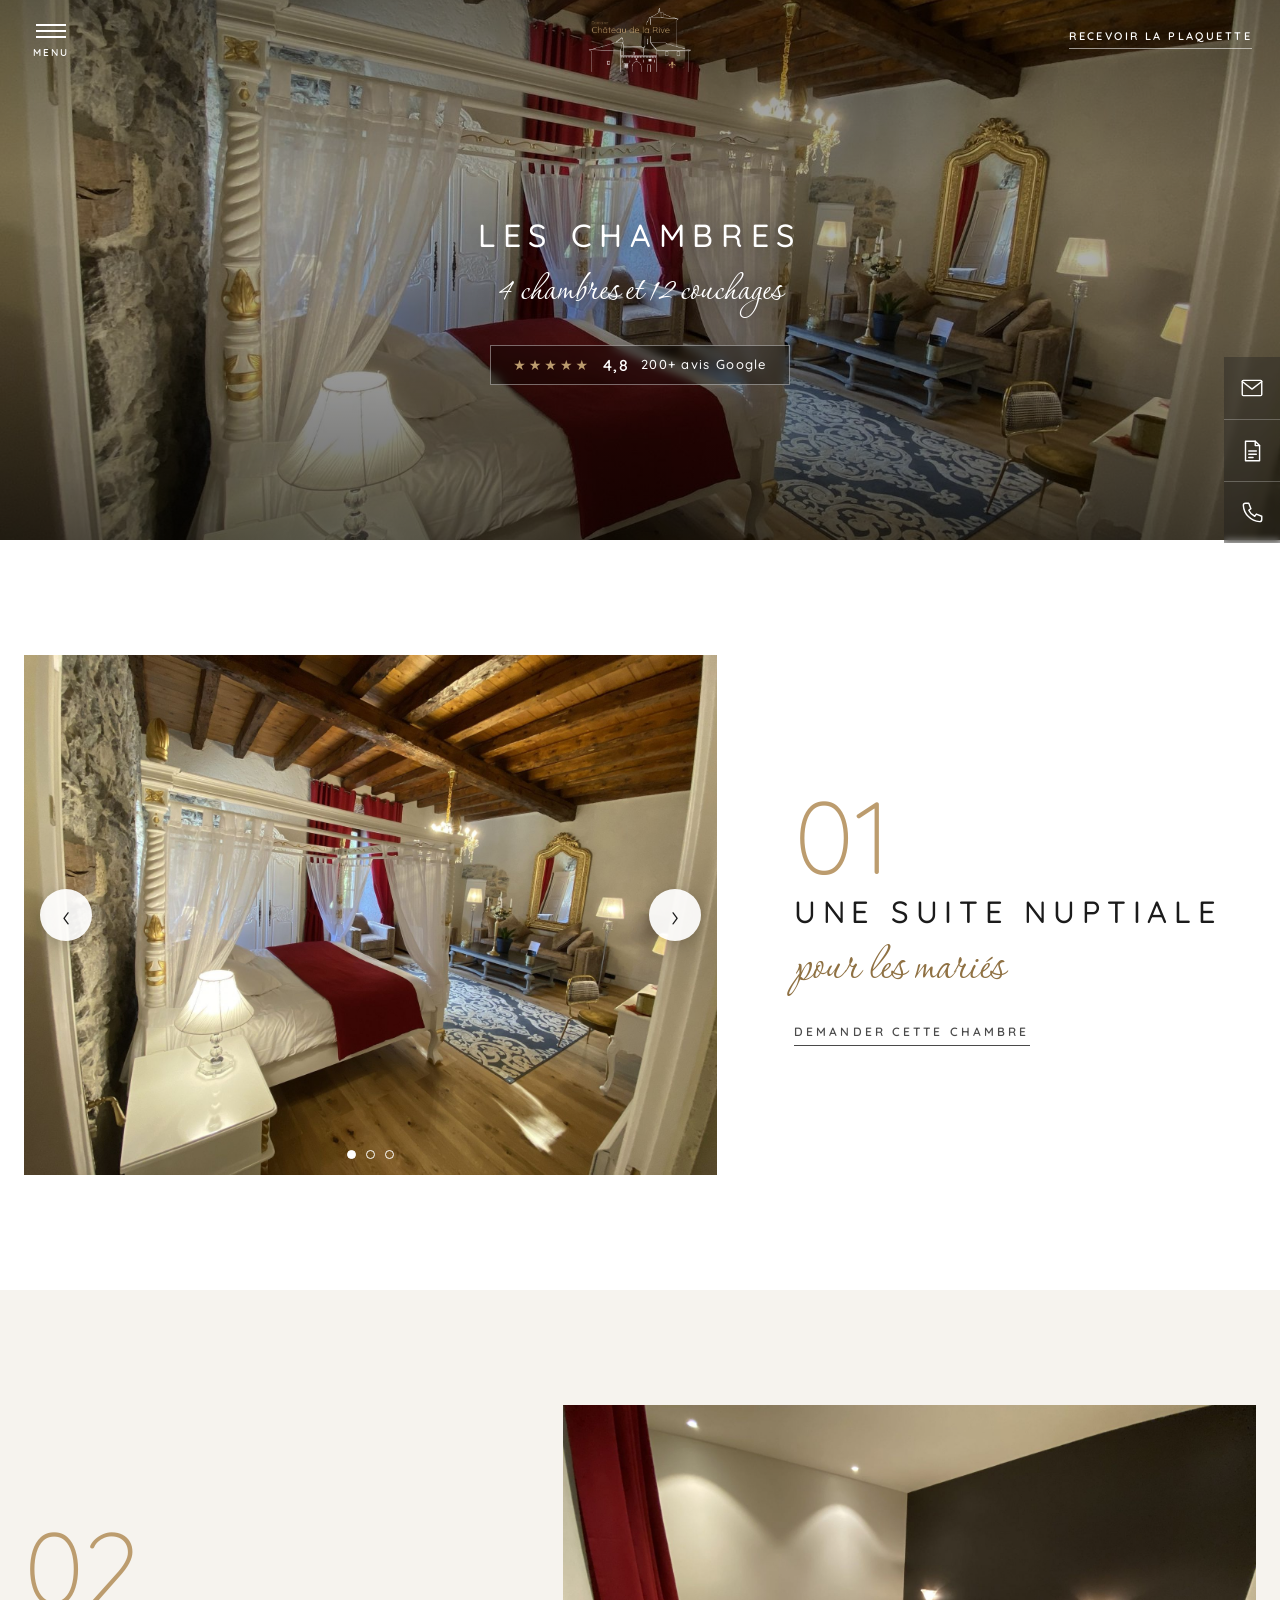
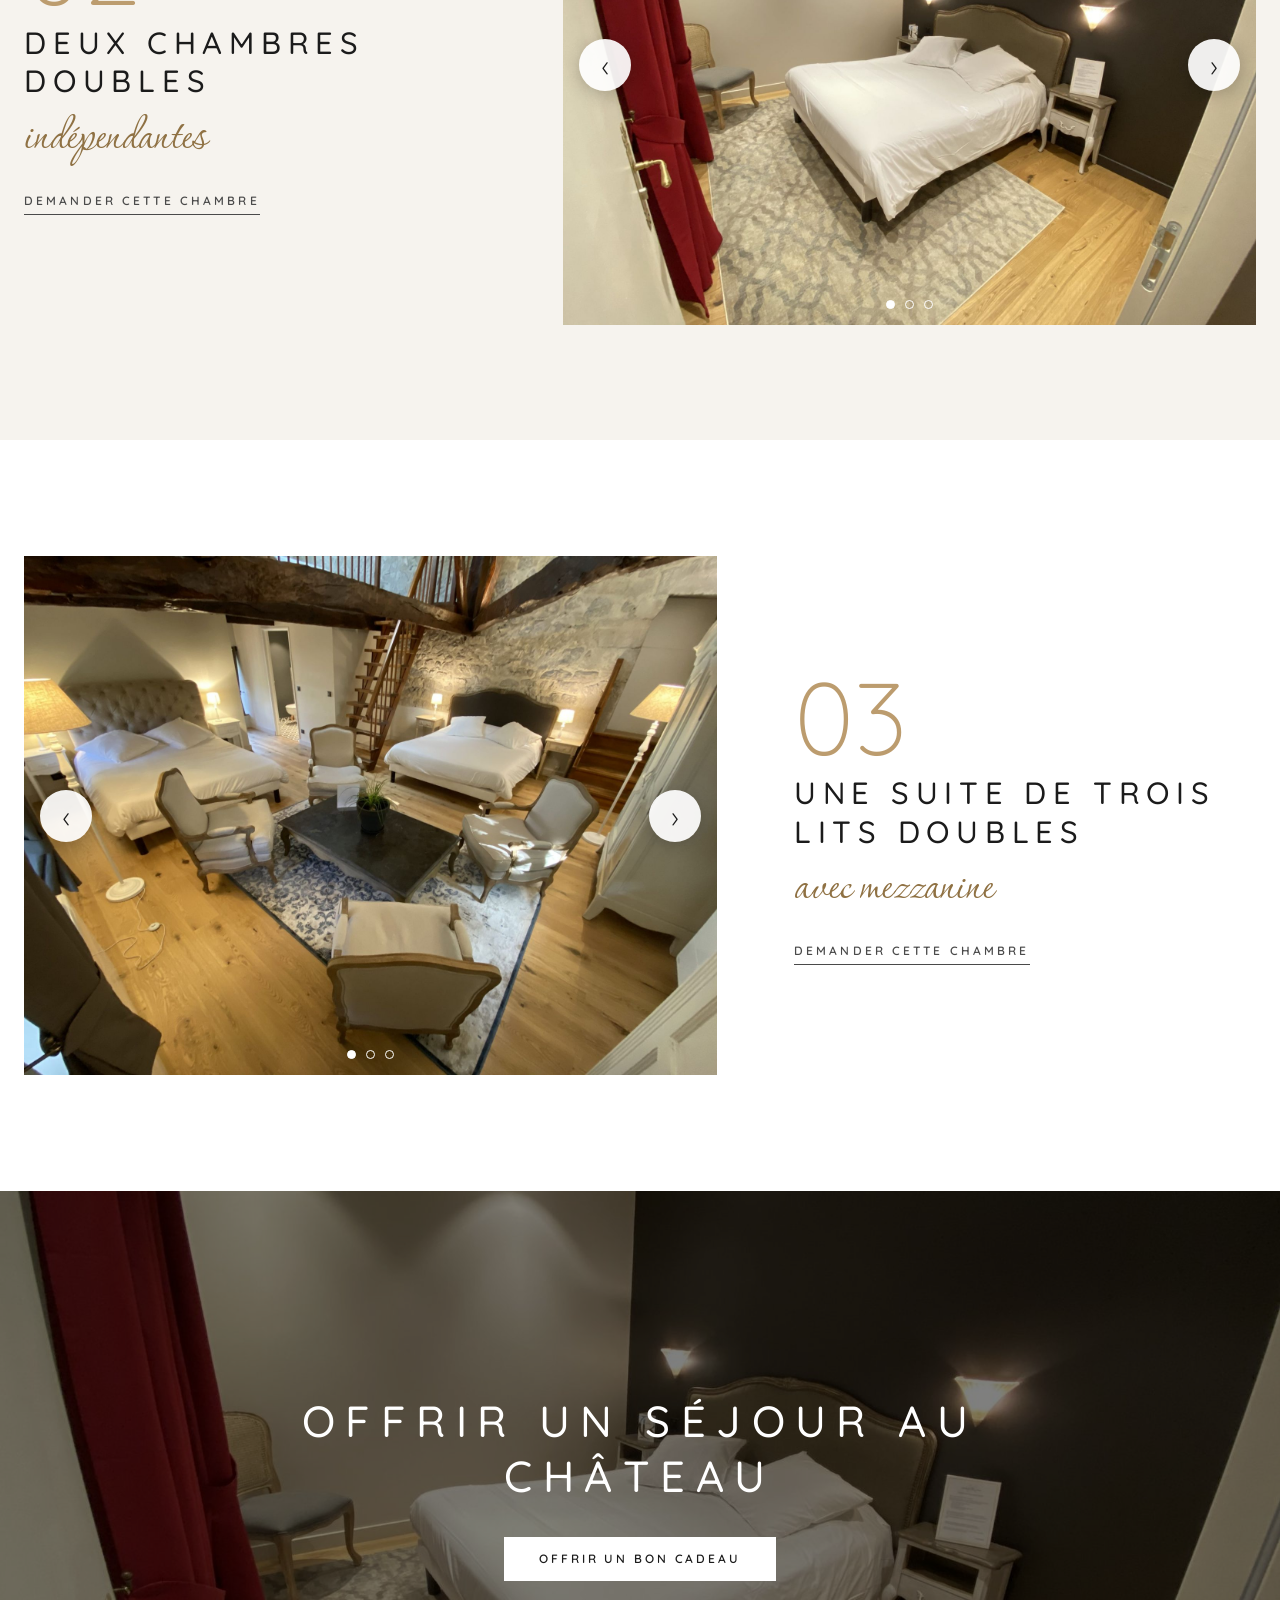
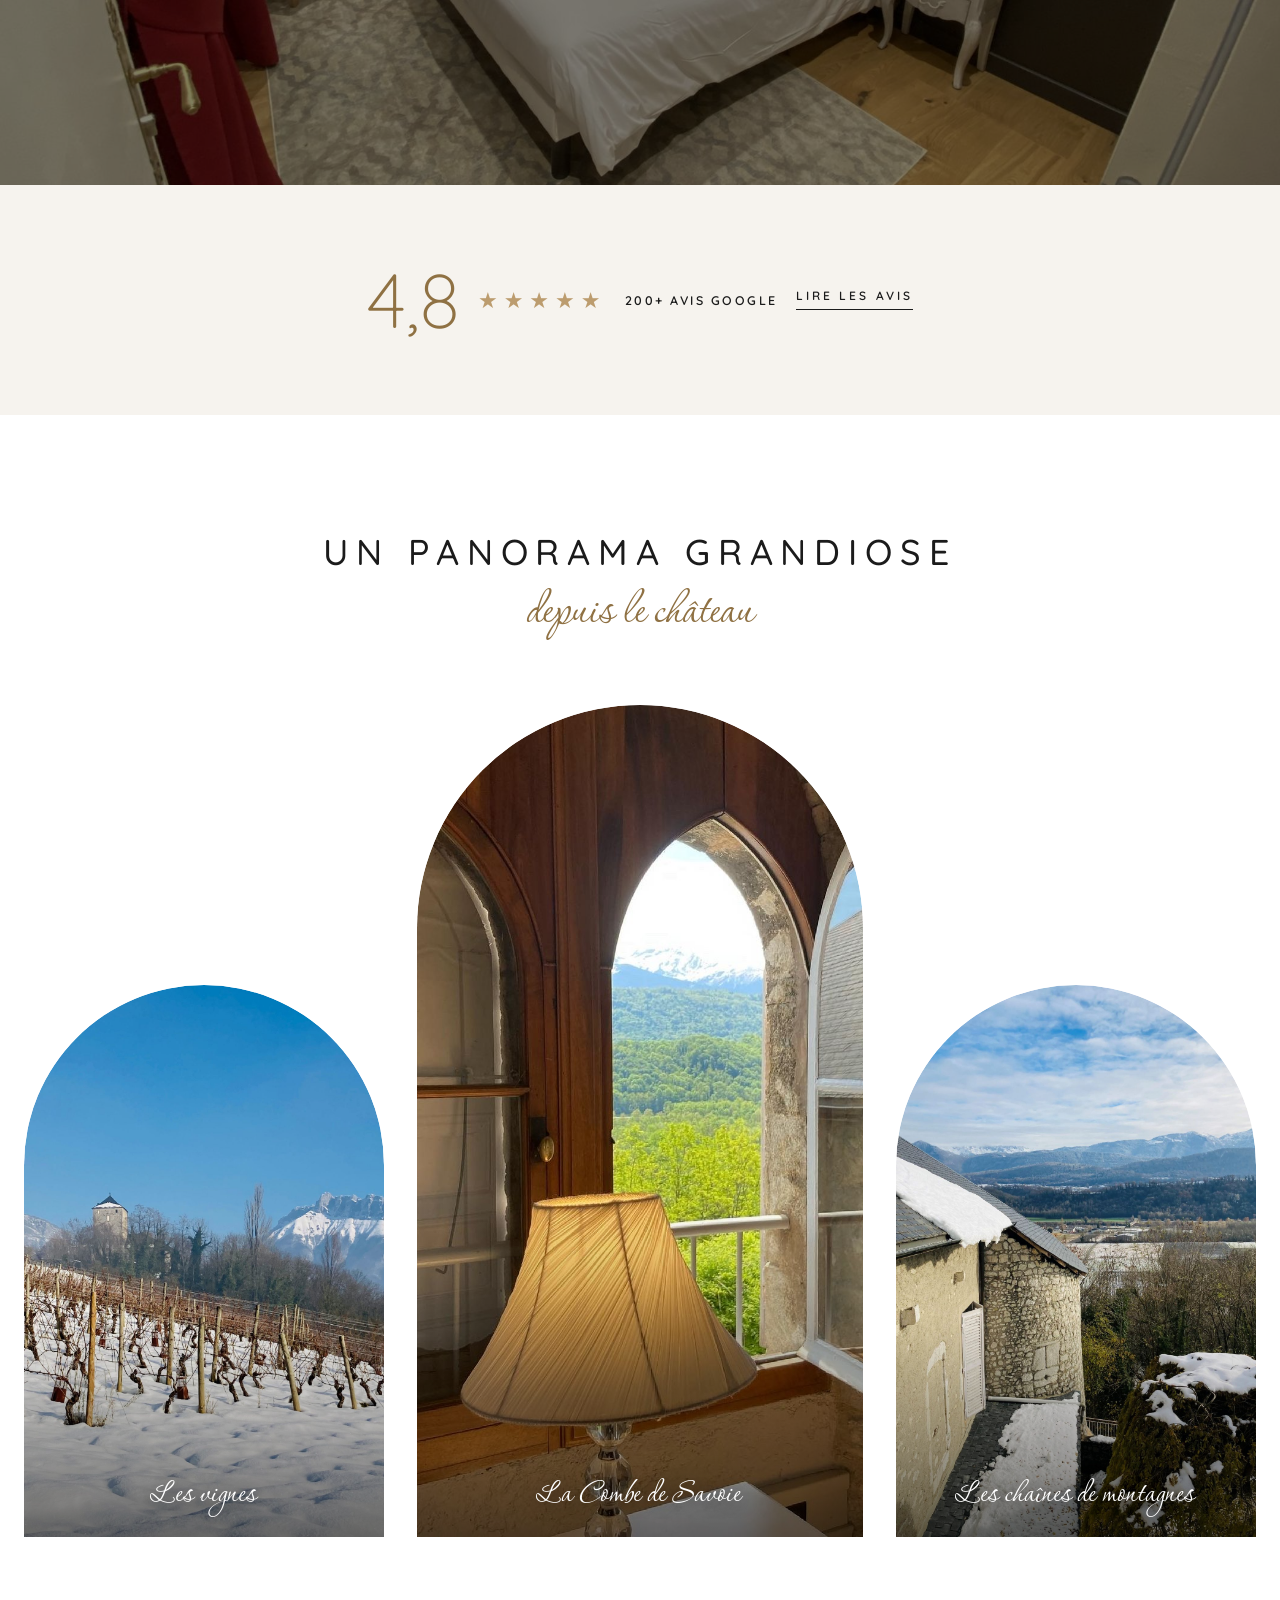
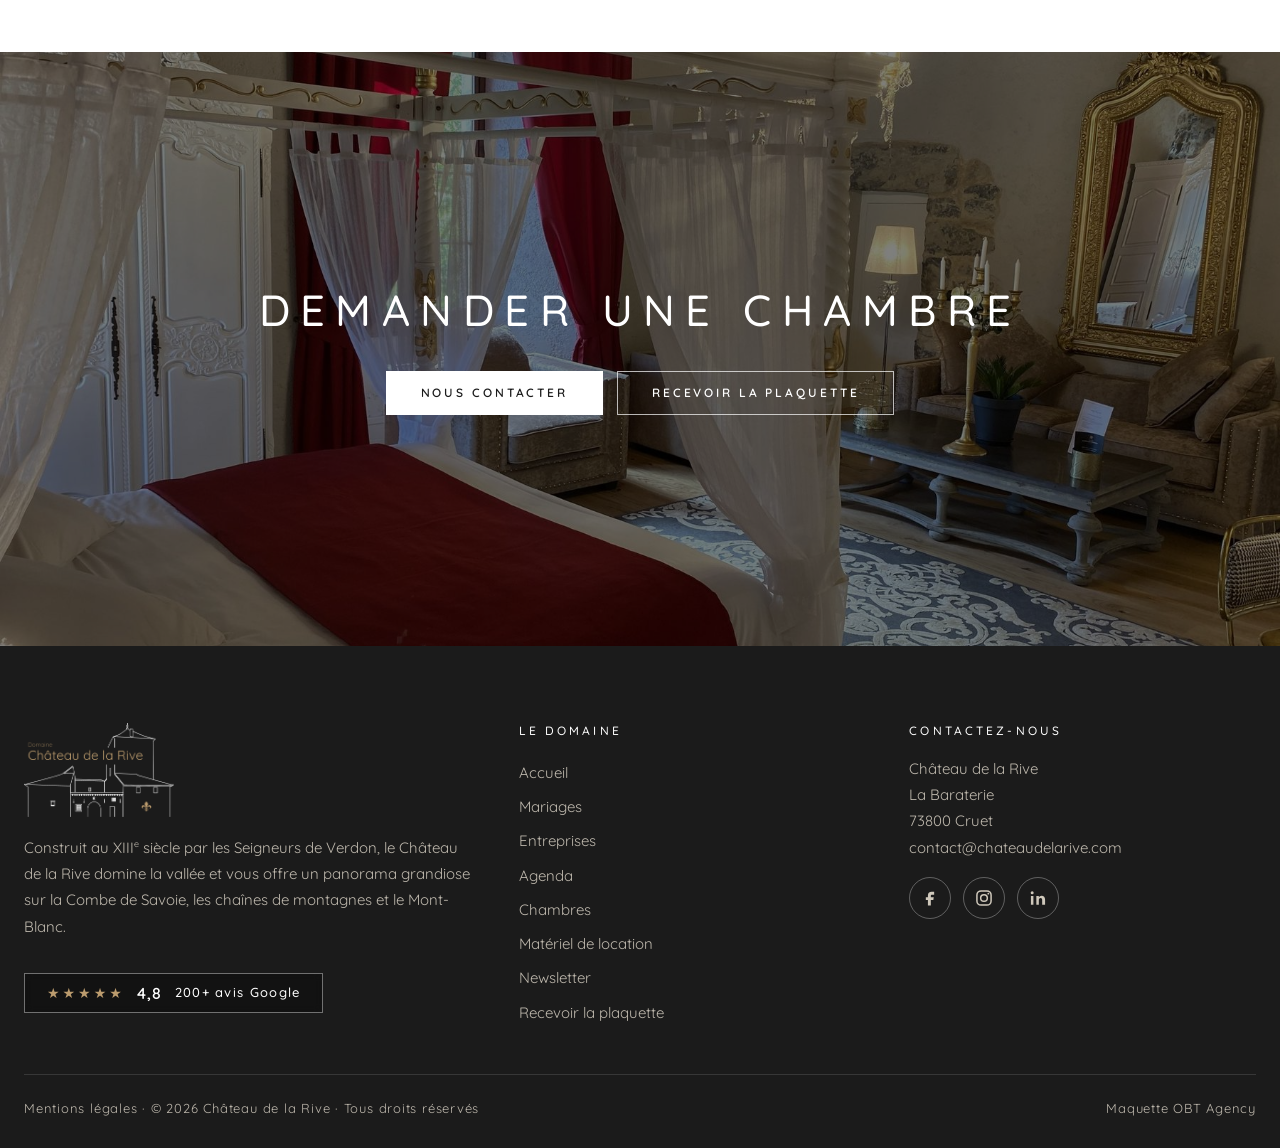
==== commit 8522fffa: "Mise à jour de la maquette Co-Authored-By: Claude Sonnet 5.5 <noreply@anthropic.com>" ====
--- a/chambres.html
+++ b/chambres.html
@@ -11,7 +11,7 @@
 <link rel="preconnect" href="https://fonts.googleapis.com">
 <link rel="preconnect" href="https://fonts.gstatic.com" crossorigin>
 <link href="https://fonts.googleapis.com/css2?family=Corinthia:wght@400&family=Quicksand:wght@300;400;500;600;700&display=swap" rel="stylesheet">
-<link rel="stylesheet" href="css/style.css?v=cfc4bab1">
+<link rel="stylesheet" href="css/style.css?v=830463cf">
 </head>
 <body>
 <a class="visuellement-cache" href="#contenu">Aller au contenu</a>
@@ -44,26 +44,9 @@
 <main>
 <section class="heros heros--court heros--bas">
   <div class="heros__fond"><img src="images/chambre-nuptiale.jpg" alt="La suite nuptiale, lit à baldaquin et miroir doré" fetchpriority="high"></div>
-  <div class="heros__contenu"><h1>Les chambres</h1><p class="heros__sous">4 chambres et 12 couchages</p><a class="note-heros" href="https://www.google.com/maps?cid=9790964212091416445" target="_blank" rel="noopener" aria-label="Note de 4,8 sur 5, 200+ avis Google : ouvrir la fiche Google"><span class="etoiles" aria-hidden="true">★★★★★</span><strong>4,8</strong><span>200+ avis Google</span></a></div>
+  <div class="heros__contenu"><h1>Les chambres</h1><p class="heros__sous">4 chambres et 12 couchages</p><div class="notes-heros"><a class="note-heros" href="https://www.google.com/maps?cid=9790964212091416445" target="_blank" rel="noopener" aria-label="Note de 4,8 sur 5, 200+ avis Google : ouvrir la fiche Google"><span class="etoiles" aria-hidden="true">★★★★★</span><strong>4,8</strong><span>200+ avis Google</span></a></div></div>
 </section>
 
-<section class="section section--sable reserver" id="reserver">
-  <div class="envelop">
-    <div class="tete apparait"><h2>Réserver une chambre</h2><p class="script">ou l’inclure dans votre événement</p></div>
-    <div class="reserver__cartes">
-      <article class="reserver__carte apparait apparait--1">
-        <h3>Chambre d’hôtes</h3>
-        <p>Réservez une chambre pour vous, ou offrez un séjour au château.</p>
-        <div class="rangee-boutons"><a class="bouton bouton--plein" href="https://widget.holiduhost.com/widget/22623799-2822-459c-be99-b957ccf618b5?standalone=1" target="_blank" rel="noopener">Réserver</a><a class="bouton" href="contact.html?sujet=autre&amp;msg=cadeau#formulaire">Offrir un bon cadeau</a></div>
-      </article>
-      <article class="reserver__carte apparait apparait--2">
-        <h3>Pour votre événement</h3>
-        <p>Les chambres peuvent être incluses dans votre mariage ou votre séminaire, selon l’offre choisie.</p>
-        <div class="rangee-boutons"><a class="bouton" href="mariages.html#formules">Mariages</a><a class="bouton" href="entreprises.html">Séminaires</a></div>
-      </article>
-    </div>
-  </div>
-</section>
 <section class="section chambre-section" id="chambre-01">
   <div class="envelop chambre-section__grille">
     <div class="carrousel apparait" data-carrousel data-zoom>
@@ -110,6 +93,13 @@
       <p class="script">avec mezzanine</p>
       <a class="lien" href="contact.html">Demander cette chambre</a>
     </div>
+  </div>
+</section>
+<section class="cta-photo offrir" id="offrir">
+  <img src="images/chambre-moderne.jpg" alt="Chambre double au mur sombre et aux rideaux rouges" loading="lazy">
+  <div class="etroit apparait">
+    <h2>Offrir un séjour au château</h2>
+    <div class="rangee-boutons"><a class="bouton bouton--blanc" href="contact.html?sujet=autre&amp;msg=cadeau#formulaire">Offrir un bon cadeau</a></div>
   </div>
 </section><section class="bande-note"><div class="envelop apparait"><a class="avis-resume" href="https://www.google.com/maps?cid=9790964212091416445" target="_blank" rel="noopener" aria-label="Lire les 200+ avis Google"><strong>4,8</strong><span class="etoiles" aria-hidden="true">★★★★★</span><span class="avis-resume__txt">200+ avis Google</span><span class="lien">Lire les avis</span></a></div></section>
 <section class="section vues">
@@ -166,6 +156,6 @@
   </div>
 </footer>
 <dialog class="visionneuse" aria-label="Photo en grand"><button class="v-fermer" type="button" aria-label="Fermer">×</button><button class="v-prec" type="button" aria-label="Photo précédente">‹</button><img src="" alt=""><button class="v-suiv" type="button" aria-label="Photo suivante">›</button></dialog>
-<script src="js/main.js?v=cfc4bab1"></script>
+<script src="js/main.js?v=830463cf"></script>
 </body>
 </html>
--- a/css/style.css
+++ b/css/style.css
@@ -645,3 +645,17 @@
 .formulaire--centre .case { justify-content: center; text-align: center; align-items: center; }
 .newsletter .rangee-boutons { margin-top: 28px; }
 @media (max-width: 860px) { .reserver__cartes { grid-template-columns: 1fr; } .bande-avis q { font-size: 28px; } }
+.notes-heros { display: flex; flex-wrap: wrap; gap: 12px; justify-content: center; align-items: center; }
+.notes-heros .note-heros { margin-top: 30px; }
+@media (max-width: 560px) { .notes-heros .note-heros { margin-top: 14px; } }
+
+/* 13. Retours du 31/10/2026 ------------------------------------------------ */
+.univers-section { position: relative; overflow: hidden; }
+.univers-section__fond { position: absolute; inset: 0; width: 100%; height: 100%; object-fit: cover; z-index: 0; }
+.univers-section::before { content: ""; position: absolute; inset: 0; background: rgba(0,0,0,.52); z-index: 1; }
+.univers-section .envelop { position: relative; z-index: 2; }
+.univers-section .tete h2, .univers-section .tete .script, .univers-section .tete .phrase { color: #fff; }
+.univers .univers__case { background: #fff; color: var(--noir); padding: clamp(26px, 3vw, 40px); text-align: left; }
+.univers .univers__case h3 { text-align: center; margin-bottom: 14px; }
+.univers .univers__case p { margin: 0; }
+.coverflow__carte--clone { pointer-events: none; cursor: default; }
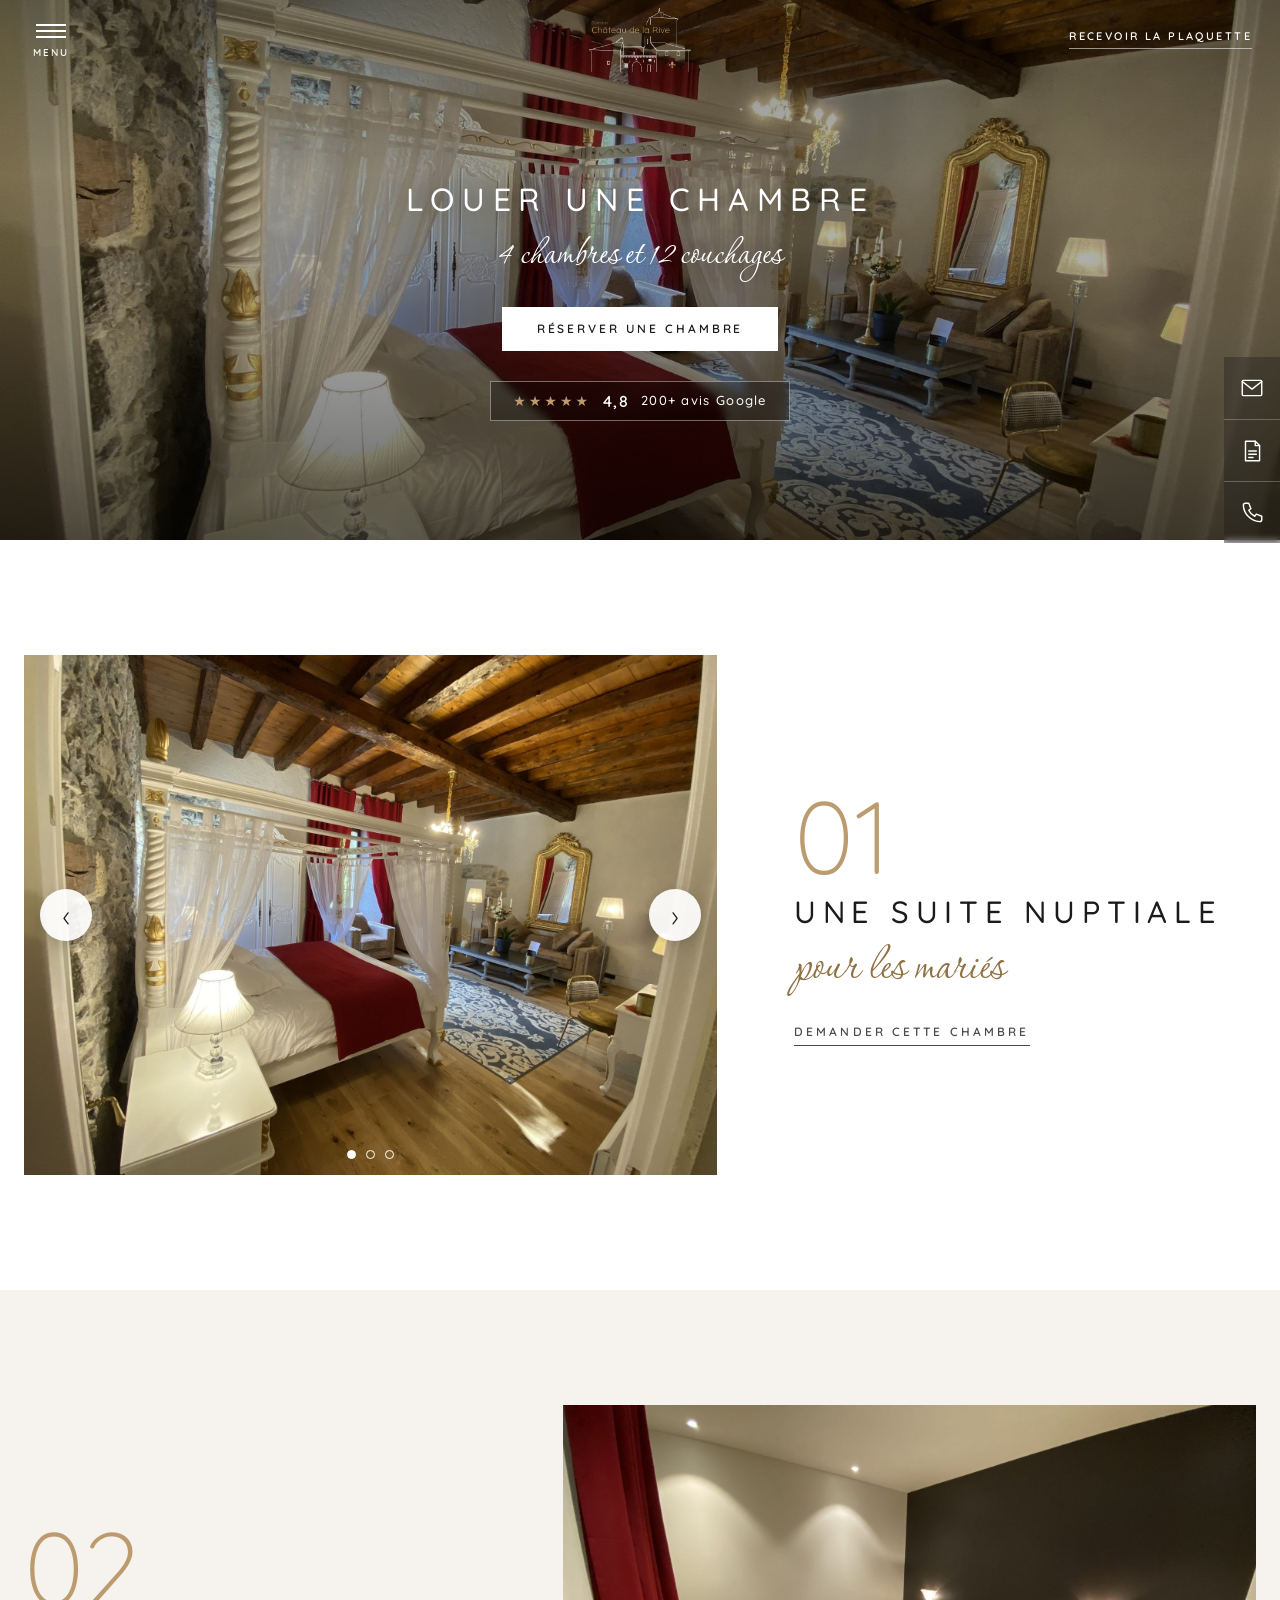
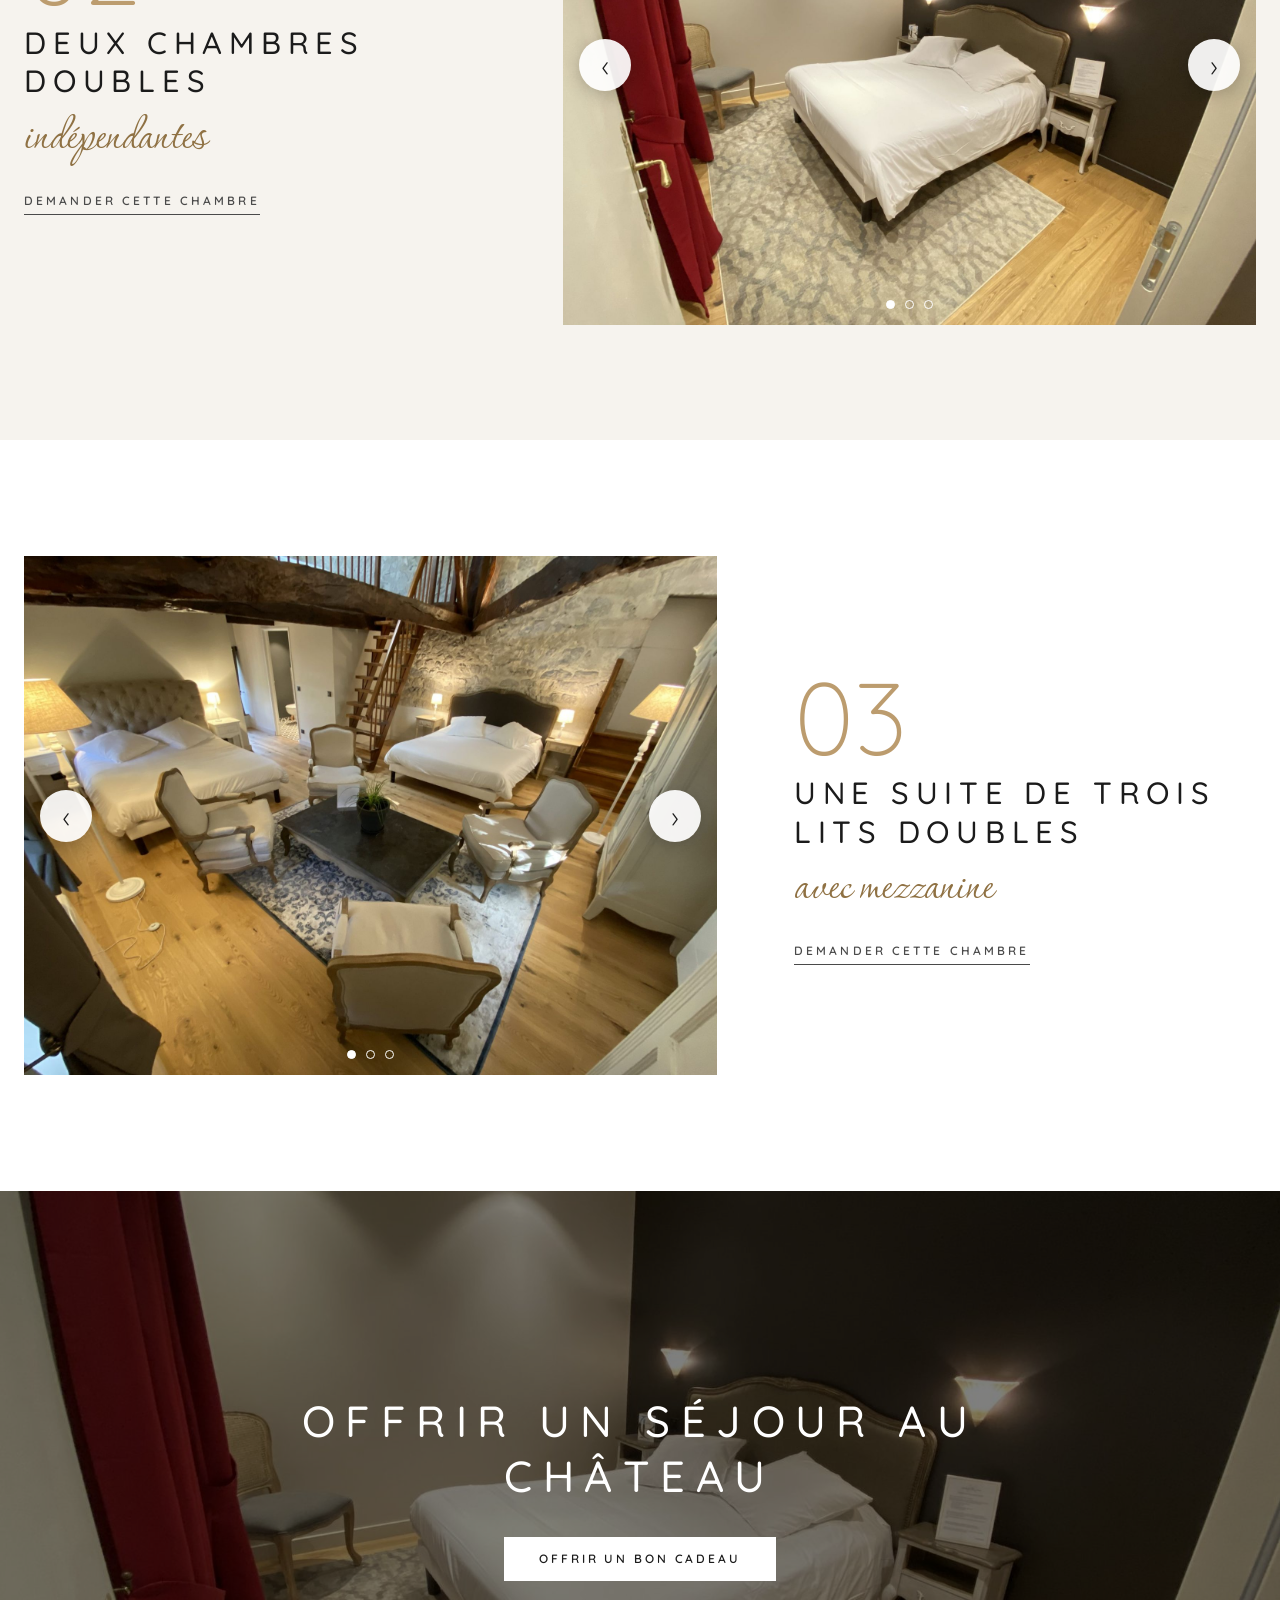
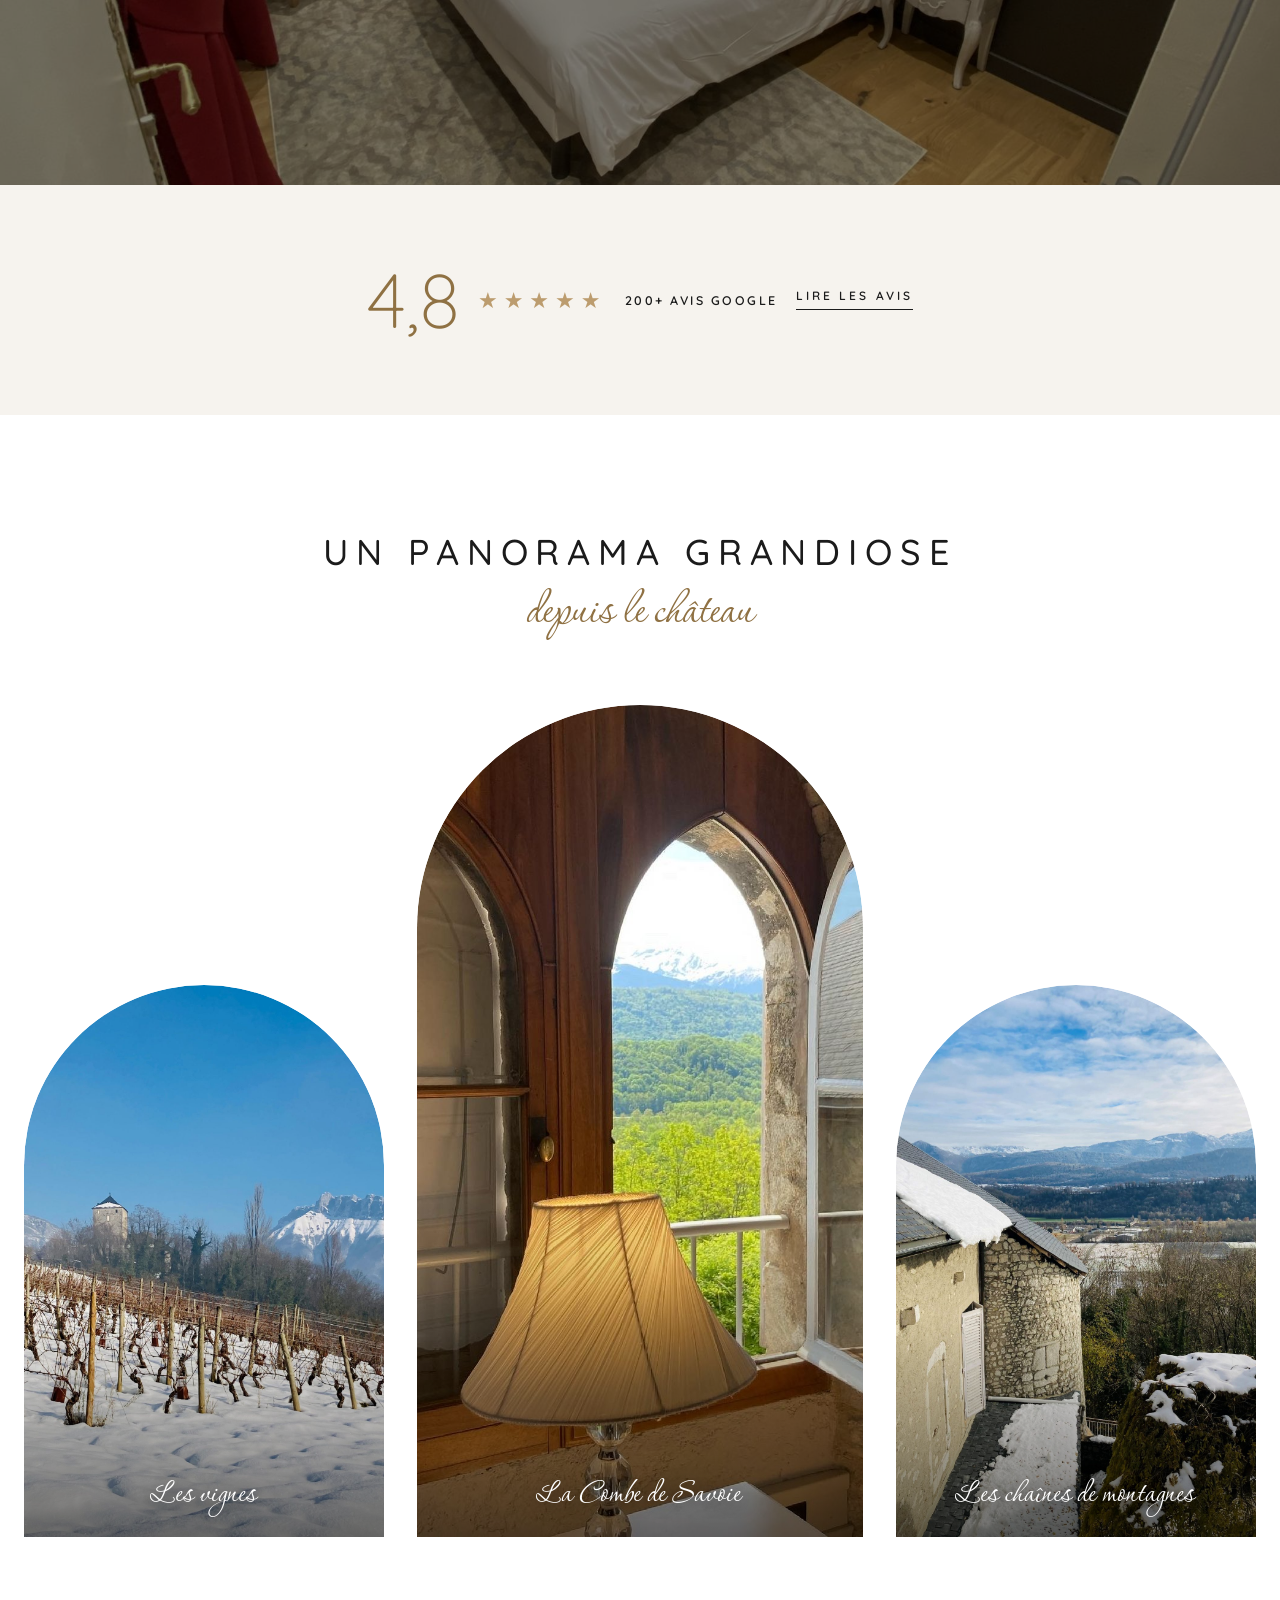
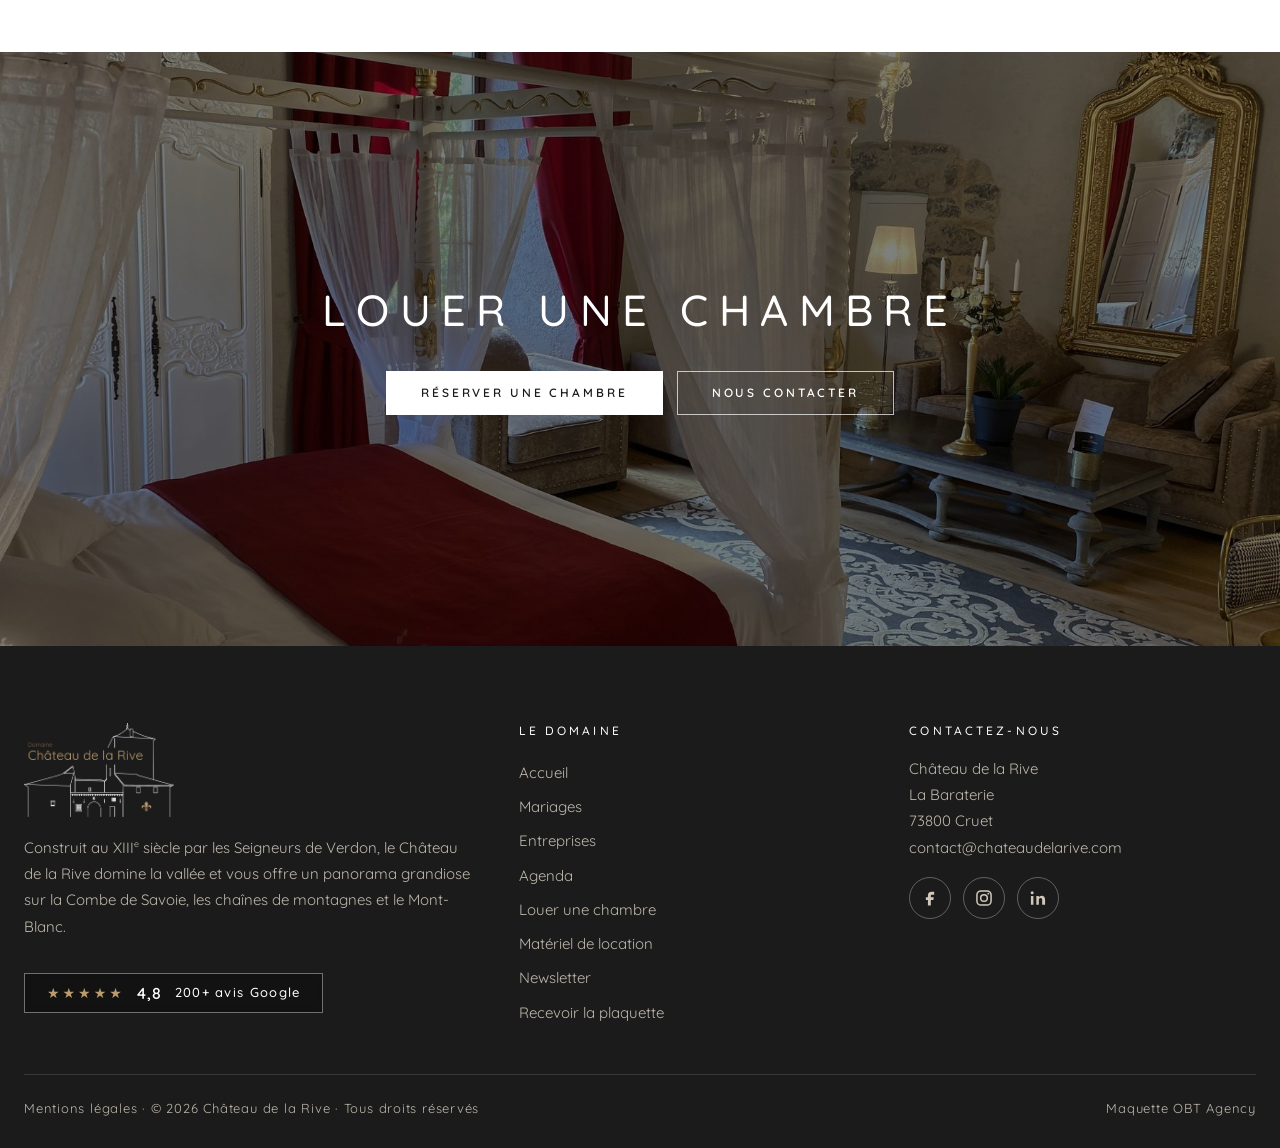
==== commit 28707ccb: "Mise à jour de la maquette Co-Authored-By: Claude Sonnet 5.5 <noreply@anthropic.com>" ====
--- a/chambres.html
+++ b/chambres.html
@@ -4,14 +4,14 @@
 <meta charset="utf-8">
 <meta name="robots" content="noindex, nofollow">
 <meta name="viewport" content="width=device-width, initial-scale=1">
-<title>Les chambres | Château de la Rive à Cruet en Savoie</title>
-<meta name="description" content="4 chambres et 12 couchages au Château de la Rive : une suite nuptiale, deux chambres doubles indépendantes et une suite de trois lits doubles avec mezzanine.">
+<title>Louer une chambre | Château de la Rive à Cruet en Savoie</title>
+<meta name="description" content="Louer une chambre au Château de la Rive : 4 chambres et 12 couchages, avec une suite nuptiale, deux chambres doubles indépendantes et une suite de trois lits doubles avec mezzanine.">
 <meta name="theme-color" content="#1b1b1b">
 <link rel="icon" href="images/picto-chateau.png">
 <link rel="preconnect" href="https://fonts.googleapis.com">
 <link rel="preconnect" href="https://fonts.gstatic.com" crossorigin>
 <link href="https://fonts.googleapis.com/css2?family=Corinthia:wght@400&family=Quicksand:wght@300;400;500;600;700&display=swap" rel="stylesheet">
-<link rel="stylesheet" href="css/style.css?v=830463cf">
+<link rel="stylesheet" href="css/style.css?v=7c0890ce">
 </head>
 <body>
 <a class="visuellement-cache" href="#contenu">Aller au contenu</a>
@@ -26,7 +26,7 @@
       <li><div class="menu-plein__ligne"><a href="mariages.html">Mariages</a></div></li>
       <li><div class="menu-plein__ligne"><a href="entreprises.html">Entreprises</a></div></li>
       <li><div class="menu-plein__ligne"><a href="evenements.html">Agenda</a></div></li>
-      <li><div class="menu-plein__ligne"><a href="chambres.html" class="est-courant" aria-current="page">Chambres</a></div></li>
+      <li><div class="menu-plein__ligne"><a href="chambres.html" class="est-courant" aria-current="page">Louer une chambre</a></div></li>
       <li><div class="menu-plein__ligne"><a href="materiel.html">Matériel de location</a></div></li>
       <li><div class="menu-plein__ligne"><a href="contact.html">Contact</a><button class="menu-plein__bascule" type="button" aria-expanded="false" aria-label="Afficher le sous-menu Contact"><svg viewBox="0 0 14 14" aria-hidden="true"><path d="M2 4.5l5 5 5-5"/></svg></button></div><ul class="menu-plein__sous"><li><a href="contact.html">Nous contacter</a></li><li><a href="plaquette.html">Recevoir la plaquette</a></li></ul></li>
   </ul>
@@ -44,7 +44,7 @@
 <main>
 <section class="heros heros--court heros--bas">
   <div class="heros__fond"><img src="images/chambre-nuptiale.jpg" alt="La suite nuptiale, lit à baldaquin et miroir doré" fetchpriority="high"></div>
-  <div class="heros__contenu"><h1>Les chambres</h1><p class="heros__sous">4 chambres et 12 couchages</p><div class="notes-heros"><a class="note-heros" href="https://www.google.com/maps?cid=9790964212091416445" target="_blank" rel="noopener" aria-label="Note de 4,8 sur 5, 200+ avis Google : ouvrir la fiche Google"><span class="etoiles" aria-hidden="true">★★★★★</span><strong>4,8</strong><span>200+ avis Google</span></a></div></div>
+  <div class="heros__contenu"><h1>Louer une chambre</h1><p class="heros__sous">4 chambres et 12 couchages</p><div class="rangee-boutons"><a class="bouton bouton--blanc" href="https://widget.holiduhost.com/widget/22623799-2822-459c-be99-b957ccf618b5?standalone=1" target="_blank" rel="noopener">Réserver une chambre</a></div><div class="notes-heros"><a class="note-heros" href="https://www.google.com/maps?cid=9790964212091416445" target="_blank" rel="noopener" aria-label="Note de 4,8 sur 5, 200+ avis Google : ouvrir la fiche Google"><span class="etoiles" aria-hidden="true">★★★★★</span><strong>4,8</strong><span>200+ avis Google</span></a></div></div>
 </section>
 
 <section class="section chambre-section" id="chambre-01">
@@ -114,10 +114,10 @@
 </section><section class="cta-photo">
   <img src="images/chambre-baldaquin.jpg" alt="Lit à baldaquin aux rideaux rouges et blancs" loading="lazy">
   <div class="etroit apparait">
-    <h2>Demander une chambre</h2>
+    <h2>Louer une chambre</h2>
     <div class="rangee-boutons">
-      <a class="bouton bouton--blanc" href="contact.html">Nous contacter</a>
-      <a class="bouton bouton--clair" href="plaquette.html">Recevoir la plaquette</a>
+      <a class="bouton bouton--blanc" href="https://widget.holiduhost.com/widget/22623799-2822-459c-be99-b957ccf618b5?standalone=1" target="_blank" rel="noopener">Réserver une chambre</a>
+      <a class="bouton bouton--clair" href="contact.html">Nous contacter</a>
     </div>
   </div>
 </section>
@@ -137,7 +137,7 @@
           <li><a href="mariages.html">Mariages</a></li>
           <li><a href="entreprises.html">Entreprises</a></li>
           <li><a href="evenements.html">Agenda</a></li>
-          <li><a href="chambres.html">Chambres</a></li>
+          <li><a href="chambres.html">Louer une chambre</a></li>
           <li><a href="materiel.html">Matériel de location</a></li>
           <li><a href="newsletter.html">Newsletter</a></li>
           <li><a href="plaquette.html">Recevoir la plaquette</a></li>
@@ -156,6 +156,6 @@
   </div>
 </footer>
 <dialog class="visionneuse" aria-label="Photo en grand"><button class="v-fermer" type="button" aria-label="Fermer">×</button><button class="v-prec" type="button" aria-label="Photo précédente">‹</button><img src="" alt=""><button class="v-suiv" type="button" aria-label="Photo suivante">›</button></dialog>
-<script src="js/main.js?v=830463cf"></script>
+<script src="js/main.js?v=7c0890ce"></script>
 </body>
 </html>
--- a/css/style.css
+++ b/css/style.css
@@ -659,3 +659,40 @@
 .univers .univers__case h3 { text-align: center; margin-bottom: 14px; }
 .univers .univers__case p { margin: 0; }
 .coverflow__carte--clone { pointer-events: none; cursor: default; }
+
+/* catalogue du matériel de location (demande de Sylvain du 25/11/2026) */
+.catalogue__pourquoi { text-align: center; margin-bottom: clamp(36px, 5vw, 64px); }
+.catalogue__pourquoi h3 { margin-bottom: 28px; }
+.avantages-location { list-style: none; margin: 0 auto; padding: 0; max-width: 1000px; display: grid; grid-template-columns: repeat(2, minmax(0, 1fr)); grid-template-rows: repeat(4, auto); grid-auto-flow: column; gap: 14px clamp(24px, 5vw, 64px); text-align: left; }
+.avantages-location li { position: relative; padding-left: 30px; }
+.avantages-location li::before { content: ""; position: absolute; left: 4px; top: .6em; width: 8px; height: 8px; border: 1px solid var(--or); transform: rotate(45deg); }
+.catalogue__garantie { max-width: 900px; margin: 34px auto 0; padding: 24px 30px; background: #fff; border-left: 3px solid var(--or); text-align: left; }
+.catalogue__liste { margin-bottom: 8px; grid-template-columns: minmax(0, 1fr); }
+.catalogue__rubrique { min-width: 0; }
+.catalogue__corps { padding: 4px 26px 28px; }
+.catalogue__corps p { margin: 0; padding: 0 0 14px; }
+.catalogue__corps h4 { margin: 30px 0 12px; font: 600 12px/1.4 var(--f-texte); letter-spacing: .2em; text-transform: uppercase; color: var(--or); }
+.catalogue__corps h4:first-child { margin-top: 0; }
+.tarifs-cadre { overflow-x: auto; }
+.tarifs { width: 100%; border-collapse: collapse; font-size: 15px; line-height: 1.5; }
+.tarifs th, .tarifs td { padding: 13px 14px; border-bottom: 1px solid var(--filet); text-align: left; vertical-align: top; }
+.tarifs thead th { font: 600 11px/1.4 var(--f-texte); letter-spacing: .18em; text-transform: uppercase; color: var(--noir); border-bottom-color: var(--or); }
+.tarifs th:last-child, .tarifs .tarif { text-align: right; }
+.tarifs .tarif { white-space: nowrap; }
+.tarifs .tarif { font-weight: 600; }
+.catalogue__encadre { margin: 22px 0 6px; padding: 20px 26px; background: var(--sable); border: 1px solid var(--filet); }
+.catalogue__encadre .catalogue__titre { margin: 0; padding: 0 0 10px; font-weight: 600; }
+.catalogue__points { margin: 0; padding-left: 20px; }
+.catalogue__points li { margin: 5px 0; }
+.catalogue__corps > .catalogue__points { margin-bottom: 14px; }
+.catalogue__besoin { margin-top: clamp(40px, 5vw, 64px); text-align: center; }
+.catalogue__besoin h3 { margin-bottom: 18px; }
+.catalogue__besoin p { margin: 0 0 12px; }
+.heros__contenu > .rangee-boutons { margin-top: 28px; }
+@media (max-width: 700px) {
+  .avantages-location { grid-template-columns: 1fr; grid-template-rows: none; grid-auto-flow: row; }
+  .catalogue__corps { padding: 2px 16px 22px; }
+  .catalogue__garantie { padding: 20px 20px; }
+  .tarifs { font-size: 14px; }
+  .tarifs th, .tarifs td { padding: 11px 8px; }
+}
